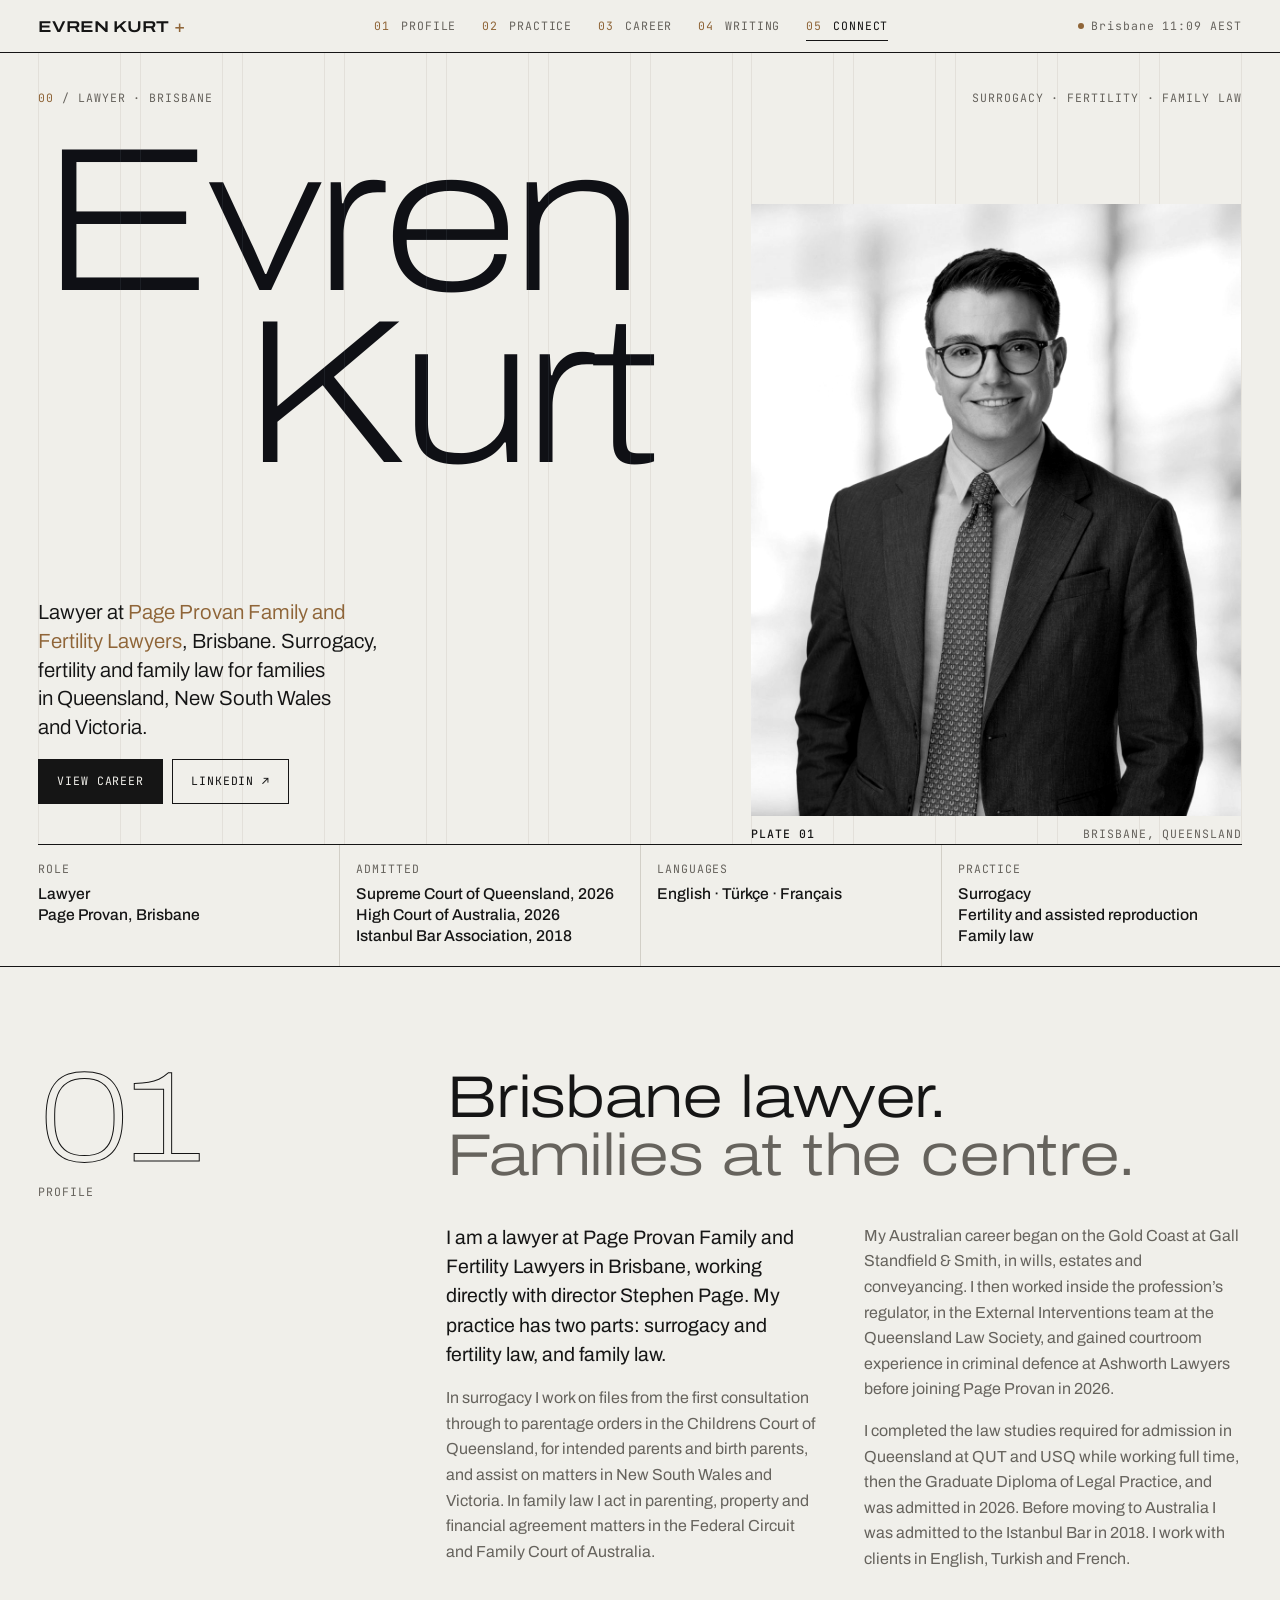
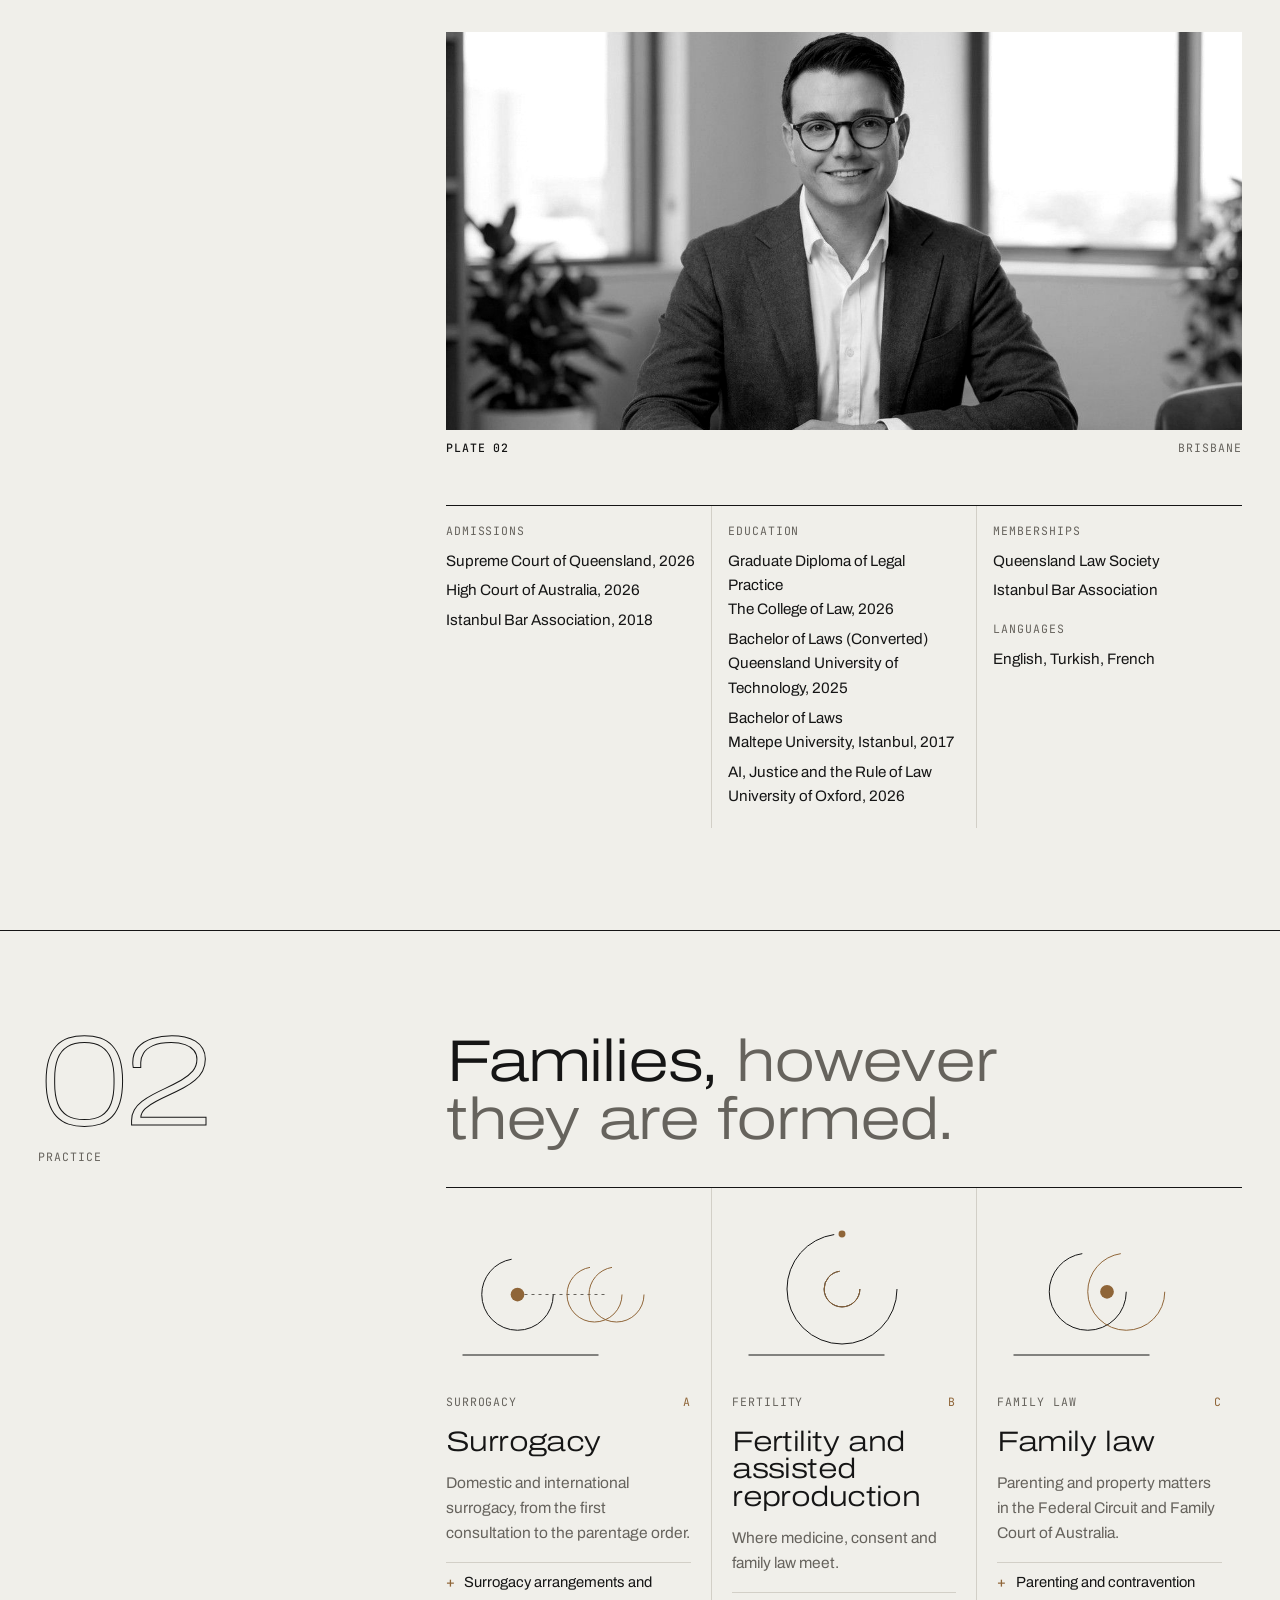
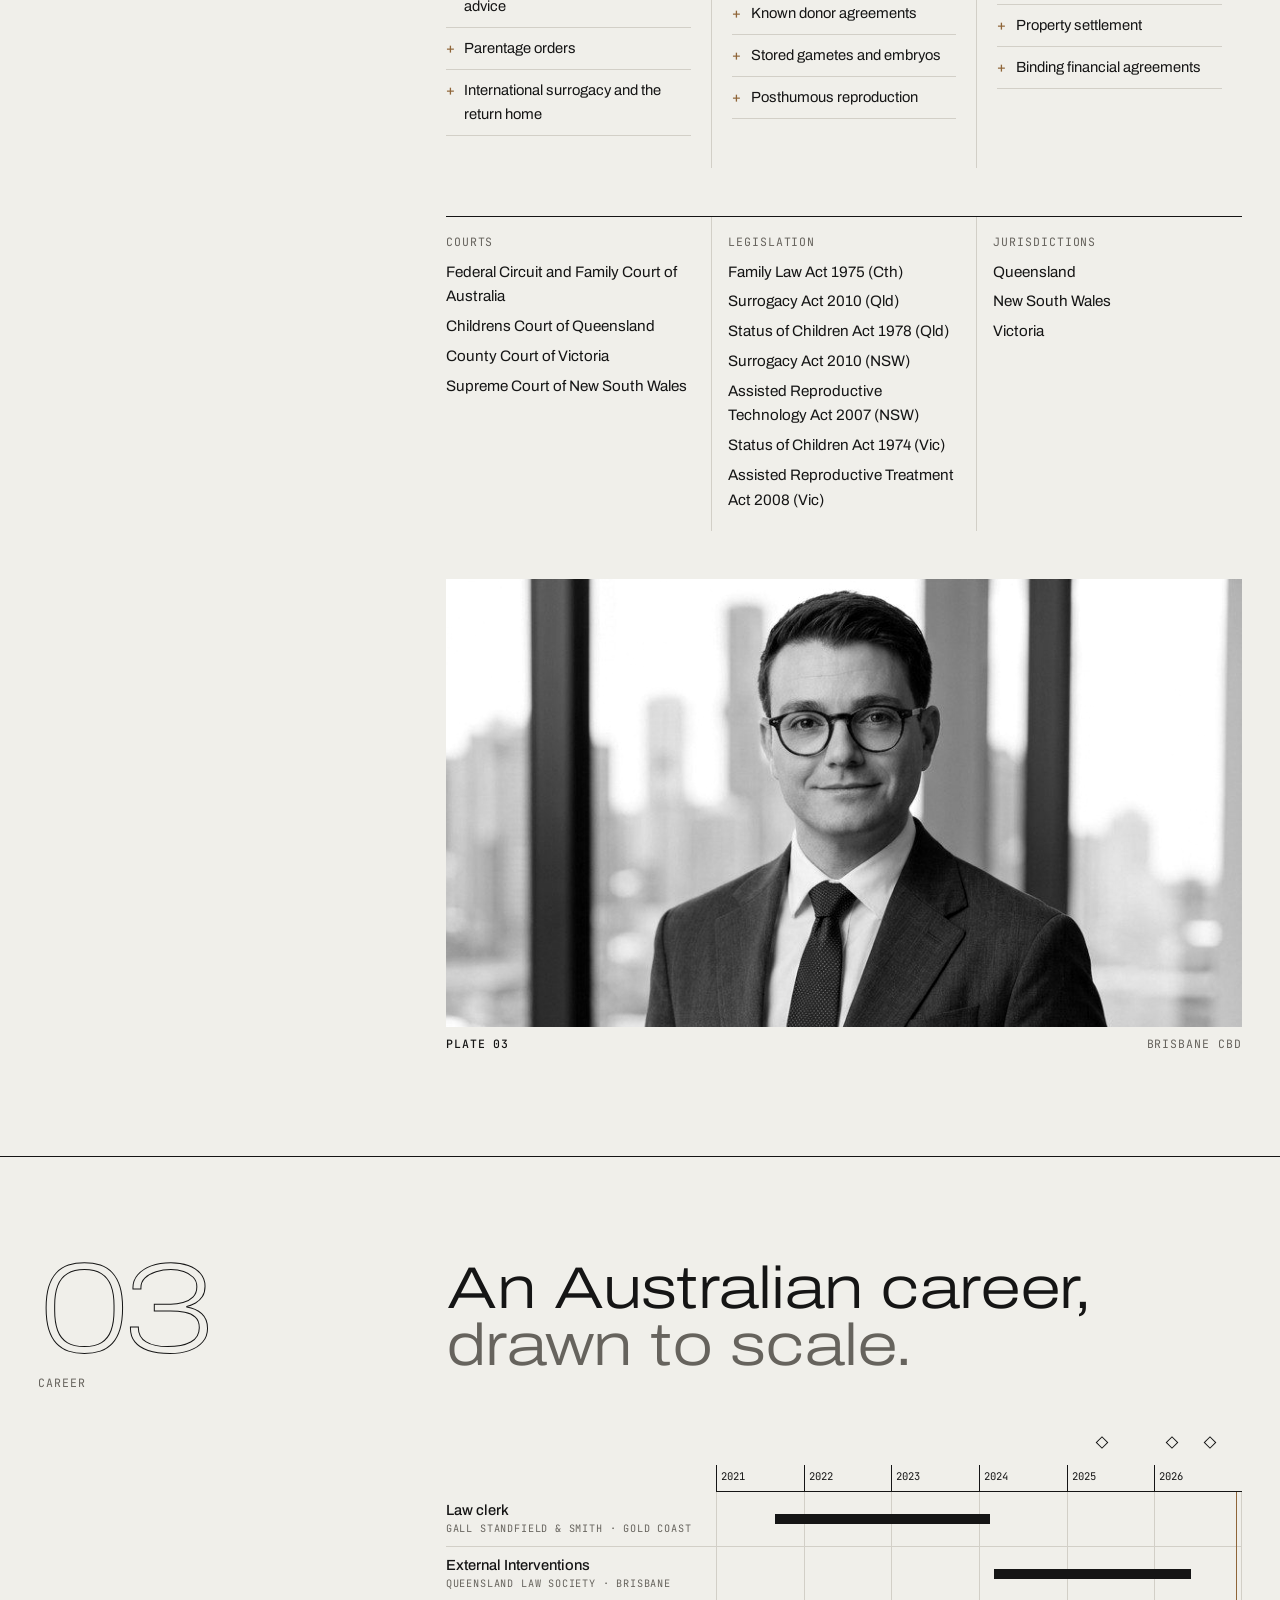
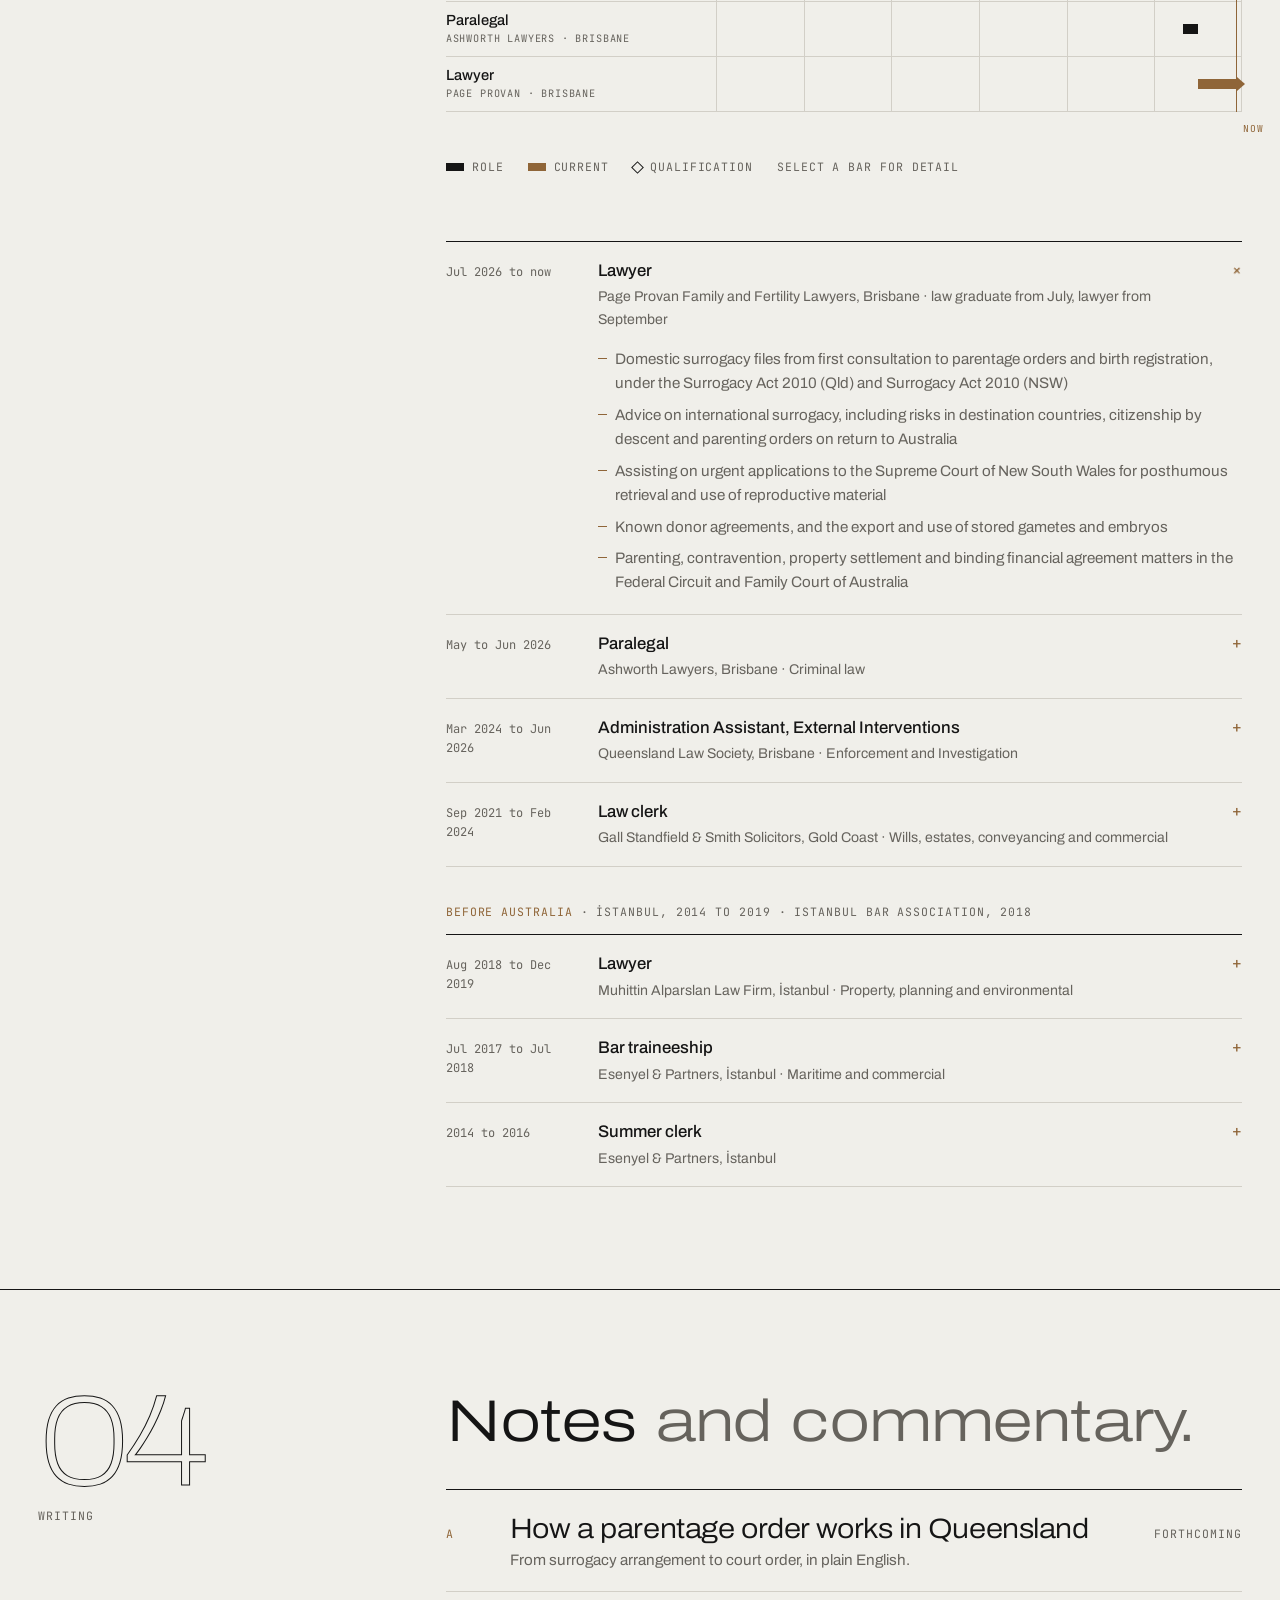
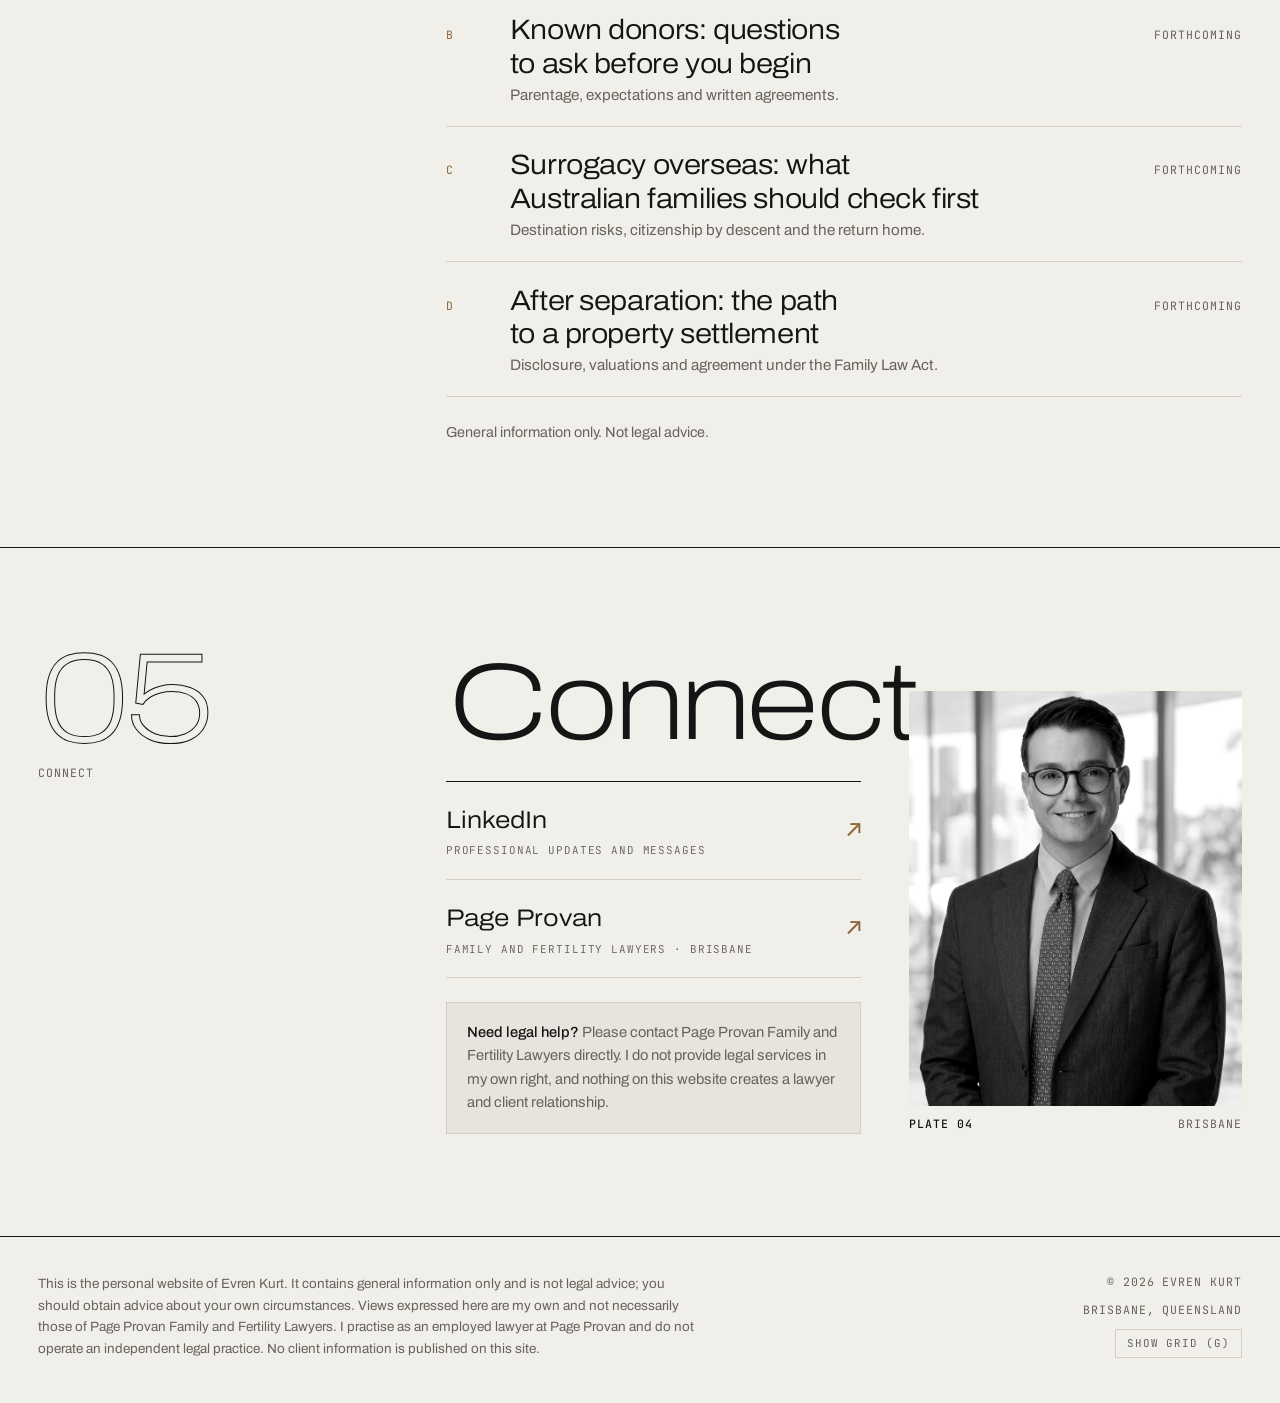
==== index.html @ efebc222 "Add files via upload" ====
<!doctype html>
<html lang="en-AU">
<head>
<meta charset="utf-8">
<meta name="viewport" content="width=device-width, initial-scale=1, viewport-fit=cover">
<title>Evren Kurt | Lawyer, Brisbane</title>
<meta name="description" content="Evren Kurt is a lawyer at Page Provan Family and Fertility Lawyers in Brisbane, working in surrogacy, fertility and family law. Admitted in Queensland in 2026.">
<meta name="author" content="Evren Kurt">
<meta name="theme-color" content="#f0efea">
<!-- If your domain is not evrenkurt.com, change it in the lines below, robots.txt and sitemap.xml -->
<link rel="canonical" href="https://evrenkurt.com/">
<meta property="og:type" content="profile">
<meta property="og:site_name" content="Evren Kurt">
<meta property="og:title" content="Evren Kurt | Lawyer, Brisbane">
<meta property="og:description" content="Surrogacy, fertility and family law at Page Provan Family and Fertility Lawyers, Brisbane.">
<meta property="og:url" content="https://evrenkurt.com/">
<meta property="og:image" content="https://evrenkurt.com/og-image.jpg">
<meta property="og:image:width" content="1200">
<meta property="og:image:height" content="630">
<meta property="og:locale" content="en_AU">
<meta name="twitter:card" content="summary_large_image">
<meta name="twitter:title" content="Evren Kurt | Lawyer, Brisbane">
<meta name="twitter:description" content="Surrogacy, fertility and family law at Page Provan, Brisbane.">
<meta name="twitter:image" content="https://evrenkurt.com/og-image.jpg">
<link rel="icon" href="favicon.svg" type="image/svg+xml">
<link rel="preconnect" href="https://fonts.googleapis.com">
<link rel="preconnect" href="https://fonts.gstatic.com" crossorigin>
<link rel="stylesheet" href="https://fonts.googleapis.com/css2?family=Archivo:wdth,wght@62..125,200..700&family=JetBrains+Mono:wght@400;500&display=swap">
<link rel="stylesheet" href="style.css">
<script type="application/ld+json">
{
  "@context": "https://schema.org",
  "@type": "Person",
  "name": "Evren Kurt",
  "alternateName": "Muhittin Evren Kurt",
  "jobTitle": "Lawyer",
  "worksFor": { "@type": "LegalService", "name": "Page Provan Family and Fertility Lawyers", "url": "https://www.pageprovan.com.au" },
  "address": { "@type": "PostalAddress", "addressLocality": "Brisbane", "addressRegion": "QLD", "addressCountry": "AU" },
  "alumniOf": [{ "@type": "CollegeOrUniversity", "name": "Maltepe University" }, { "@type": "CollegeOrUniversity", "name": "Queensland University of Technology" }, { "@type": "CollegeOrUniversity", "name": "College of Law" }],
  "knowsLanguage": ["English", "Turkish", "French"],
  "memberOf": [{ "@type": "Organization", "name": "Queensland Law Society" }, { "@type": "Organization", "name": "Istanbul Bar Association" }],
  "sameAs": ["https://www.linkedin.com/in/evrenkurt"],
  "url": "https://evrenkurt.com/"
}
</script>
</head>
<body>
<a class="skip" href="#main">Skip to content</a>

<header class="top">
  <div class="frame">
    <a class="mark" href="#top">EVREN KURT <i aria-hidden="true">+</i></a>
    <nav class="idx" aria-label="Index">
      <a href="#about"><span>01</span> Profile</a>
      <a href="#work"><span>02</span> Practice</a>
      <a href="#journey"><span>03</span> Career</a>
      <a href="#insights"><span>04</span> Writing</a>
      <a href="#connect"><span>05</span> Connect</a>
    </nav>
    <span class="clock"><span class="pulse" aria-hidden="true"></span><span id="clock">Brisbane AEST</span></span>
    <button class="menu-btn" type="button" aria-expanded="false" aria-controls="overlay">Index</button>
  </div>
</header>

<div class="overlay" id="overlay" hidden>
  <div class="row"><span class="mark">EVREN KURT <i aria-hidden="true">+</i></span><button class="menu-btn" id="overlay-close" type="button" style="display:inline-block">Close</button></div>
  <nav aria-label="Index">
    <a href="#about"><span>01</span>Profile</a>
    <a href="#work"><span>02</span>Practice</a>
    <a href="#journey"><span>03</span>Career</a>
    <a href="#insights"><span>04</span>Writing</a>
    <a href="#connect"><span>05</span>Connect</a>
  </nav>
  <span class="mono">Brisbane · 27.47° S 153.03° E</span>
</div>

<main id="main">

  <!-- 00 HERO -->
  <section class="hero" id="top" aria-labelledby="name">
    <div class="cross" aria-hidden="true"><div class="v"></div><div class="h"></div><div class="tag"></div></div>
    <div class="frame">
      <div class="gridlines" aria-hidden="true"><span></span><span></span><span></span><span></span><span></span><span></span><span></span><span></span><span></span><span></span><span></span><span></span></div>
      <div class="topline">
        <span class="mono"><span class="br">00</span> / Lawyer · Brisbane</span>
        <span class="mono">Surrogacy · Fertility · Family law</span>
      </div>
      <div class="grid stage">
        <h1 class="name" id="name" aria-label="Evren Kurt">
          <span class="ln" aria-hidden="true"><span class="ch">E</span><span class="ch">v</span><span class="ch">r</span><span class="ch">e</span><span class="ch">n</span></span>
          <span class="ln" aria-hidden="true"><span class="ch">K</span><span class="ch">u</span><span class="ch">r</span><span class="ch">t</span></span>
        </h1>
        <figure class="plate">
          <div class="img"><img src="portrait-hero.jpg" alt="Portrait of Evren Kurt, smiling, in a charcoal suit, blue shirt and patterned tie" width="1068" height="1600" fetchpriority="high"></div>
          <figcaption><span class="mono"><b>Plate 01</b></span><span class="mono">Brisbane, Queensland</span></figcaption>
        </figure>
        <div class="intro">
          <p>Lawyer at <em>Page Provan Family and Fertility Lawyers</em>, Brisbane. Surrogacy, fertility and family law for families in Queensland, New South Wales and Victoria.</p>
          <div class="cta">
            <a class="btn solid" href="#journey">View career</a>
            <a class="btn" href="https://www.linkedin.com/in/evrenkurt" target="_blank" rel="noopener">LinkedIn ↗</a>
          </div>
        </div>
        <div class="specs">
          <div><span class="mono">Role</span><b>Lawyer<br>Page Provan, Brisbane</b></div>
          <div><span class="mono">Admitted</span><b>Supreme Court of Queensland, 2026<br>High Court of Australia, 2026<br>Istanbul Bar Association, 2018</b></div>
          <div><span class="mono">Languages</span><b>English · Türkçe · Français</b></div>
          <div><span class="mono">Practice</span><b>Surrogacy<br>Fertility and assisted reproduction<br>Family law</b></div>
        </div>
      </div>
    </div>
  </section>

  <!-- 01 PROFILE -->
  <section class="blk" id="about" aria-labelledby="about-title">
    <div class="frame"><div class="grid">
      <div class="lab"><span class="num" aria-hidden="true">01</span><span class="mono">Profile</span></div>
      <div class="body">
        <h2 id="about-title" class="reveal">Brisbane lawyer. <span class="soft">Families at the centre.</span></h2>
        <div class="cols reveal">
          <p>I am a lawyer at Page Provan Family and Fertility Lawyers in Brisbane, working directly with director Stephen Page. My practice has two parts: surrogacy and fertility law, and family law.</p>
          <p>In surrogacy I work on files from the first consultation through to parentage orders in the Childrens Court of Queensland, for intended parents and birth parents, and assist on matters in New South Wales and Victoria. In family law I act in parenting, property and financial agreement matters in the Federal Circuit and Family Court of Australia.</p>
          <p>My Australian career began on the Gold Coast at Gall Standfield &amp; Smith, in wills, estates and conveyancing. I then worked inside the profession’s regulator, in the External Interventions team at the Queensland Law Society, and gained courtroom experience in criminal defence at Ashworth Lawyers before joining Page Provan in 2026.</p>
          <p>I completed the law studies required for admission in Queensland at QUT and USQ while working full time, then the Graduate Diploma of Legal Practice, and was admitted in 2026. Before moving to Australia I was admitted to the Istanbul Bar in 2018. I work with clients in English, Turkish and French.</p>
        </div>
        <figure class="plate wide parallax reveal">
          <div class="img"><img src="portrait-desk.jpg" alt="Evren Kurt seated at a desk in an office with bookshelves and plants" width="1376" height="672" loading="lazy"></div>
          <figcaption><span class="mono"><b>Plate 02</b></span><span class="mono">Brisbane</span></figcaption>
        </figure>
        <div class="facts reveal">
          <div><span class="mono">Admissions</span><ul><li>Supreme Court of Queensland, 2026</li><li>High Court of Australia, 2026</li><li>Istanbul Bar Association, 2018</li></ul></div>
          <div><span class="mono">Education</span><ul><li>Graduate Diploma of Legal Practice<br>The College of Law, 2026</li><li>Bachelor of Laws (Converted)<br>Queensland University of Technology, 2025</li><li>Bachelor of Laws<br>Maltepe University, Istanbul, 2017</li><li>AI, Justice and the Rule of Law<br>University of Oxford, 2026</li></ul></div>
          <div><span class="mono">Memberships</span><ul><li>Queensland Law Society</li><li>Istanbul Bar Association</li></ul><span class="mono" style="margin-top:.6rem">Languages</span><ul><li>English, Turkish, French</li></ul></div>
        </div>
      </div>
    </div></div>
  </section>

  <!-- 02 PRACTICE -->
  <section class="blk" id="work" aria-labelledby="work-title">
    <div class="frame"><div class="grid">
      <div class="lab"><span class="num" aria-hidden="true">02</span><span class="mono">Practice</span></div>
      <div class="body">
        <h2 id="work-title" class="reveal">Families, <span class="soft">however they are formed.</span></h2>
        <div class="areas" data-draw>
          <article class="area">
            <svg class="glyph g-sur" viewBox="0 0 160 120" aria-hidden="true" focusable="false">
              <line class="draw" x1="12" y1="104" x2="148" y2="104" pathLength="1"/>
              <line class="dash" x1="52" y1="60" x2="116" y2="60"/>
              <circle class="draw" cx="52" cy="60" r="26" pathLength="1"/>
              <circle class="draw acc" cx="108" cy="60" r="20" pathLength="1"/>
              <circle class="draw acc" cx="124" cy="60" r="20" pathLength="1"/>
              <circle class="dot kid" cx="52" cy="60" r="5"/>
            </svg>
            <div class="tag"><span class="mono">Surrogacy</span><span class="mono br">A</span></div>
            <h3>Surrogacy</h3>
            <p>Domestic and international surrogacy, from the first consultation to the parentage order.</p>
            <ul><li>Surrogacy arrangements and advice</li><li>Parentage orders</li><li>International surrogacy and the return home</li></ul>
          </article>
          <article class="area">
            <svg class="glyph g-fer" viewBox="0 0 160 120" aria-hidden="true" focusable="false">
              <line class="draw" x1="12" y1="104" x2="148" y2="104" pathLength="1"/>
              <circle class="draw" cx="80" cy="56" r="40" pathLength="1"/>
              <circle class="draw l" cx="80" cy="56" r="13" pathLength="1"/>
              <circle class="draw acc r" cx="80" cy="56" r="13" pathLength="1"/>
              <circle class="dot" cx="80" cy="16" r="2.5"/>
            </svg>
            <div class="tag"><span class="mono">Fertility</span><span class="mono br">B</span></div>
            <h3>Fertility and assisted reproduction</h3>
            <p>Where medicine, consent and family law meet.</p>
            <ul><li>Known donor agreements</li><li>Stored gametes and embryos</li><li>Posthumous reproduction</li></ul>
          </article>
          <article class="area">
            <svg class="glyph g-fam" viewBox="0 0 160 120" aria-hidden="true" focusable="false">
              <line class="draw" x1="12" y1="104" x2="148" y2="104" pathLength="1"/>
              <line class="dash tie" x1="52" y1="58" x2="108" y2="58"/>
              <circle class="draw a" cx="66" cy="58" r="28" pathLength="1"/>
              <circle class="draw acc b" cx="94" cy="58" r="28" pathLength="1"/>
              <circle class="dot" cx="80" cy="58" r="5"/>
            </svg>
            <div class="tag"><span class="mono">Family law</span><span class="mono br">C</span></div>
            <h3>Family law</h3>
            <p>Parenting and property matters in the Federal Circuit and Family Court of Australia.</p>
            <ul><li>Parenting and contravention</li><li>Property settlement</li><li>Binding financial agreements</li></ul>
          </article>
        </div>
        <div class="facts reveal">
          <div><span class="mono">Courts</span><ul><li>Federal Circuit and Family Court of Australia</li><li>Childrens Court of Queensland</li><li>County Court of Victoria</li><li>Supreme Court of New South Wales</li></ul></div>
          <div><span class="mono">Legislation</span><ul><li>Family Law Act 1975 (Cth)</li><li>Surrogacy Act 2010 (Qld)</li><li>Status of Children Act 1978 (Qld)</li><li>Surrogacy Act 2010 (NSW)</li><li>Assisted Reproductive Technology Act 2007 (NSW)</li><li>Status of Children Act 1974 (Vic)</li><li>Assisted Reproductive Treatment Act 2008 (Vic)</li></ul></div>
          <div><span class="mono">Jurisdictions</span><ul><li>Queensland</li><li>New South Wales</li><li>Victoria</li></ul></div>
        </div>
        <figure class="plate wide tall parallax reveal">
          <div class="img"><img src="portrait-boardroom.jpg" alt="Evren Kurt leaning on a boardroom table with the Brisbane skyline behind" width="928" height="1152" loading="lazy"></div>
          <figcaption><span class="mono"><b>Plate 03</b></span><span class="mono">Brisbane CBD</span></figcaption>
        </figure>
      </div>
    </div></div>
  </section>

  <!-- 03 CAREER -->
  <section class="blk" id="journey" aria-labelledby="journey-title">
    <div class="frame"><div class="grid">
      <div class="lab"><span class="num" aria-hidden="true">03</span><span class="mono">Career</span></div>
      <div class="body">
        <h2 id="journey-title" class="reveal">An Australian career, <span class="soft">drawn to scale.</span></h2>

        <div class="scale-wrap" role="region" aria-label="Australian career timeline, 2021 to 2026" tabindex="0">
          <div class="scale">
            <div class="marks">
              <span class="mk" style="--x:2025.4" tabindex="0"><i></i><span class="tip">2025 · Bachelor of Laws (Converted), QUT</span></span>
              <span class="mk right" style="--x:2026.2" tabindex="0"><i></i><span class="tip">2026 · GDLP, College of Law</span></span>
              <span class="mk right" style="--x:2026.64" tabindex="0"><i></i><span class="tip">2026 · Admitted, Supreme Court of Queensland</span></span>
            </div>
            <div class="axis" aria-hidden="true"><span>2021</span><span>2022</span><span>2023</span><span>2024</span><span>2025</span><span>2026</span></div>
            <div class="track-area" data-draw>
              <div class="lanes" aria-hidden="true"><span></span><span></span><span></span><span></span><span></span><span></span></div>
              <div class="bar-row" data-key="gss"><div class="who"><b>Law clerk</b><span class="mono">Gall Standfield &amp; Smith · Gold Coast</span></div><div class="tr"><span class="bar" style="--s:2021.67;--e:2024.12"></span></div></div>
              <div class="bar-row" data-key="qls"><div class="who"><b>External Interventions</b><span class="mono">Queensland Law Society · Brisbane</span></div><div class="tr"><span class="bar" style="--s:2024.17;--e:2026.42"></span></div></div>
              <div class="bar-row" data-key="ashworth"><div class="who"><b>Paralegal</b><span class="mono">Ashworth Lawyers · Brisbane</span></div><div class="tr"><span class="bar" style="--s:2026.33;--e:2026.5"></span></div></div>
              <div class="bar-row" data-key="pp"><div class="who"><b>Lawyer</b><span class="mono">Page Provan · Brisbane</span></div><div class="tr"><span class="bar now" style="--s:2026.5;--e:2026.8"></span></div></div>
              <div class="nowline" aria-hidden="true"><span>Now</span></div>
            </div>
          </div>
        </div>
        <div class="scale-key mono"><span><i></i>Role</span><span><i class="b"></i>Current</span><span><i class="d"></i>Qualification</span><span>Select a bar for detail</span></div>

        <div class="ledger">
          <details id="l-pp" open>
            <summary><span class="yr">Jul 2026 to now</span><b>Lawyer<small>Page Provan Family and Fertility Lawyers, Brisbane · law graduate from July, lawyer from September</small></b><span class="pm" aria-hidden="true">+</span></summary>
            <ul>
              <li>Domestic surrogacy files from first consultation to parentage orders and birth registration, under the Surrogacy Act 2010 (Qld) and Surrogacy Act 2010 (NSW)</li>
              <li>Advice on international surrogacy, including risks in destination countries, citizenship by descent and parenting orders on return to Australia</li>
              <li>Assisting on urgent applications to the Supreme Court of New South Wales for posthumous retrieval and use of reproductive material</li>
              <li>Known donor agreements, and the export and use of stored gametes and embryos</li>
              <li>Parenting, contravention, property settlement and binding financial agreement matters in the Federal Circuit and Family Court of Australia</li>
            </ul>
          </details>
          <details id="l-ashworth">
            <summary><span class="yr">May to Jun 2026</span><b>Paralegal<small>Ashworth Lawyers, Brisbane · Criminal law</small></b><span class="pm" aria-hidden="true">+</span></summary>
            <ul>
              <li>Attended court with the firm’s lawyers and counsel</li>
              <li>Written submissions on sentence, supported by tables of comparable sentencing authorities</li>
              <li>Research memoranda on state and Commonwealth offences, and practice guides on digital evidence and suppression orders</li>
            </ul>
          </details>
          <details id="l-qls">
            <summary><span class="yr">Mar 2024 to Jun 2026</span><b>Administration Assistant, External Interventions<small>Queensland Law Society, Brisbane · Enforcement and Investigation</small></b><span class="pm" aria-hidden="true">+</span></summary>
            <ul>
              <li>Supported the team exercising the Society’s regulatory powers under the Legal Profession Act 2007 (Qld)</li>
              <li>Worked on external interventions into law practices and on trust account investigations</li>
              <li>Managed the team’s central inbox, triaging enquiries from practitioners, former clients and the public</li>
              <li>Supervised the safe custody of wills, deeds and client documents</li>
            </ul>
          </details>
          <details id="l-gss">
            <summary><span class="yr">Sep 2021 to Feb 2024</span><b>Law clerk<small>Gall Standfield &amp; Smith Solicitors, Gold Coast · Wills, estates, conveyancing and commercial</small></b><span class="pm" aria-hidden="true">+</span></summary>
            <ul>
              <li>Wills, enduring powers of attorney and applications for grants of probate in the Supreme Court of Queensland</li>
              <li>Residential and commercial conveyancing from contract to electronic settlement through PEXA</li>
              <li>More than 200 files managed through their full lifecycle</li>
            </ul>
          </details>
          <p class="ledger-sub mono"><span class="br">Before Australia</span> · İstanbul, 2014 to 2019 · Istanbul Bar Association, 2018</p>
          <details id="l-alparslan">
            <summary><span class="yr">Aug 2018 to Dec 2019</span><b>Lawyer<small>Muhittin Alparslan Law Firm, İstanbul · Property, planning and environmental</small></b><span class="pm" aria-hidden="true">+</span></summary>
            <ul>
              <li>Court proceedings concerning property resumptions and valuation objections</li>
              <li>Titles, planning approvals and land access for development and mining projects, including municipal hearings</li>
              <li>Environmental enforcement matters, including the successful defence of two environmental prosecutions</li>
            </ul>
          </details>
          <details id="l-trainee">
            <summary><span class="yr">Jul 2017 to Jul 2018</span><b>Bar traineeship<small>Esenyel &amp; Partners, İstanbul · Maritime and commercial</small></b><span class="pm" aria-hidden="true">+</span></summary>
            <ul>
              <li>Statutory one year traineeship, with court attendance in İstanbul and supervised practice</li>
              <li>Supported charter party, cargo, marine insurance and vessel arrest litigation</li>
              <li>Vessel sale and purchase agreements for shipowners and insurers</li>
            </ul>
          </details>
          <details id="l-esenyel">
            <summary><span class="yr">2014 to 2016</span><b>Summer clerk<small>Esenyel &amp; Partners, İstanbul</small></b><span class="pm" aria-hidden="true">+</span></summary>
            <ul><li>First experience of legal practice, in maritime and commercial law</li></ul>
          </details>
        </div>
      </div>
    </div></div>
  </section>

  <!-- 04 WRITING -->
  <section class="blk" id="insights" aria-labelledby="insights-title">
    <div class="frame"><div class="grid">
      <div class="lab"><span class="num" aria-hidden="true">04</span><span class="mono">Writing</span></div>
      <div class="body">
        <h2 id="insights-title" class="reveal">Notes <span class="soft">and commentary.</span></h2>
        <!-- To publish an article, create a page such as insights/parentage-orders.html,
             point the row's href at it and replace "Forthcoming" with the date. -->
        <div class="posts">
          <a class="post" href="#insights"><span class="mono br">A</span><h3>How a parentage order works in Queensland<small>From surrogacy arrangement to court order, in plain English.</small></h3><span class="mono">Forthcoming</span></a>
          <a class="post" href="#insights"><span class="mono br">B</span><h3>Known donors: questions to ask before you begin<small>Parentage, expectations and written agreements.</small></h3><span class="mono">Forthcoming</span></a>
          <a class="post" href="#insights"><span class="mono br">C</span><h3>Surrogacy overseas: what Australian families should check first<small>Destination risks, citizenship by descent and the return home.</small></h3><span class="mono">Forthcoming</span></a>
          <a class="post" href="#insights"><span class="mono br">D</span><h3>After separation: the path to a property settlement<small>Disclosure, valuations and agreement under the Family Law Act.</small></h3><span class="mono">Forthcoming</span></a>
        </div>
        <p class="note">General information only. Not legal advice.</p>
      </div>
    </div></div>
  </section>

  <!-- 05 CONNECT -->
  <section class="blk connect" id="connect" aria-labelledby="connect-title">
    <div class="frame"><div class="grid">
      <div class="lab"><span class="num" aria-hidden="true">05</span><span class="mono">Connect</span></div>
      <div class="body">
        <div class="connect-grid">
          <div>
            <h2 id="connect-title" class="reveal">Connect.</h2>
            <div class="links">
              <a href="https://www.linkedin.com/in/evrenkurt" target="_blank" rel="noopener"><span>LinkedIn<small>Professional updates and messages</small></span><span class="arr" aria-hidden="true">↗</span></a>
              <a href="https://www.pageprovan.com.au" target="_blank" rel="noopener"><span>Page Provan<small>Family and Fertility Lawyers · Brisbane</small></span><span class="arr" aria-hidden="true">↗</span></a>
            </div>
            <p class="legal"><b>Need legal help?</b> Please contact Page Provan Family and Fertility Lawyers directly. I do not provide legal services in my own right, and nothing on this website creates a lawyer and client relationship.</p>
          </div>
          <figure class="plate parallax">
            <div class="img"><img src="portrait-skyline.jpg" alt="Evren Kurt standing in front of the Brisbane skyline" width="843" height="1264" loading="lazy"></div>
            <figcaption><span class="mono"><b>Plate 04</b></span><span class="mono">Brisbane</span></figcaption>
          </figure>
        </div>
      </div>
    </div></div>
  </section>
</main>

<footer>
  <div class="frame"><div class="grid">
    <p class="disc">This is the personal website of Evren Kurt. It contains general information only and is not legal advice; you should obtain advice about your own circumstances. Views expressed here are my own and not necessarily those of Page Provan Family and Fertility Lawyers. I practise as an employed lawyer at Page Provan and do not operate an independent legal practice. No client information is published on this site.</p>
    <div class="side">
      <span class="mono">© <span id="year">2026</span> Evren Kurt</span>
      <span class="mono">Brisbane, Queensland</span>
      <button class="gridbtn" type="button" aria-pressed="false">Show grid (G)</button>
    </div>
  </div></div>
</footer>

<div class="grid-overlay" aria-hidden="true"><div class="frame"><div class="grid"><span></span><span></span><span></span><span></span><span></span><span></span><span></span><span></span><span></span><span></span><span></span><span></span></div></div></div>

<script src="main.js" defer></script>
</body>
</html>
---- style.css ----
/* ATELIER
   Layout: a visible 12 column drafting grid. Every element snaps to it.
   Monochrome ink on drafting paper; one bronze accent used only for
   measurement (coordinates, dates, the career scale). Photographs are
   printed as monochrome plates and come into colour when engaged. */
:root {
  --paper: #f0efea;
  --ink: #151515;
  --mid: #66635d;
  --line: #d2cfc7;
  --soft: #e6e4dd;
  --bronze: #8f6538;
  --bronze-wash: rgba(143, 101, 56, 0.08);

  --display: "Archivo", "Helvetica Neue", Arial, sans-serif;
  --mono: "JetBrains Mono", ui-monospace, "SFMono-Regular", Menlo, monospace;

  --g: clamp(1rem, 3vw, 2.5rem);
  --gap: clamp(0.75rem, 1.5vw, 1.5rem);
  --ease: cubic-bezier(0.2, 0.8, 0.1, 1);
  color-scheme: light;
}
@media (prefers-color-scheme: dark) {
  :root:not([data-theme="light"]) {
    --paper: #121212; --ink: #ecebe6; --mid: #9b978f; --line: #2e2d2a; --soft: #1b1b1a;
    --bronze: #c99a65; --bronze-wash: rgba(201, 154, 101, 0.1);
    color-scheme: dark;
  }
}
:root[data-theme="dark"] {
  --paper: #121212; --ink: #ecebe6; --mid: #9b978f; --line: #2e2d2a; --soft: #1b1b1a;
  --bronze: #c99a65; --bronze-wash: rgba(201, 154, 101, 0.1);
  color-scheme: dark;
}

*, *::before, *::after { box-sizing: border-box; }
html { scroll-behavior: smooth; scroll-padding-top: 4.5rem; }
body {
  margin: 0;
  background: var(--paper);
  color: var(--ink);
  font-family: var(--display);
  font-variation-settings: "wdth" 100;
  font-size: 1rem;
  line-height: 1.6;
  -webkit-font-smoothing: antialiased;
  overflow-x: hidden;
}
img { max-width: 100%; display: block; }
a { color: inherit; }
::selection { background: var(--ink); color: var(--paper); }
:focus-visible { outline: 1px solid var(--bronze); outline-offset: 3px; }
h1, h2, h3 { margin: 0; font-weight: 300; font-stretch: 125%; font-variation-settings: "wdth" 125; letter-spacing: -0.02em; line-height: 0.98; text-wrap: balance; }
p { margin: 0; text-wrap: pretty; }

.frame { max-width: 1360px; margin-inline: auto; padding-inline: var(--g); position: relative; }
.grid { display: grid; grid-template-columns: repeat(12, minmax(0, 1fr)); column-gap: var(--gap); }
.mono { font-family: var(--mono); font-size: 0.72rem; letter-spacing: 0.08em; text-transform: uppercase; color: var(--mid); }
.mono b { color: var(--ink); font-weight: 500; }
.br { color: var(--bronze); }
.skip { position: absolute; left: -999px; top: 0; z-index: 60; background: var(--ink); color: var(--paper); padding: 0.6rem 1rem; }
.skip:focus { left: 1rem; top: 1rem; }

/* ---------- header ---------- */
.top {
  position: sticky; top: env(safe-area-inset-top, 0px); z-index: 30;
  background: var(--paper);
  border-bottom: 1px solid var(--ink);
}
.top .frame { display: flex; justify-content: space-between; align-items: center; gap: 1rem; padding-block: 0.85rem; }
.mark { font-weight: 600; font-variation-settings: "wdth" 125; letter-spacing: -0.01em; text-decoration: none; font-size: 0.98rem; white-space: nowrap; }
.mark i { font-style: normal; color: var(--bronze); display: inline-block; transition: transform 0.5s var(--ease); }
.mark:hover i { transform: rotate(90deg); }
.idx { display: flex; gap: clamp(0.9rem, 2vw, 2rem); }
.idx a { text-decoration: none; font-family: var(--mono); font-size: 0.72rem; letter-spacing: 0.08em; text-transform: uppercase; color: var(--mid); position: relative; padding-block: 0.2rem; }
.idx a span { color: var(--bronze); margin-right: 0.2rem; }
.idx a::after { content: ""; position: absolute; left: 0; right: 100%; bottom: -0.15rem; height: 1px; background: var(--ink); transition: right 0.4s var(--ease); }
.idx a:hover, .idx a[aria-current="true"] { color: var(--ink); }
.idx a:hover::after, .idx a[aria-current="true"]::after { right: 0; }
.clock { font-family: var(--mono); font-size: 0.72rem; letter-spacing: 0.08em; color: var(--mid); white-space: nowrap; font-variant-numeric: tabular-nums; }
.clock .pulse { display: inline-block; width: 6px; height: 6px; border-radius: 50%; background: var(--bronze); margin-right: 0.45rem; vertical-align: 1px; animation: pulse 2s ease-in-out infinite; }
@keyframes pulse { 50% { opacity: 0.25; } }
.menu-btn { display: none; background: none; border: 1px solid var(--ink); color: var(--ink); font-family: var(--mono); font-size: 0.7rem; letter-spacing: 0.1em; text-transform: uppercase; padding: 0.45rem 0.8rem; cursor: pointer; }
@media (max-width: 900px) { .clock { display: none; } }
@media (max-width: 760px) {
  .idx { display: none; }
  .menu-btn { display: inline-block; }
}

/* mobile index overlay */
.overlay {
  position: fixed; inset: 0; z-index: 40; background: var(--paper);
  padding: calc(env(safe-area-inset-top, 0px) + 1rem) var(--g) 2rem;
  display: grid; grid-template-rows: auto 1fr auto; gap: 2rem;
}
.overlay[hidden] { display: none !important; }
.overlay .row { display: flex; justify-content: space-between; align-items: center; border-bottom: 1px solid var(--ink); padding-bottom: 0.85rem; }
.overlay nav { display: grid; align-content: center; }
.overlay nav a { display: flex; align-items: baseline; gap: 1rem; text-decoration: none; padding-block: 0.6rem; border-bottom: 1px solid var(--line); font-size: clamp(2rem, 9vw, 3rem); font-weight: 200; font-variation-settings: "wdth" 125; letter-spacing: -0.03em; }
.overlay nav a span { font-family: var(--mono); font-size: 0.75rem; letter-spacing: 0.08em; color: var(--bronze); }
.overlay:not([hidden]) nav a { animation: slideIn 0.6s var(--ease) both; }
.overlay nav a:nth-child(2) { animation-delay: 0.04s; }
.overlay nav a:nth-child(3) { animation-delay: 0.08s; }
.overlay nav a:nth-child(4) { animation-delay: 0.12s; }
.overlay nav a:nth-child(5) { animation-delay: 0.16s; }
@keyframes slideIn { from { transform: translateX(-12%); opacity: 0.2; } }

/* ---------- drafting grid lines ---------- */
.gridlines { position: absolute; inset: 0 var(--g); display: grid; grid-template-columns: repeat(12, minmax(0, 1fr)); column-gap: var(--gap); pointer-events: none; z-index: 0; }
.gridlines span { border-left: 1px solid var(--line); border-right: 1px solid var(--line); opacity: 0.45; transform-origin: top; animation: drawY 1.1s var(--ease) both; }
.gridlines span:nth-child(2n) { animation-delay: 0.05s; }
.gridlines span:nth-child(3n) { animation-delay: 0.1s; }
.gridlines span:nth-child(4n) { animation-delay: 0.15s; }
@keyframes drawY { from { transform: scaleY(0); } }
body.show-grid .grid-overlay { opacity: 1; }
.grid-overlay { position: fixed; inset: 0; z-index: 50; pointer-events: none; opacity: 0; transition: opacity 0.3s; }
.grid-overlay .frame { height: 100%; }
.grid-overlay .grid { height: 100%; }
.grid-overlay .grid span { background: var(--bronze-wash); border-inline: 1px solid color-mix(in srgb, var(--bronze) 35%, transparent); }

/* ---------- hero ---------- */
.hero { position: relative; border-bottom: 1px solid var(--ink); overflow: hidden; }
.hero .frame { padding-block: clamp(1.25rem, 3vw, 2.25rem) 0; }
.hero .topline { position: relative; z-index: 2; display: flex; justify-content: space-between; gap: 1rem; flex-wrap: wrap; padding-bottom: clamp(1rem, 3vw, 2rem); }
.stage { position: relative; row-gap: 0; align-items: start; }
.name { grid-column: 1 / -1; grid-row: 1; position: relative; z-index: 3; margin: 0; font-size: clamp(3.6rem, 16vw, 15rem); font-weight: 200; line-height: 0.8; letter-spacing: -0.05em; font-variation-settings: "wdth" 125; color: #fff; mix-blend-mode: difference; pointer-events: none; }
.name .ln { display: block; overflow: hidden; padding-bottom: 0.04em; }
.name .ln + .ln { padding-left: 16.66%; }
.name .ch { display: inline-block; animation: rise 1.1s var(--ease) both; }
.name .ln:first-child .ch:nth-child(1) { animation-delay: 0.15s; }
.name .ln:first-child .ch:nth-child(2) { animation-delay: 0.2s; }
.name .ln:first-child .ch:nth-child(3) { animation-delay: 0.25s; }
.name .ln:first-child .ch:nth-child(4) { animation-delay: 0.3s; }
.name .ln:first-child .ch:nth-child(5) { animation-delay: 0.35s; }
.name .ln:last-child .ch:nth-child(1) { animation-delay: 0.42s; }
.name .ln:last-child .ch:nth-child(2) { animation-delay: 0.47s; }
.name .ln:last-child .ch:nth-child(3) { animation-delay: 0.52s; }
.name .ln:last-child .ch:nth-child(4) { animation-delay: 0.57s; }
@keyframes rise { from { transform: translateY(105%); } }

.plate { margin: 0; position: relative; }
.plate .img { position: relative; overflow: hidden; background: var(--soft); aspect-ratio: 4 / 5; max-width: 100%; }
.plate img { width: 100%; height: 100%; object-fit: cover; filter: grayscale(1) contrast(1.04); transition: filter 0.9s var(--ease), transform 1.4s var(--ease); }
.plate:hover img, .plate:focus-within img { filter: grayscale(0) contrast(1); }
.plate figcaption { display: flex; justify-content: space-between; gap: 1rem; padding-top: 0.55rem; }
@media (hover: none) { .plate img { filter: grayscale(0.15); } }
.hero .plate { grid-column: 8 / 13; grid-row: 1 / span 2; margin-top: clamp(2rem, 5vw, 4.5rem); }
.hero .plate .img { animation: shutter 1.4s 0.35s var(--ease) both; }
.hero .plate img { object-position: 50% 12%; animation: settle 2s 0.35s var(--ease) both; }
@keyframes shutter { from { clip-path: inset(100% 0 0 0); } to { clip-path: inset(0 0 0 0); } }
@keyframes settle { from { transform: scale(1.18); } }

.intro { grid-column: 1 / 7; grid-row: 2; align-self: end; display: grid; gap: 1.1rem; padding-block: 2rem 2.5rem; animation: fadeUp 0.9s 0.9s var(--ease) both; }
.intro p { font-size: clamp(1.15rem, 1.6vw, 1.45rem); line-height: 1.4; max-width: 30ch; font-weight: 350; }
.intro p em { font-style: normal; color: var(--bronze); }
.cta { display: flex; flex-wrap: wrap; gap: 0.6rem; }
.btn { display: inline-flex; align-items: center; gap: 0.6rem; padding: 0.75rem 1.1rem; border: 1px solid var(--ink); text-decoration: none; font-family: var(--mono); font-size: 0.72rem; letter-spacing: 0.08em; text-transform: uppercase; position: relative; overflow: hidden; isolation: isolate; transition: color 0.4s var(--ease); }
.btn::before { content: ""; position: absolute; inset: 0; background: var(--ink); transform: scaleY(0); transform-origin: bottom; transition: transform 0.45s var(--ease); z-index: -1; }
.btn:hover { color: var(--paper); }
.btn:hover::before { transform: scaleY(1); }
.btn.solid { background: var(--ink); color: var(--paper); }
.btn.solid::before { background: var(--bronze); }
@keyframes fadeUp { from { opacity: 0; transform: translateY(16px); } }

.specs { grid-column: 1 / -1; grid-row: 3; display: grid; grid-template-columns: repeat(4, minmax(0, 1fr)); border-top: 1px solid var(--ink); position: relative; z-index: 2; background: var(--paper); animation: fadeUp 0.9s 1.1s var(--ease) both; }
.specs > div { padding: 0.95rem 1rem 1.2rem 0; display: grid; gap: 0.3rem; align-content: start; min-width: 0; }
.specs > div + div { border-left: 1px solid var(--line); padding-left: 1rem; }
.specs b { font-weight: 500; font-size: 0.98rem; line-height: 1.35; }
.specs .coord { white-space: nowrap; font-family: var(--mono); font-weight: 500; font-size: clamp(0.74rem, 2.4vw, 0.92rem); font-variant-numeric: tabular-nums; letter-spacing: 0; }

/* CAD crosshair: maps the pointer onto the route from Istanbul to Brisbane */
.cross { position: absolute; inset: 0; z-index: 4; pointer-events: none; opacity: 0; transition: opacity 0.3s; }
.hero.cursor-on .cross { opacity: 1; }
.cross .v, .cross .h { position: absolute; background: var(--bronze); opacity: 0.55; }
.cross .v { top: 0; bottom: 0; width: 1px; left: 0; }
.cross .h { left: 0; right: 0; height: 1px; top: 0; }
.cross .tag { position: absolute; left: 0; top: 0; font-family: var(--mono); font-size: 0.68rem; letter-spacing: 0.04em; background: var(--ink); color: var(--paper); padding: 0.3rem 0.5rem; white-space: nowrap; font-variant-numeric: tabular-nums; }
@media (hover: none), (pointer: coarse) { .cross { display: none; } }

@media (max-width: 860px) {
  .name { font-size: clamp(3.6rem, 22vw, 9rem); color: var(--ink); mix-blend-mode: normal; }
  .hero .plate { grid-column: 1 / -1; grid-row: 2; margin-top: 1.25rem; }
  .intro { grid-column: 1 / -1; grid-row: 3; padding-block: 1.75rem; }
  .specs { grid-row: 4; grid-template-columns: 1fr 1fr; }
  .specs > div:nth-child(3) { border-left: 0; padding-left: 0; }
  .specs > div:nth-child(n + 3) { border-top: 1px solid var(--line); }
}

/* ---------- sections ---------- */
.blk { position: relative; border-bottom: 1px solid var(--ink); padding-block: clamp(3.5rem, 8vw, 7rem); }
.blk .lab { grid-column: 1 / 4; align-self: start; position: sticky; top: 5.5rem; display: grid; gap: 0.9rem; }
.num {
  font-stretch: 125%;
  font-size: clamp(4.5rem, 10vw, 9rem); font-weight: 200; line-height: 0.78; letter-spacing: -0.06em; font-variation-settings: "wdth" 125;
  color: transparent; -webkit-text-stroke: 1px var(--ink);
  background: linear-gradient(var(--ink), var(--ink)) no-repeat left bottom / 100% var(--fill, 0%);
  -webkit-background-clip: text; background-clip: text;
  width: fit-content;
}
.blk .body { grid-column: 5 / 13; min-width: 0; }
.blk h2 { font-size: clamp(2rem, 4.6vw, 4rem); margin-bottom: clamp(1.5rem, 3vw, 2.5rem); }
.blk h2 .soft { color: var(--mid); }
@media (max-width: 860px) {
  .blk .lab, .blk .body { grid-column: 1 / -1; }
  .blk .lab { position: static; margin-bottom: 1.75rem; grid-auto-flow: column; justify-content: start; align-items: end; gap: 1rem; }
}

/* scroll-linked reveals, from a visible resting state */
@supports (animation-timeline: view()) {
  @media (prefers-reduced-motion: no-preference) {
    .reveal { animation: lift linear both; animation-timeline: view(); animation-range: entry 0% entry 55%; }
    @keyframes lift { from { opacity: 0.3; transform: translateY(28px); } }
    .parallax img { animation: drift linear both; animation-timeline: view(); scale: 1.12; }
    @keyframes drift { from { translate: 0 -5%; } to { translate: 0 5%; } }
  }
}

/* ---------- 01 about ---------- */
.cols { columns: 2 20rem; column-gap: 2.5rem; color: var(--mid); }
.cols p { margin-bottom: 1rem; break-inside: avoid; }
.cols p:first-child { color: var(--ink); font-size: 1.22rem; line-height: 1.5; }
.wide { margin-top: clamp(2rem, 4vw, 3rem); }
.wide .img { aspect-ratio: 2 / 1; }
.wide img { object-position: 50% 30%; }
.wide.tall .img { aspect-ratio: 16 / 9; }
.wide.tall img { object-position: 50% 8%; }
.facts { margin-top: clamp(2rem, 4vw, 3rem); display: grid; grid-template-columns: repeat(3, minmax(0, 1fr)); border-top: 1px solid var(--ink); }
.facts > div { padding: 1rem 1rem 1.2rem 0; display: grid; gap: 0.5rem; align-content: start; }
.facts > div + div { border-left: 1px solid var(--line); padding-left: 1rem; }
.facts ul { list-style: none; margin: 0; padding: 0; display: grid; gap: 0.35rem; font-size: 0.95rem; }
@media (max-width: 680px) {
  .facts { grid-template-columns: 1fr; }
  .facts > div + div { border-left: 0; padding-left: 0; border-top: 1px solid var(--line); }
}

/* ---------- 02 areas, with line drawings ---------- */
.areas { display: grid; grid-template-columns: repeat(3, minmax(0, 1fr)); border-top: 1px solid var(--ink); }
.area { padding: 1.5rem 1.25rem 2rem 0; display: grid; gap: 1rem; align-content: start; min-width: 0; position: relative; }
.area + .area { border-left: 1px solid var(--line); padding-left: 1.25rem; }
.area::after { content: ""; position: absolute; left: 0; right: 0; top: -1px; height: 2px; background: var(--bronze); transform: scaleX(0); transform-origin: left; transition: transform 0.6s var(--ease); }
.area:hover::after { transform: scaleX(1); }
.glyph { width: 100%; max-width: 220px; height: auto; aspect-ratio: 4 / 3; overflow: visible; }
.glyph * { fill: none; stroke: var(--ink); stroke-width: 1; vector-effect: non-scaling-stroke; transition: transform 0.9s var(--ease), stroke 0.4s; transform-box: fill-box; transform-origin: center; }
.glyph .acc { stroke: var(--bronze); }
.glyph .dot { fill: var(--bronze); stroke: none; }
.glyph .dash { stroke-dasharray: 3 4; stroke: var(--mid); }
.glyph .draw { stroke-dasharray: 1; stroke-dashoffset: 0; }
[data-draw].armed .draw { stroke-dashoffset: 1; }
[data-draw].armed.drawn .draw { stroke-dashoffset: 0; transition: stroke-dashoffset 1.6s var(--ease), transform 0.9s var(--ease); }
/* family law: a household that separates, the child held between */
.area:hover .g-fam .a { transform: translateX(-14px); }
.area:hover .g-fam .b { transform: translateX(14px); }
.g-fam .tie { opacity: 0; transition: opacity 0.5s 0.2s; }
.area:hover .g-fam .tie { opacity: 1; }
/* surrogacy: parentage passes from birth parent to intended parents */
.g-sur .kid { transition: transform 1.2s var(--ease); }
.area:hover .g-sur .kid { transform: translateX(64px); }
/* fertility: one cell becomes two */
.area:hover .g-fer .l { transform: translateX(-11px); }
.area:hover .g-fer .r { transform: translateX(11px); }
.area .tag { display: flex; justify-content: space-between; gap: 1rem; }
.area h3 { font-size: clamp(1.45rem, 2.2vw, 1.85rem); }
.area p { color: var(--mid); font-size: 0.97rem; }
.area ul { margin: 0; padding: 0; list-style: none; border-top: 1px solid var(--line); }
.area li { padding: 0.55rem 0; border-bottom: 1px solid var(--line); font-size: 0.92rem; display: flex; gap: 0.6rem; }
.area li::before { content: "+"; font-family: var(--mono); color: var(--bronze); }
.note { margin-top: 1.5rem; color: var(--mid); font-size: 0.9rem; max-width: 70ch; }
@media (max-width: 900px) {
  .areas { grid-template-columns: 1fr; }
  .area + .area { border-left: 0; padding-left: 0; border-top: 1px solid var(--line); }
  .glyph { max-width: 180px; }
}

/* ---------- 03 career scale ---------- */
.scale-wrap { overflow-x: auto; margin-inline: calc(var(--g) * -1); padding-inline: var(--g); scrollbar-width: thin; }
.scale { --y0: 2021; --span: 6; min-width: 720px; position: relative; padding-top: 3.25rem; padding-bottom: 1.9rem; }
.axis { display: grid; grid-template-columns: repeat(6, minmax(0, 1fr)); border-bottom: 1px solid var(--ink); margin-left: 34%; }
.axis span { font-family: var(--mono); font-size: 0.66rem; color: var(--mid); padding: 0 0 0.4rem 0.25rem; border-left: 1px solid var(--ink); height: 1.6rem; display: flex; align-items: end; font-variant-numeric: tabular-nums; }
.axis span { color: var(--ink); }
.track-area { position: relative; }
.lanes { position: absolute; top: 0; bottom: 0; left: 34%; right: 0; pointer-events: none; display: grid; grid-template-columns: repeat(6, minmax(0, 1fr)); }
.lanes span { border-left: 1px solid var(--line); }
.lanes span:last-child { border-right: 1px solid var(--line); }
.bar-row { display: grid; grid-template-columns: 34% 1fr; align-items: center; border-bottom: 1px solid var(--line); min-height: 3.1rem; position: relative; cursor: default; transition: background 0.3s; }
.bar-row:hover, .bar-row.hl { background: var(--bronze-wash); }
.bar-row .who { padding: 0.55rem 1rem 0.55rem 0; display: grid; gap: 0.1rem; min-width: 0; }
.bar-row .who b { font-weight: 500; font-size: 0.92rem; line-height: 1.25; }
.bar-row .who .mono { font-size: 0.64rem; }
.bar-row .tr { position: relative; height: 100%; }
.bar { position: absolute; top: 50%; height: 10px; margin-top: -5px; left: calc((var(--s) - var(--y0)) / var(--span) * 100%); width: calc((var(--e) - var(--s)) / var(--span) * 100%); min-width: 6px; background: var(--ink); transform-origin: left; transition: transform 1.2s var(--ease); }
.bar.now { background: var(--bronze); }
.bar.now::after { content: ""; position: absolute; right: -9px; top: -2px; border: 7px solid transparent; border-left: 8px solid var(--bronze); border-right: 0; }
.bar .tick { position: absolute; top: -6px; bottom: -6px; width: 1px; background: var(--paper); left: var(--t); }
[data-draw].armed .bar { transform: scaleX(0); }
[data-draw].armed.drawn .bar { transform: scaleX(1); }
[data-draw].armed.drawn .bar-row:nth-child(2) .bar { transition-delay: 0.08s; }
[data-draw].armed.drawn .bar-row:nth-child(3) .bar { transition-delay: 0.16s; }
[data-draw].armed.drawn .bar-row:nth-child(4) .bar { transition-delay: 0.24s; }
[data-draw].armed.drawn .bar-row:nth-child(5) .bar { transition-delay: 0.32s; }
[data-draw].armed.drawn .bar-row:nth-child(6) .bar { transition-delay: 0.4s; }
[data-draw].armed.drawn .bar-row:nth-child(7) .bar { transition-delay: 0.48s; }
.marks { position: absolute; top: 1.55rem; left: 34%; right: 0; height: 1.5rem; }
.mk { position: absolute; left: calc((var(--x) - 2021) / 6 * 100%); top: 0; transform: translateX(-50%); display: grid; justify-items: center; gap: 0.15rem; }
.mk i { width: 9px; height: 9px; background: var(--paper); border: 1px solid var(--ink); transform: rotate(45deg); transition: background 0.3s; }
.mk:hover i, .mk:focus-visible i { background: var(--bronze); border-color: var(--bronze); }
.mk .tip { position: absolute; bottom: calc(100% + 0.35rem); white-space: nowrap; font-family: var(--mono); font-size: 0.64rem; letter-spacing: 0.04em; background: var(--ink); color: var(--paper); padding: 0.3rem 0.5rem; opacity: 0; transform: translateY(4px); transition: opacity 0.25s, transform 0.25s; pointer-events: none; }
.mk:hover .tip, .mk:focus-visible .tip { opacity: 1; transform: none; }
.mk.right .tip { right: -0.5rem; }
.divide { position: absolute; top: 0; bottom: 0; left: calc(34% + (2019.96 - 2014) / 13 * 66%); width: 0; border-left: 1px dashed var(--bronze); pointer-events: none; }
.divide span { position: absolute; bottom: -1.5rem; font-family: var(--mono); font-size: 0.62rem; letter-spacing: 0.08em; text-transform: uppercase; color: var(--bronze); white-space: nowrap; }
.divide .w { right: 0.5rem; }
.divide .e { left: 0.5rem; }
.nowline { position: absolute; top: 0; bottom: 0; width: 0; border-left: 1px solid var(--bronze); pointer-events: none; }
.nowline span { position: absolute; bottom: -1.5rem; left: 0.4rem; font-family: var(--mono); font-size: 0.6rem; letter-spacing: 0.08em; color: var(--bronze); text-transform: uppercase; }
.scale-key { display: flex; gap: 1.5rem; flex-wrap: wrap; margin-top: 1rem; }
.scale-key span { display: inline-flex; align-items: center; gap: 0.5rem; }
.scale-key i { display: inline-block; width: 18px; height: 8px; background: var(--ink); }
.scale-key i.b { background: var(--bronze); }
.scale-key i.d { width: 9px; height: 9px; background: none; border: 1px solid var(--ink); transform: rotate(45deg); }

.ledger { margin-top: clamp(2.5rem, 5vw, 4rem); border-top: 1px solid var(--ink); }
.ledger-sub { margin: 0; padding: 2.25rem 0 0.8rem; border-bottom: 1px solid var(--ink); }
.ledger details { border-bottom: 1px solid var(--line); transition: background 0.3s; }
.ledger details.hl { background: var(--bronze-wash); }
.ledger summary { list-style: none; cursor: pointer; display: grid; grid-template-columns: 8.5rem minmax(0, 1fr) auto; gap: 1rem; padding: 1rem 0; align-items: baseline; }
.ledger summary::-webkit-details-marker { display: none; }
.ledger summary .yr { font-family: var(--mono); font-size: 0.75rem; color: var(--mid); font-variant-numeric: tabular-nums; }
.ledger summary b { font-weight: 500; font-size: 1.05rem; }
.ledger summary b small { display: block; font-weight: 400; color: var(--mid); font-size: 0.88rem; margin-top: 0.1rem; }
.ledger summary .pm { font-family: var(--mono); color: var(--bronze); transition: transform 0.35s var(--ease); }
.ledger details[open] .pm { transform: rotate(45deg); }
.ledger ul { margin: 0 0 1.2rem; padding: 0 0 0 9.5rem; list-style: none; display: grid; gap: 0.45rem; color: var(--mid); font-size: 0.95rem; max-width: 62rem; }
.ledger li { padding-left: 1.1rem; position: relative; }
.ledger li::before { content: ""; position: absolute; left: 0; top: 0.72em; width: 0.55rem; height: 1px; background: var(--bronze); }
@media (max-width: 620px) {
  .ledger summary { grid-template-columns: minmax(0, 1fr) auto; }
  .ledger summary .yr { grid-column: 1 / -1; }
  .ledger ul { padding-left: 0; }
}

/* ---------- 04 insights ---------- */
.posts { border-top: 1px solid var(--ink); }
.post { display: grid; grid-template-columns: 3rem minmax(0, 1fr) auto; gap: 1rem; padding: 1.35rem 0; border-bottom: 1px solid var(--line); text-decoration: none; align-items: baseline; position: relative; overflow: hidden; }
.post::before { content: ""; position: absolute; inset: 0; background: var(--ink); transform: translateY(101%); transition: transform 0.55s var(--ease); z-index: 0; }
.post > * { position: relative; z-index: 1; transition: color 0.4s var(--ease), transform 0.55s var(--ease); }
.post h3 { font-size: clamp(1.25rem, 2.3vw, 1.75rem); font-variation-settings: "wdth" 110; font-weight: 350; letter-spacing: -0.015em; line-height: 1.2; }
.post h3 small { display: block; font-family: var(--display); font-variation-settings: "wdth" 100; font-size: 0.95rem; font-weight: 400; color: var(--mid); letter-spacing: 0; margin-top: 0.35rem; transition: color 0.4s; }
.post:hover::before, .post:focus-visible::before { transform: translateY(0); }
.post:hover > *, .post:focus-visible > * { color: var(--paper); }
.post:hover h3 small { color: color-mix(in srgb, var(--paper) 70%, transparent); }
.post:hover h3 { transform: translateX(0.75rem); }
@media (max-width: 620px) { .post { grid-template-columns: 2rem minmax(0, 1fr); } .post > .mono:last-child { grid-column: 2; } }

/* ---------- 05 connect ---------- */
.connect-grid { display: grid; grid-template-columns: minmax(0, 1.25fr) minmax(0, 1fr); gap: clamp(1.5rem, 4vw, 3rem); align-items: end; }
.connect h2 { font-size: clamp(3rem, 8.5vw, 7.5rem); font-weight: 200; letter-spacing: -0.05em; margin-bottom: 1.5rem; }
.connect .plate .img { aspect-ratio: 4 / 5; }
.connect .plate img { object-position: 50% 15%; }
.links { display: grid; border-top: 1px solid var(--ink); }
.links a { display: flex; justify-content: space-between; align-items: center; gap: 1rem; padding: 1.2rem 0; text-decoration: none; border-bottom: 1px solid var(--line); font-size: clamp(1.2rem, 2vw, 1.5rem); font-variation-settings: "wdth" 115; font-weight: 350; }
.links a small { display: block; font-family: var(--mono); font-size: 0.68rem; letter-spacing: 0.08em; text-transform: uppercase; color: var(--mid); margin-top: 0.2rem; font-variation-settings: normal; }
.links a .arr { font-family: var(--mono); color: var(--bronze); transition: transform 0.4s var(--ease); }
.links a:hover .arr { transform: translate(4px, -4px); }
.legal { margin-top: 1.5rem; padding: 1.1rem 1.25rem; border: 1px solid var(--line); color: var(--mid); font-size: 0.92rem; background: var(--soft); }
.legal b { color: var(--ink); font-weight: 500; }
@media (max-width: 860px) { .connect-grid { grid-template-columns: 1fr; } .connect .plate { max-width: 420px; } }

/* ---------- footer ---------- */
footer { padding-block: 2.25rem 2.75rem; color: var(--mid); font-size: 0.84rem; line-height: 1.6; }
footer .disc { grid-column: 1 / 9; max-width: 82ch; }
footer .side { grid-column: 9 / 13; display: grid; gap: 0.6rem; justify-items: end; align-content: start; text-align: right; }
.gridbtn { background: none; border: 1px solid var(--line); color: var(--mid); font-family: var(--mono); font-size: 0.68rem; letter-spacing: 0.08em; text-transform: uppercase; padding: 0.4rem 0.7rem; cursor: pointer; }
.gridbtn:hover, .gridbtn[aria-pressed="true"] { border-color: var(--bronze); color: var(--bronze); }
@media (max-width: 860px) { footer .disc, footer .side { grid-column: 1 / -1; } footer .side { justify-items: start; text-align: left; margin-top: 1.25rem; } }

@media (prefers-reduced-motion: reduce) {
  html { scroll-behavior: auto; }
  *, *::before, *::after { animation: none !important; transition-duration: 0.01ms !important; }
  [data-draw].armed .draw { stroke-dashoffset: 0; }
  [data-draw].armed .bar { transform: none; }
}
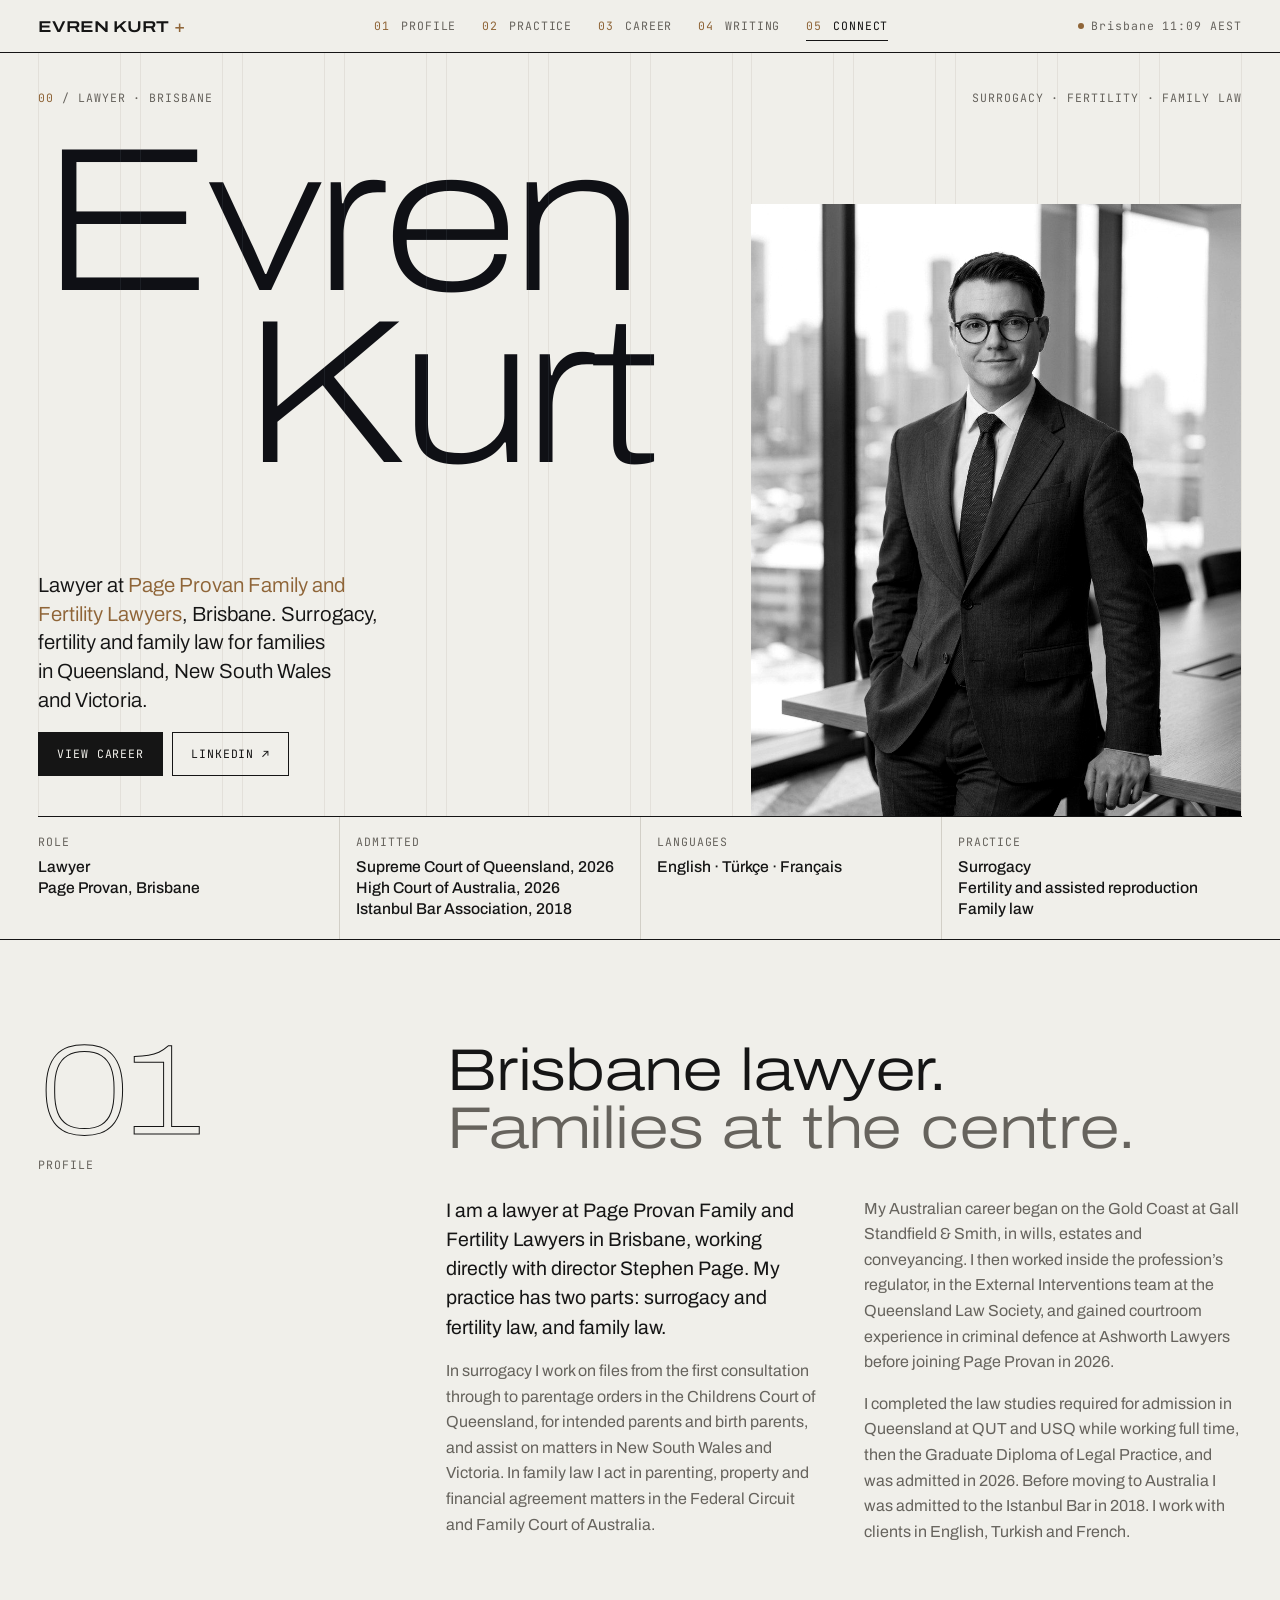
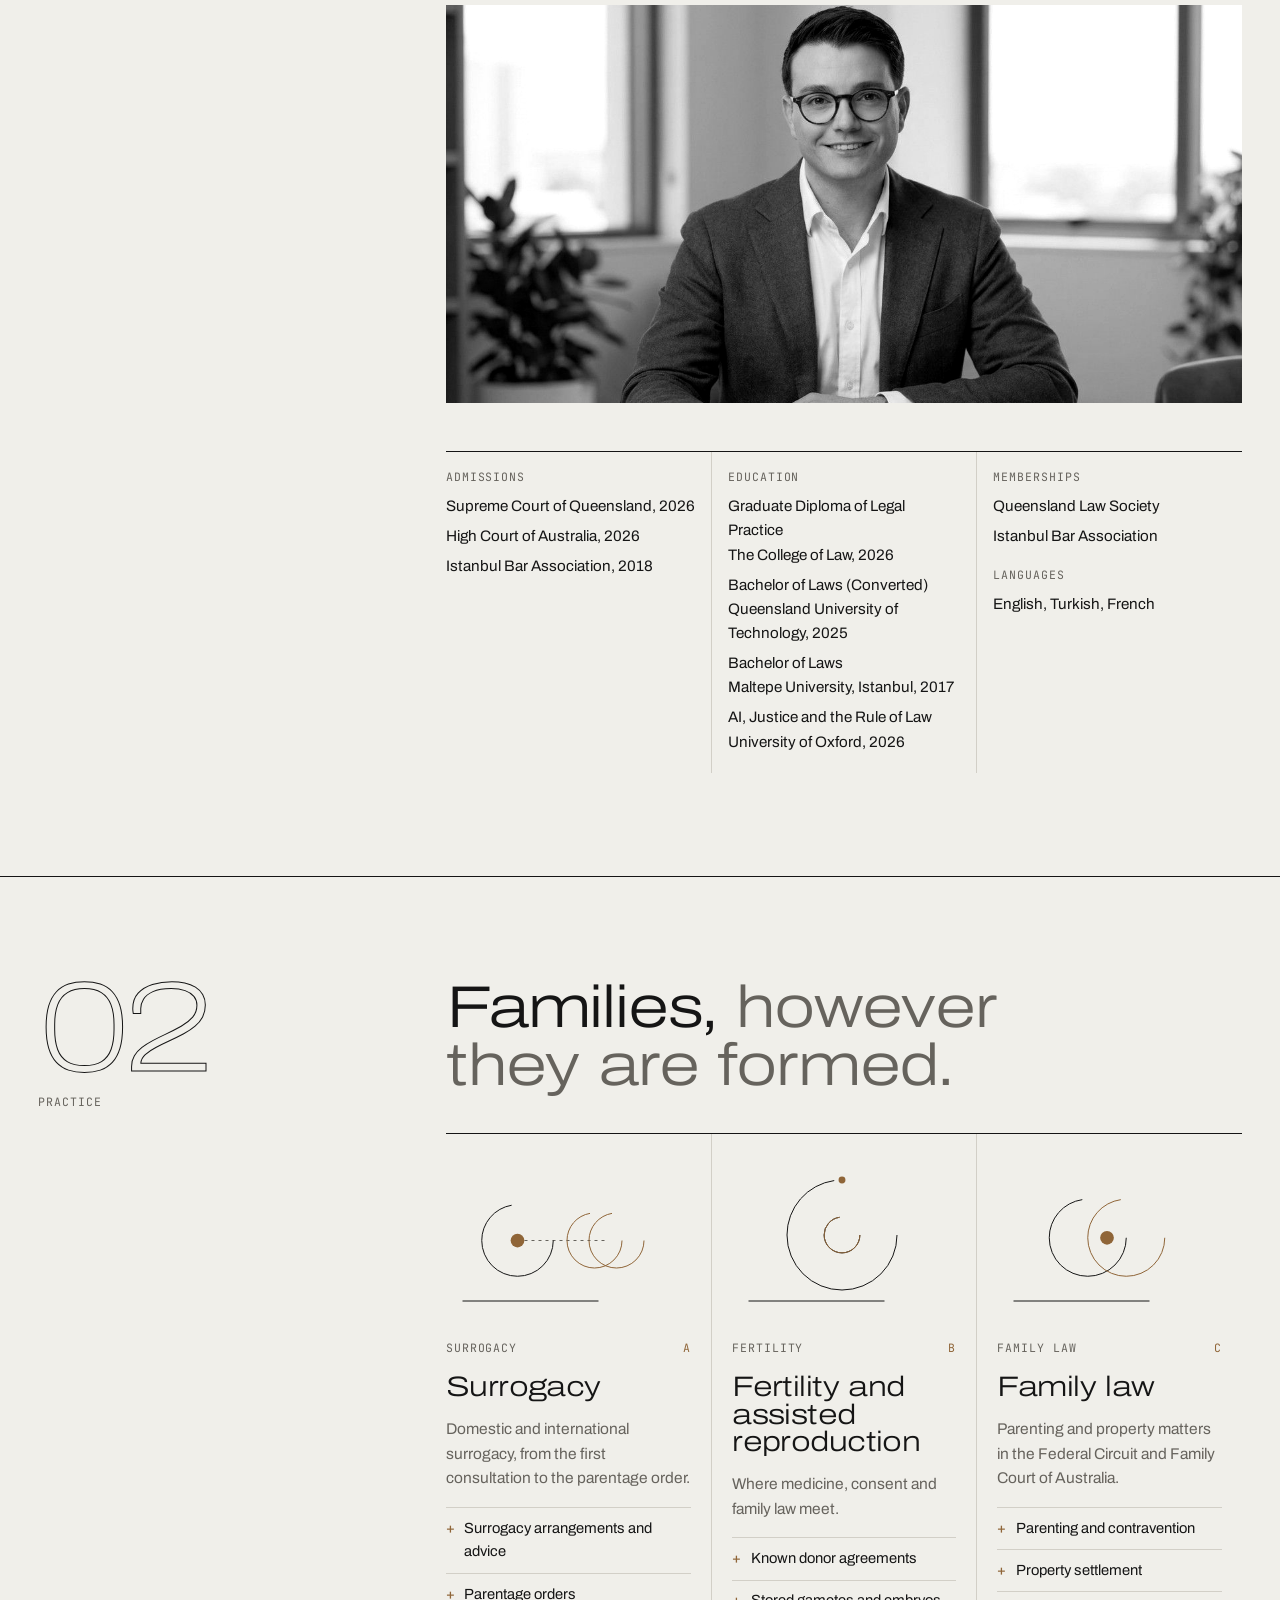
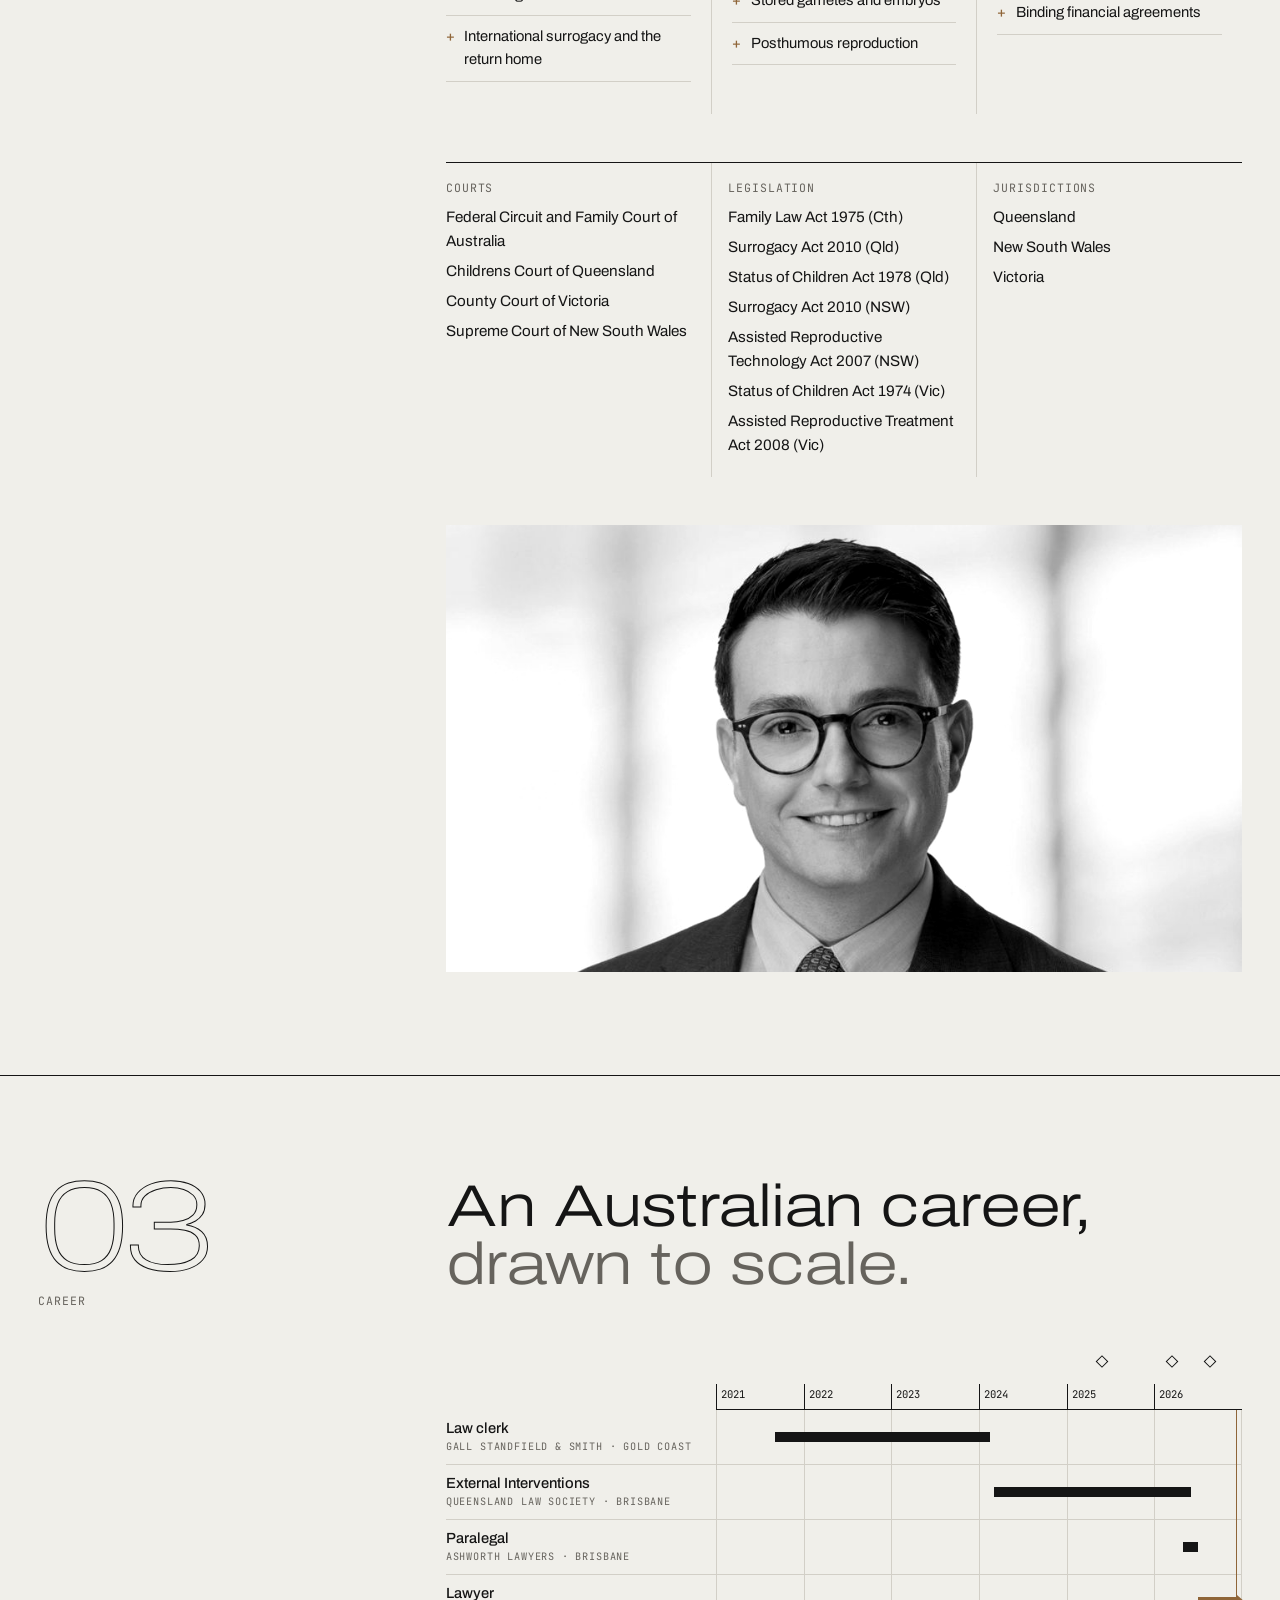
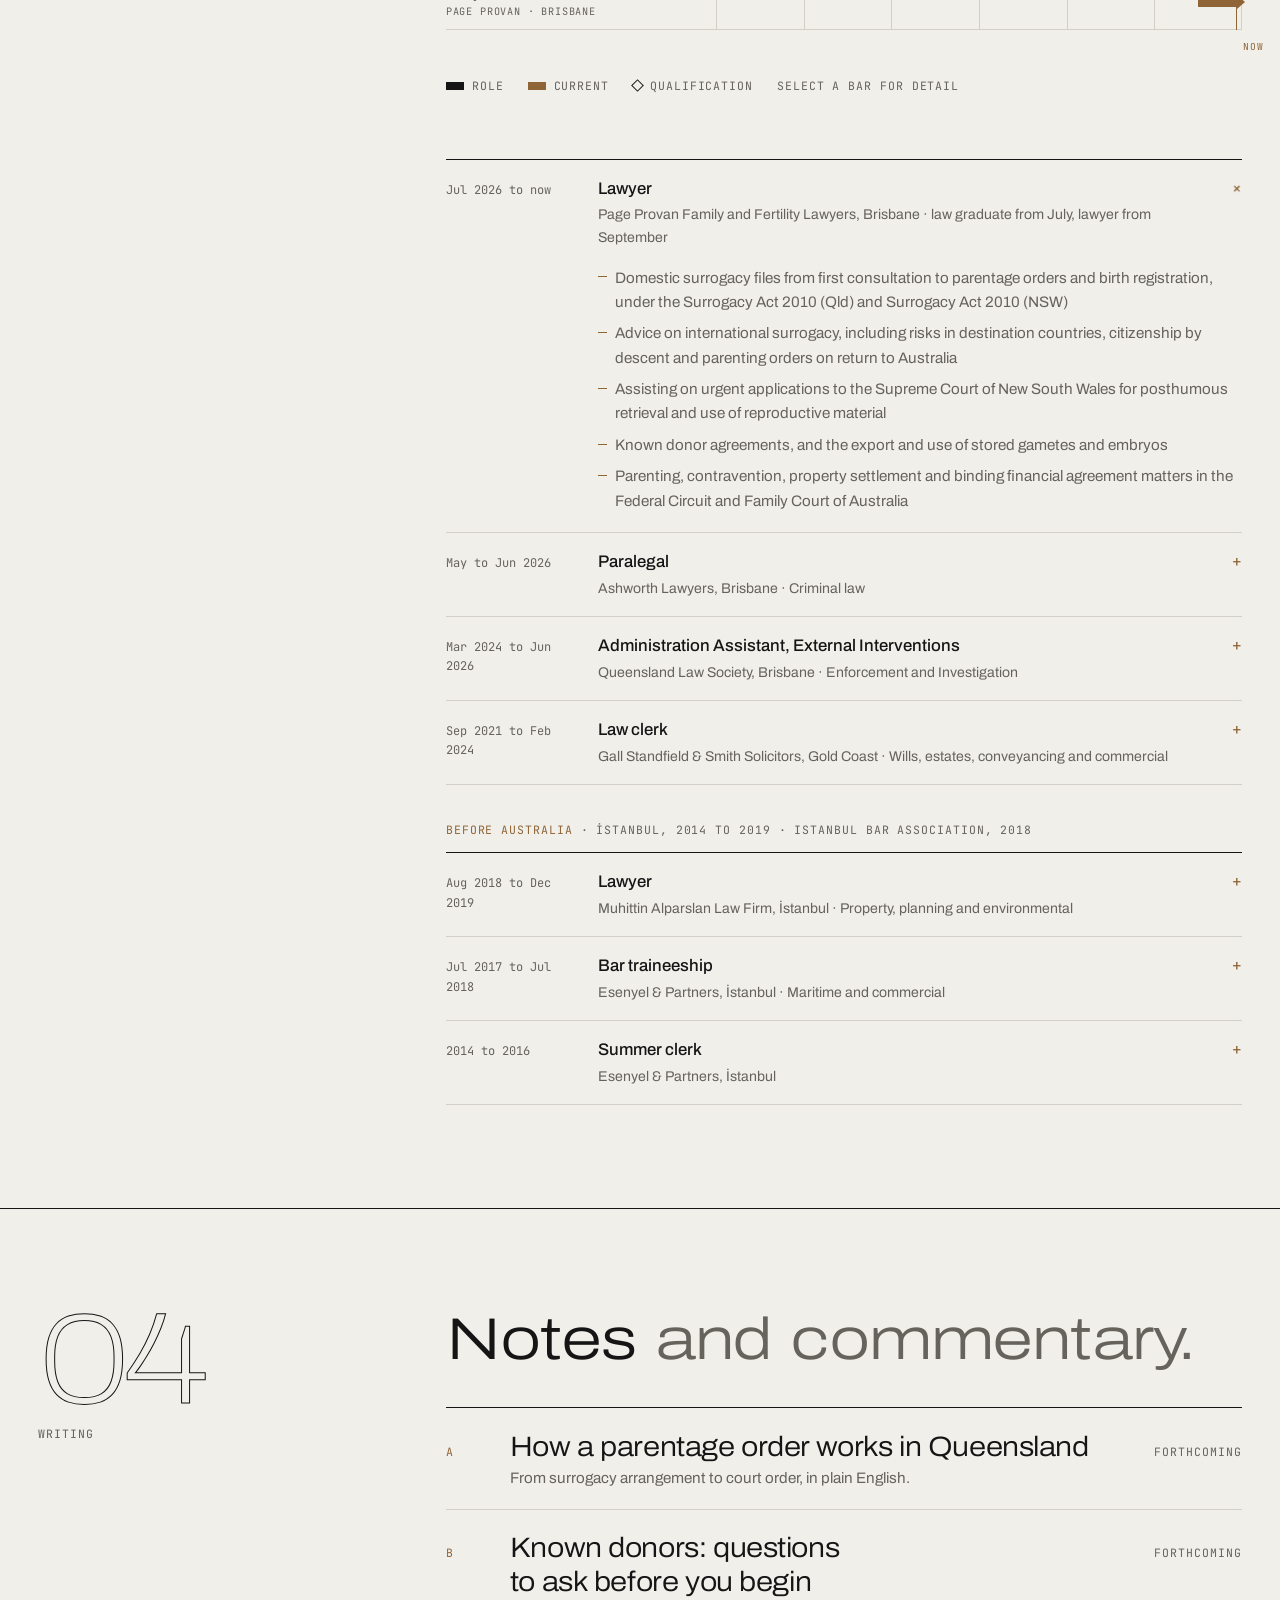
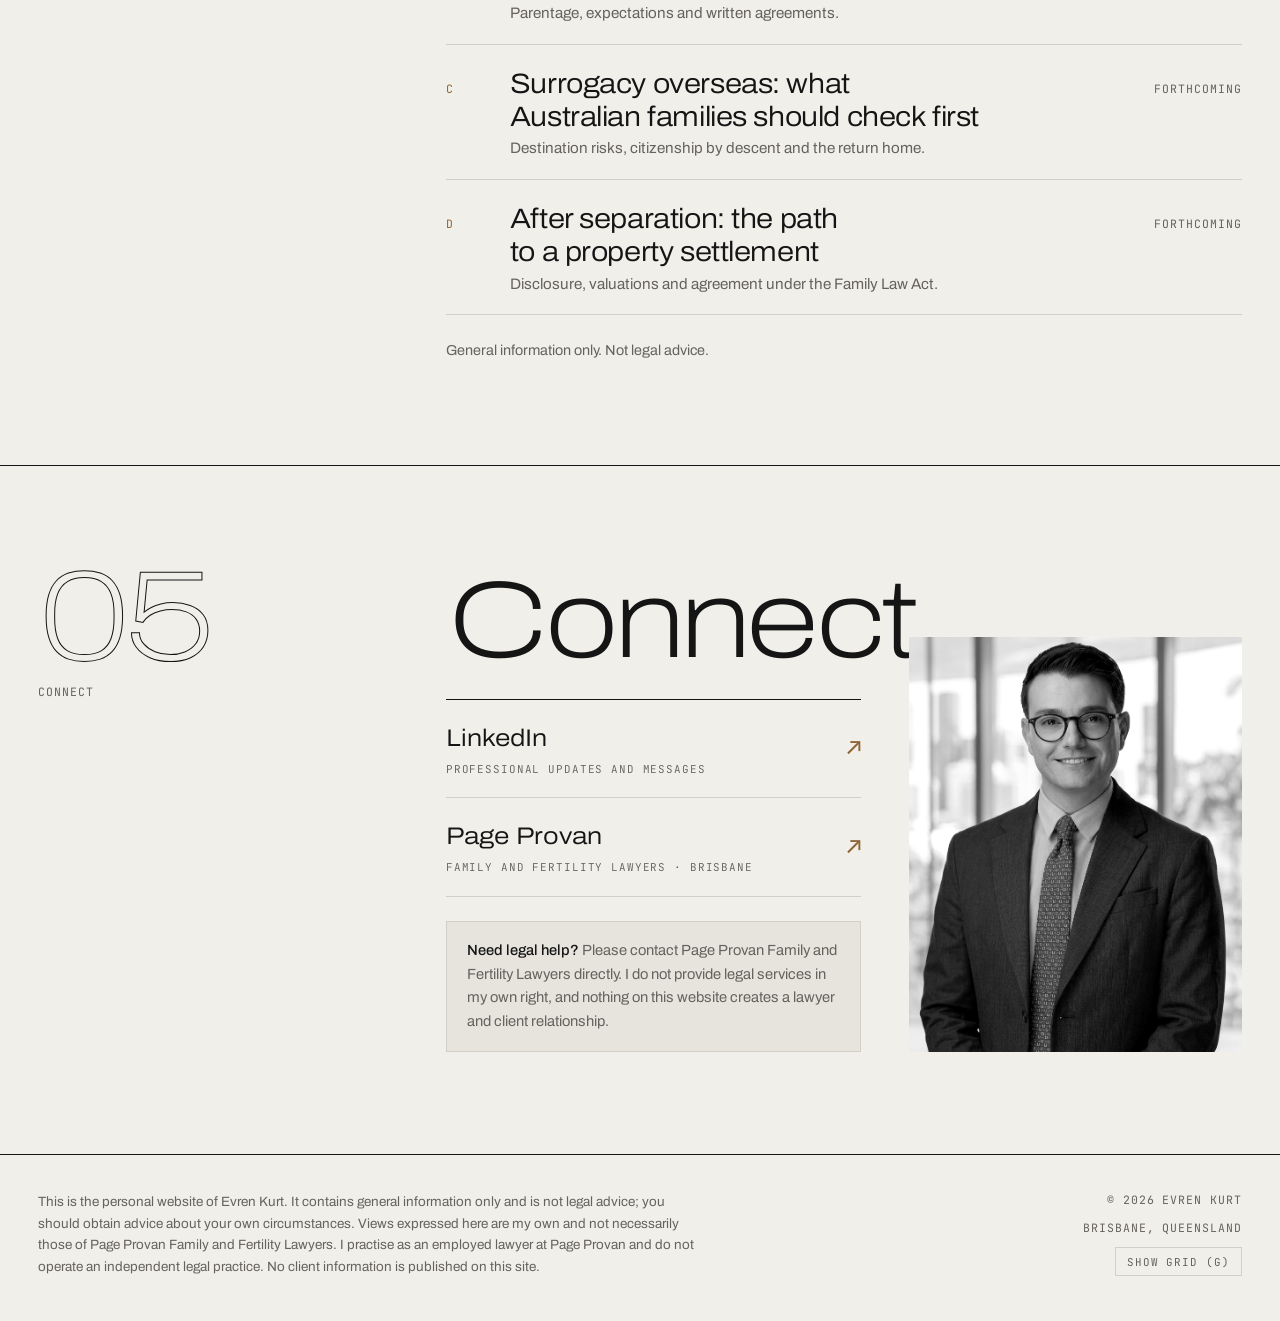
==== commit bcdbb794: "Add files via upload" ====
--- a/index.html
+++ b/index.html
@@ -91,8 +91,7 @@
           <span class="ln" aria-hidden="true"><span class="ch">K</span><span class="ch">u</span><span class="ch">r</span><span class="ch">t</span></span>
         </h1>
         <figure class="plate">
-          <div class="img"><img src="portrait-hero.jpg" alt="Portrait of Evren Kurt, smiling, in a charcoal suit, blue shirt and patterned tie" width="1068" height="1600" fetchpriority="high"></div>
-          <figcaption><span class="mono"><b>Plate 01</b></span><span class="mono">Brisbane, Queensland</span></figcaption>
+          <div class="img"><img src="portrait-boardroom.jpg" alt="Evren Kurt resting his hand on a boardroom table, with the Brisbane skyline behind" width="928" height="1152" fetchpriority="high"></div>
         </figure>
         <div class="intro">
           <p>Lawyer at <em>Page Provan Family and Fertility Lawyers</em>, Brisbane. Surrogacy, fertility and family law for families in Queensland, New South Wales and Victoria.</p>
@@ -125,7 +124,6 @@
         </div>
         <figure class="plate wide parallax reveal">
           <div class="img"><img src="portrait-desk.jpg" alt="Evren Kurt seated at a desk in an office with bookshelves and plants" width="1376" height="672" loading="lazy"></div>
-          <figcaption><span class="mono"><b>Plate 02</b></span><span class="mono">Brisbane</span></figcaption>
         </figure>
         <div class="facts reveal">
           <div><span class="mono">Admissions</span><ul><li>Supreme Court of Queensland, 2026</li><li>High Court of Australia, 2026</li><li>Istanbul Bar Association, 2018</li></ul></div>
@@ -190,8 +188,7 @@
           <div><span class="mono">Jurisdictions</span><ul><li>Queensland</li><li>New South Wales</li><li>Victoria</li></ul></div>
         </div>
         <figure class="plate wide tall parallax reveal">
-          <div class="img"><img src="portrait-boardroom.jpg" alt="Evren Kurt leaning on a boardroom table with the Brisbane skyline behind" width="928" height="1152" loading="lazy"></div>
-          <figcaption><span class="mono"><b>Plate 03</b></span><span class="mono">Brisbane CBD</span></figcaption>
+          <div class="img"><img src="portrait-hero.jpg" alt="Portrait of Evren Kurt, smiling, in a charcoal suit, blue shirt and patterned tie" width="1068" height="1600" loading="lazy"></div>
         </figure>
       </div>
     </div></div>
@@ -321,7 +318,6 @@
           </div>
           <figure class="plate parallax">
             <div class="img"><img src="portrait-skyline.jpg" alt="Evren Kurt standing in front of the Brisbane skyline" width="843" height="1264" loading="lazy"></div>
-            <figcaption><span class="mono"><b>Plate 04</b></span><span class="mono">Brisbane</span></figcaption>
           </figure>
         </div>
       </div>
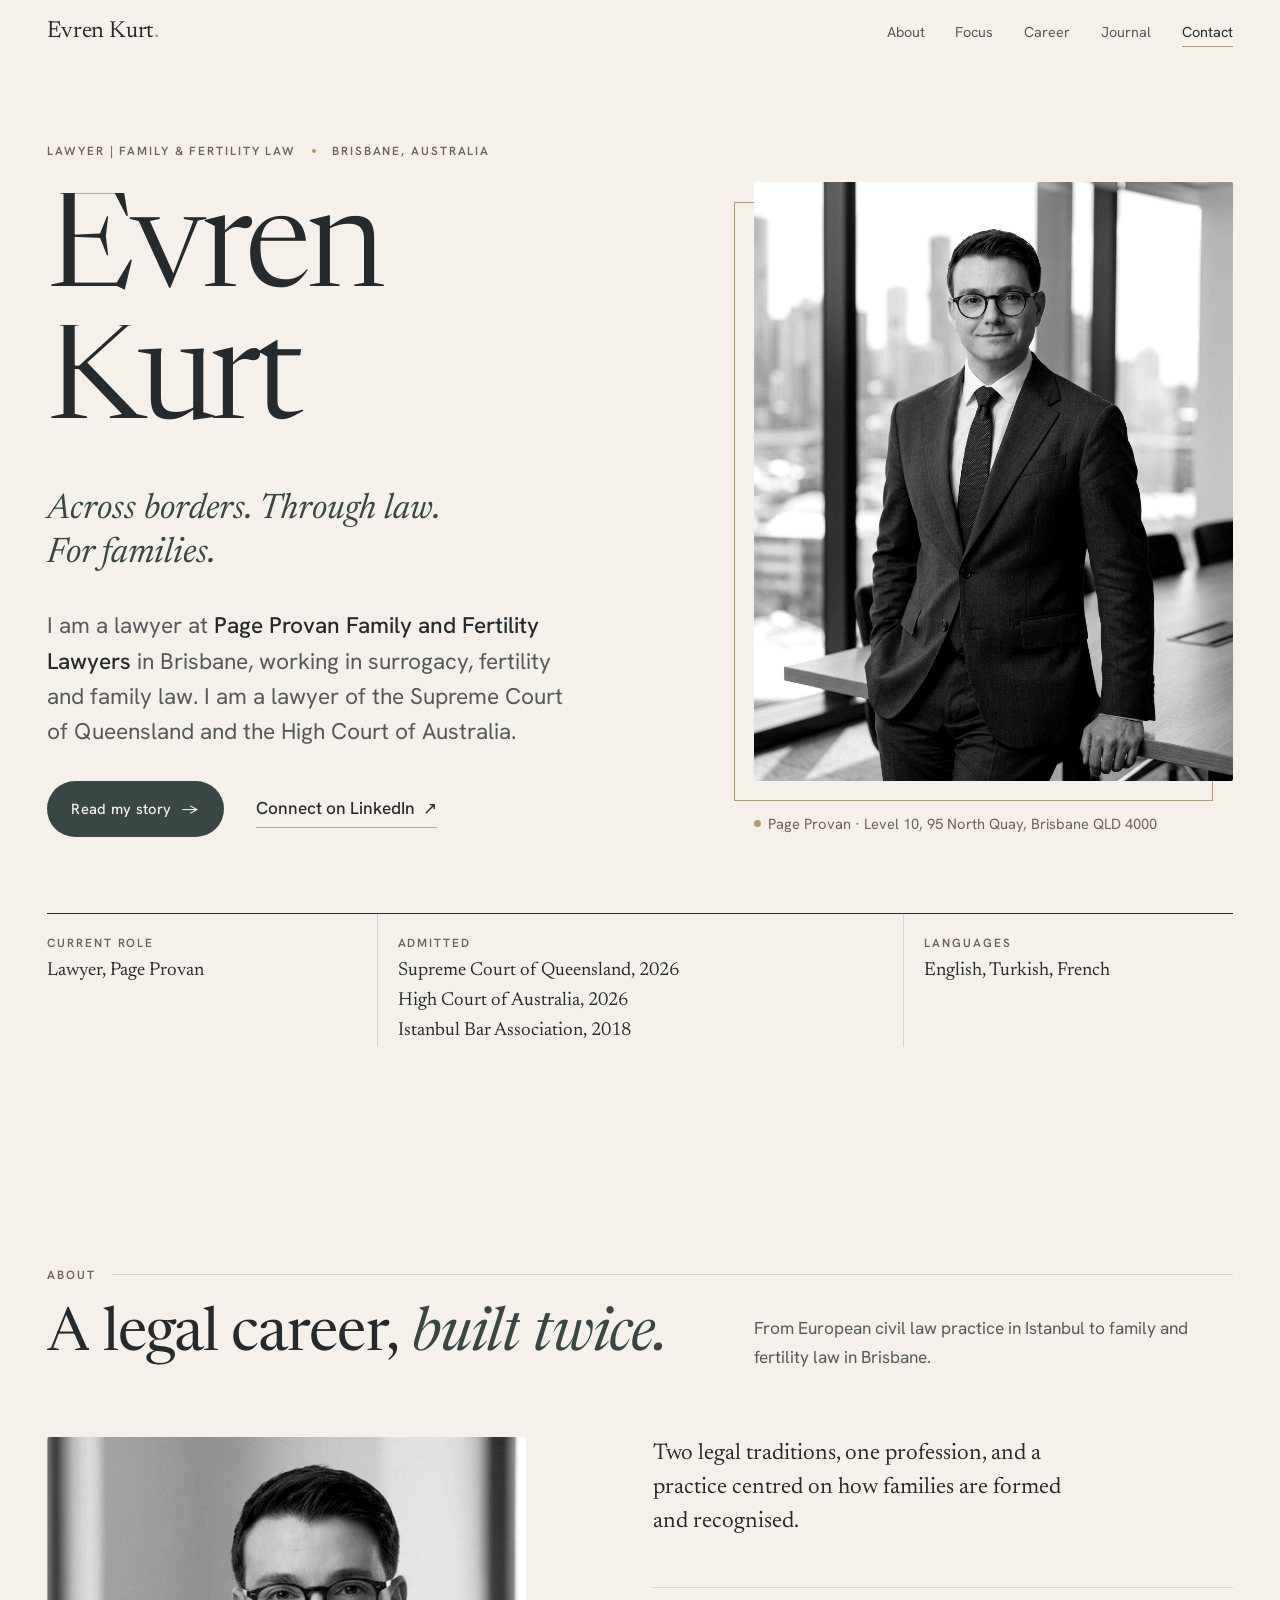
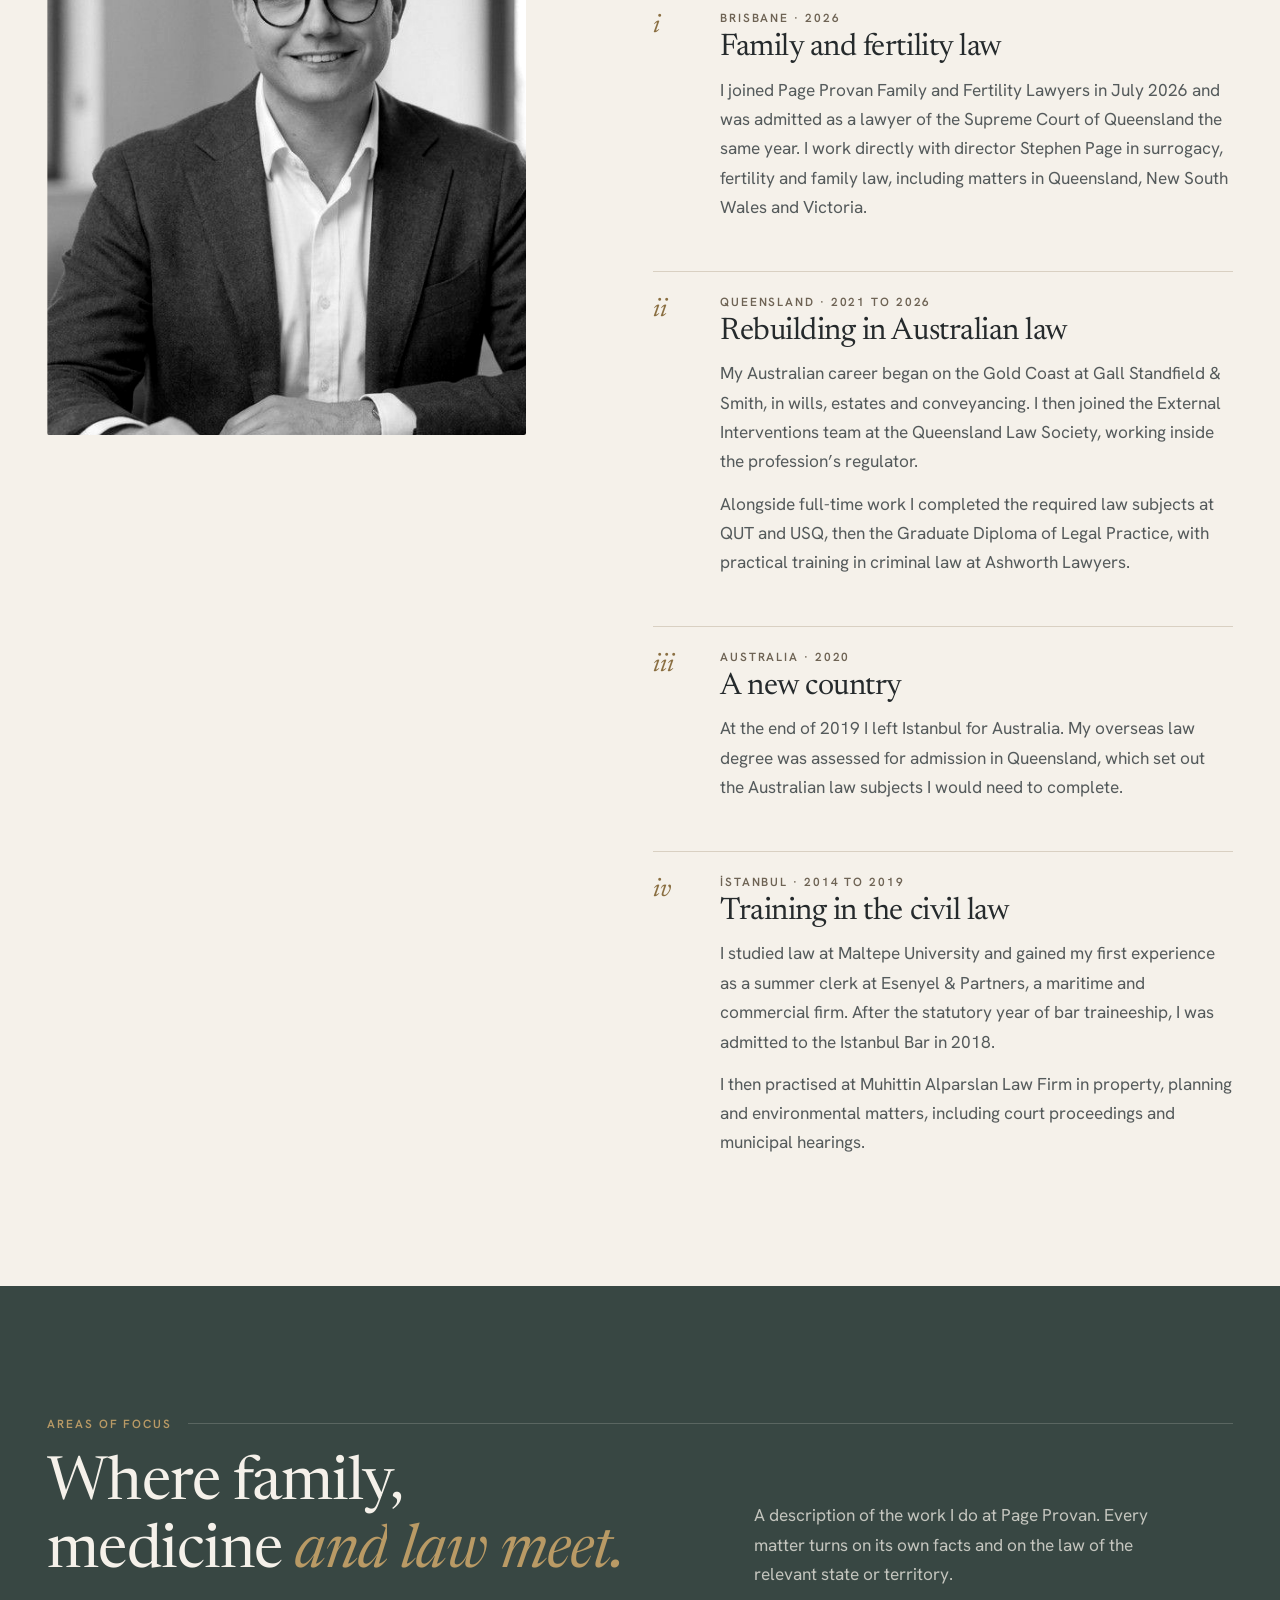
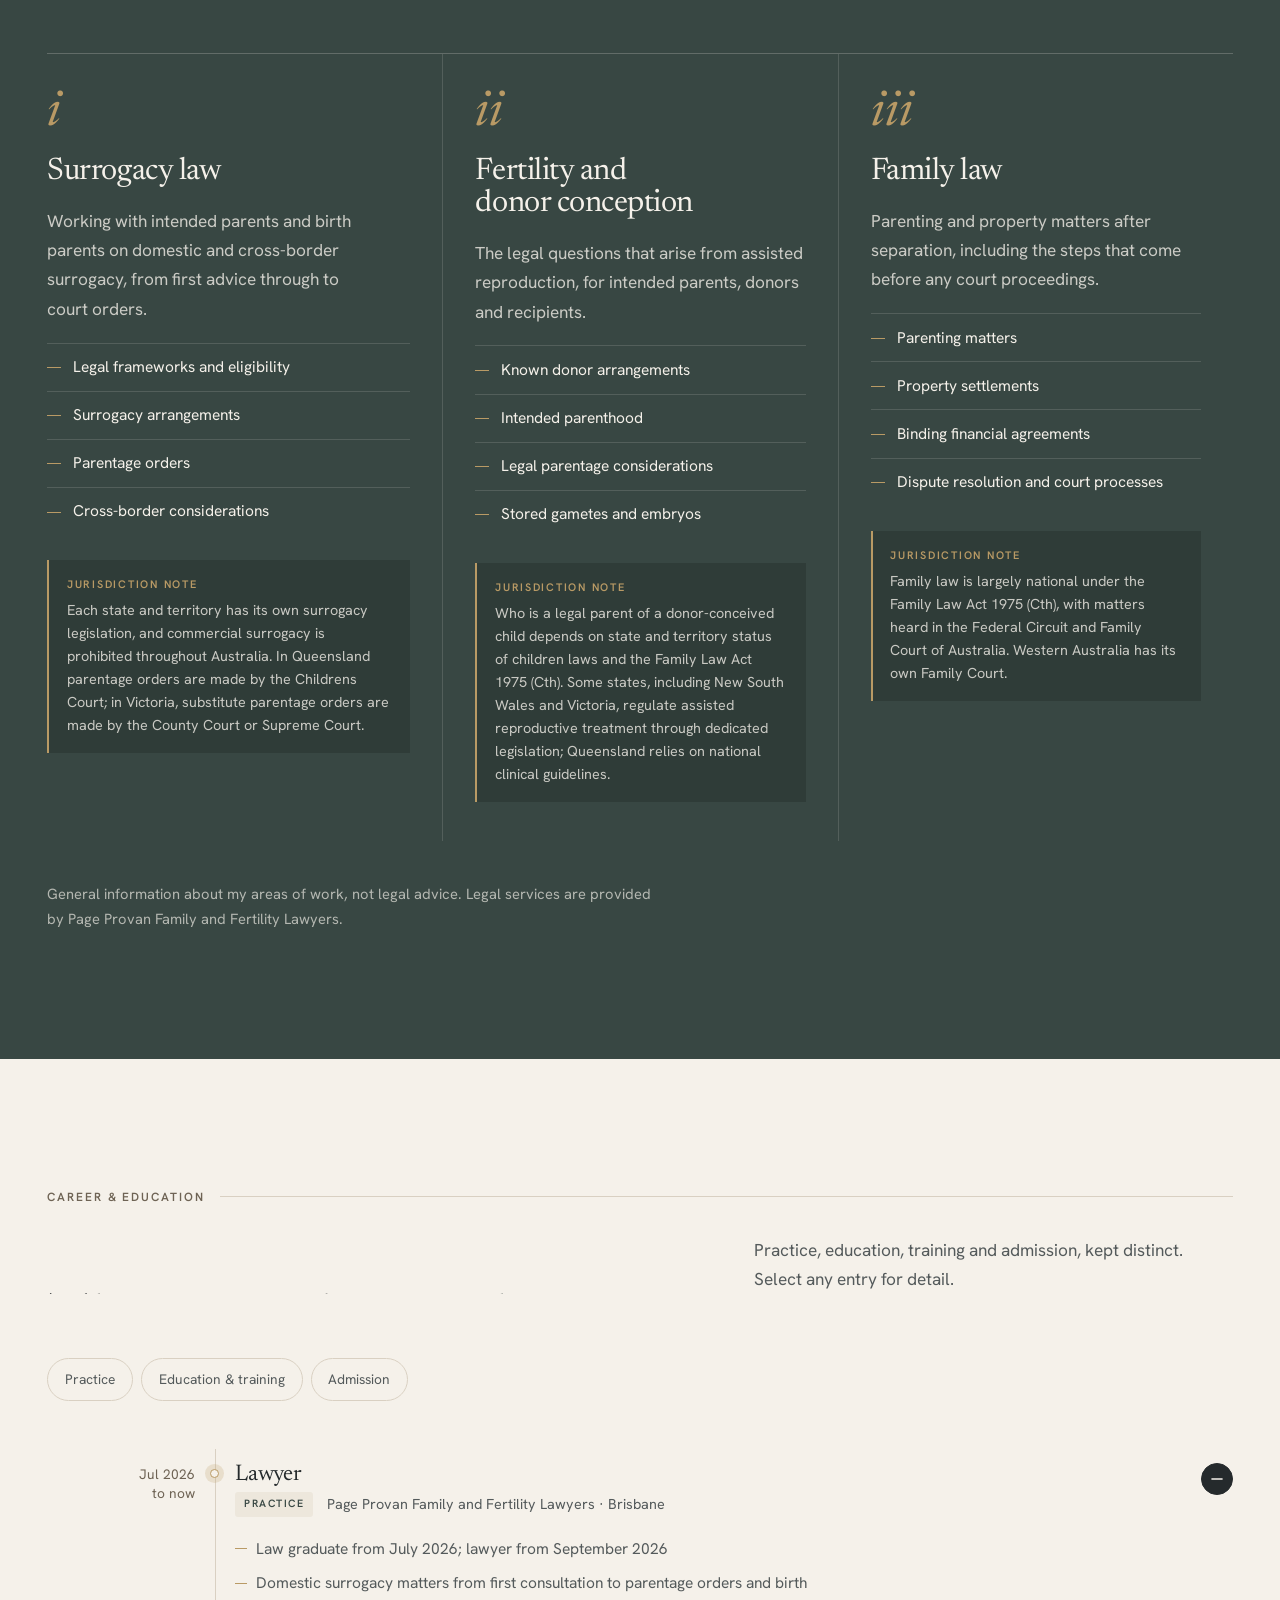
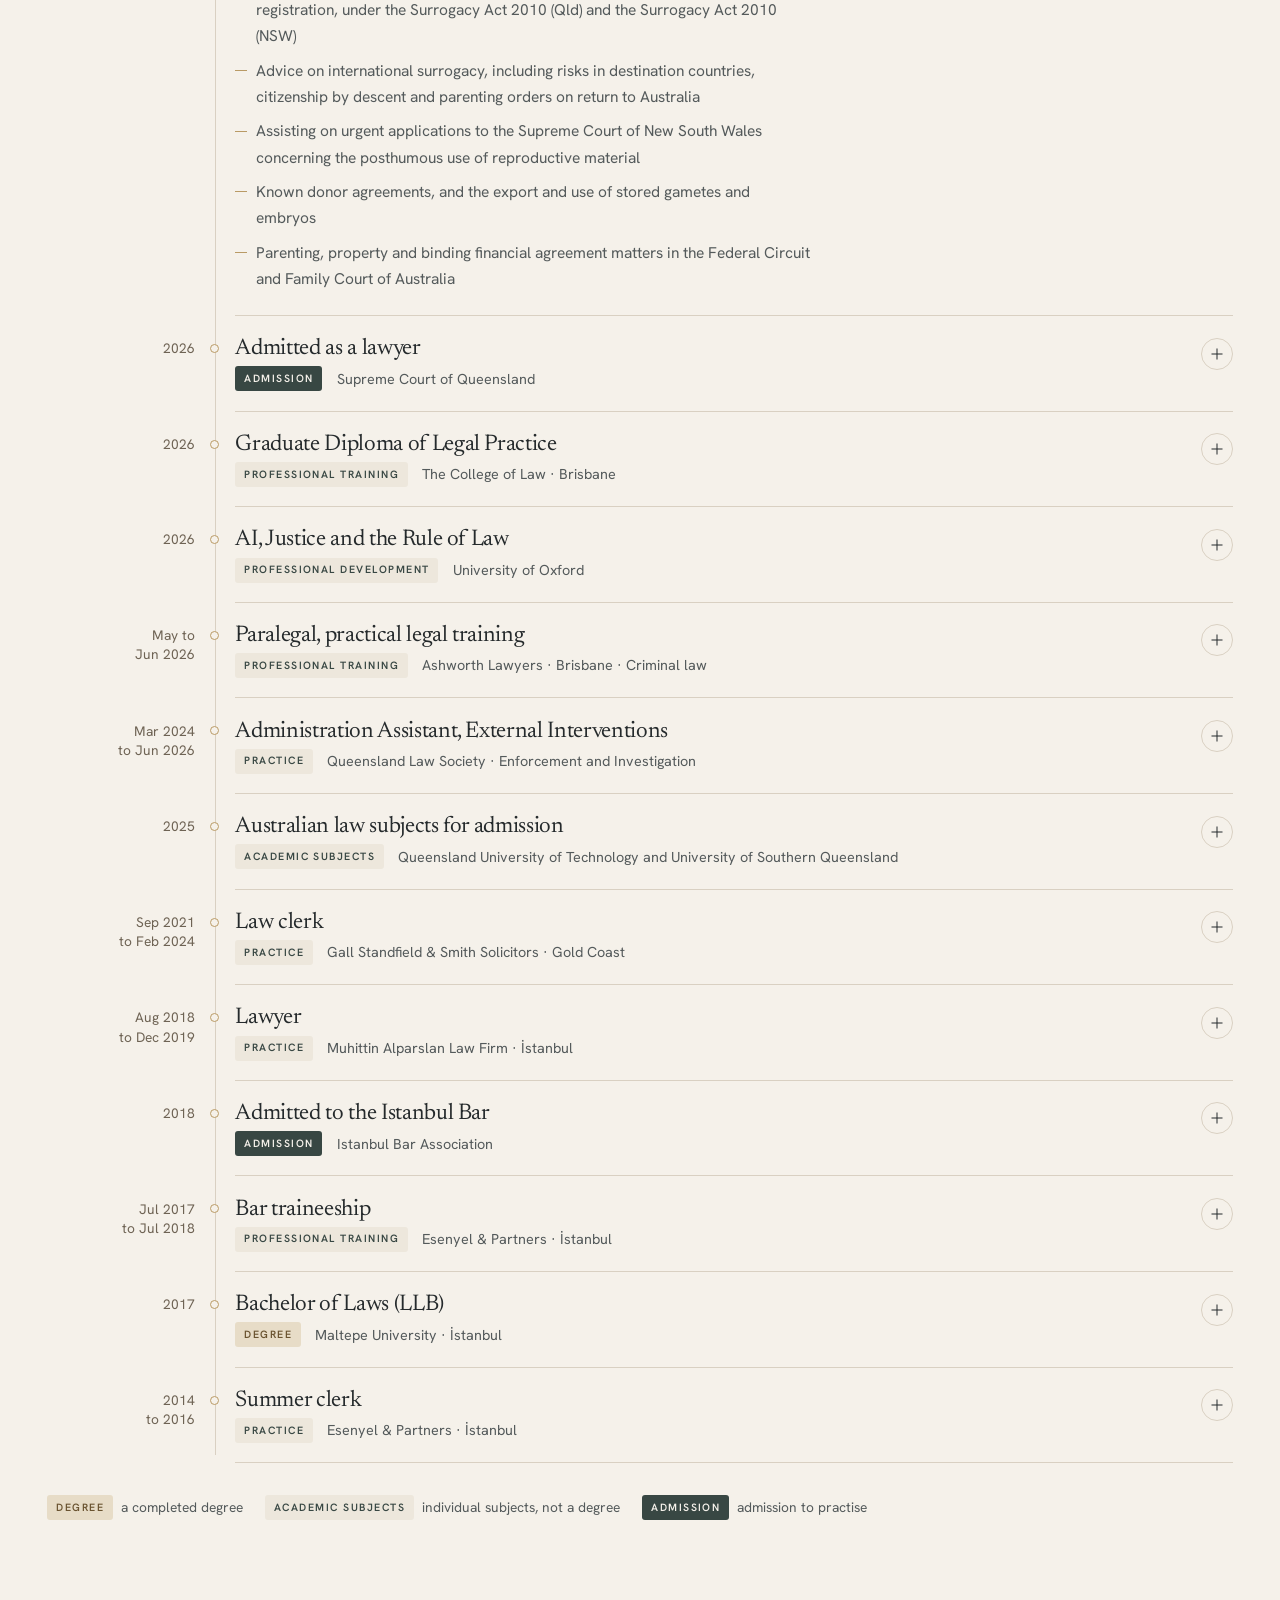
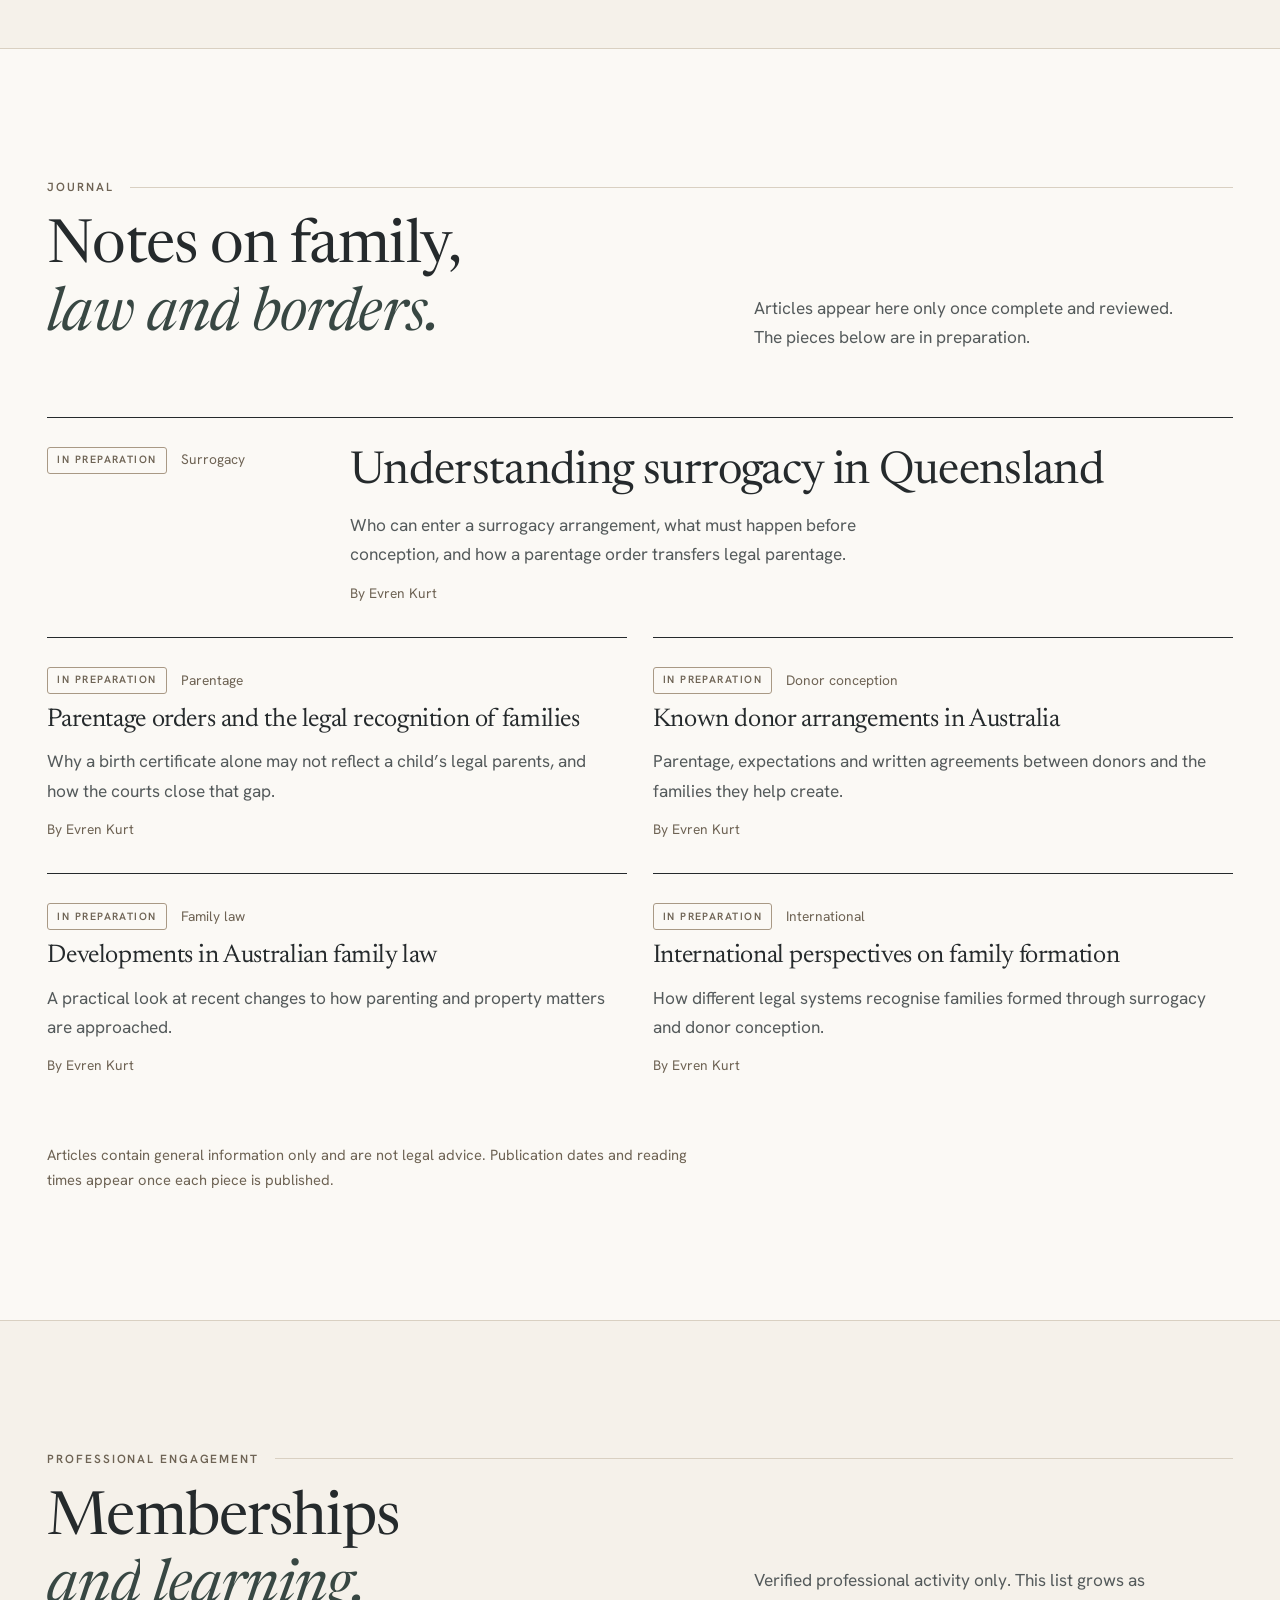
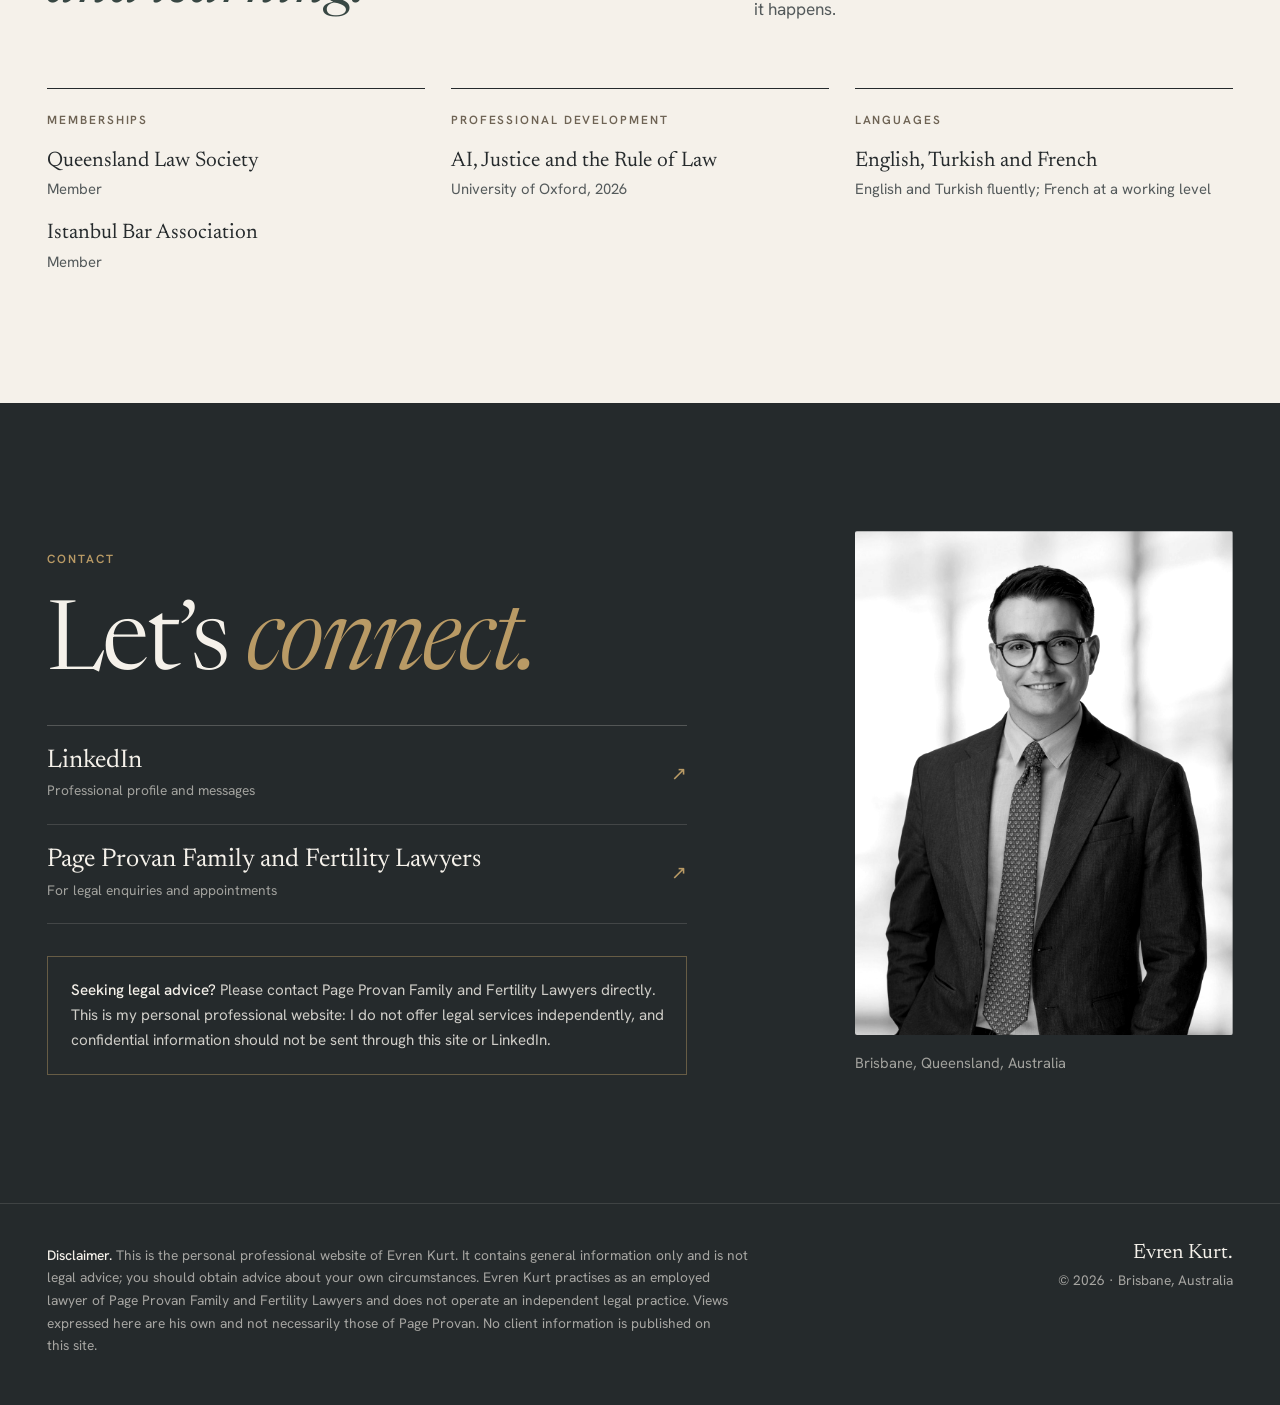
==== commit b0ddc5aa: "Add files via upload" ====
--- a/index.html
+++ b/index.html
@@ -3,29 +3,28 @@
 <head>
 <meta charset="utf-8">
 <meta name="viewport" content="width=device-width, initial-scale=1, viewport-fit=cover">
-<title>Evren Kurt | Lawyer, Brisbane</title>
-<meta name="description" content="Evren Kurt is a lawyer at Page Provan Family and Fertility Lawyers in Brisbane, working in surrogacy, fertility and family law. Admitted in Queensland in 2026.">
+<title>Evren Kurt | Lawyer, Family &amp; Fertility Law, Brisbane</title>
+<meta name="description" content="Evren Kurt is a Brisbane lawyer at Page Provan Family and Fertility Lawyers, working in surrogacy, fertility and family law. Previously admitted to the Istanbul Bar.">
 <meta name="author" content="Evren Kurt">
-<meta name="theme-color" content="#f0efea">
-<!-- If your domain is not evrenkurt.com, change it in the lines below, robots.txt and sitemap.xml -->
+<meta name="theme-color" content="#F5F1EA">
 <link rel="canonical" href="https://evrenkurt.com/">
 <meta property="og:type" content="profile">
 <meta property="og:site_name" content="Evren Kurt">
-<meta property="og:title" content="Evren Kurt | Lawyer, Brisbane">
-<meta property="og:description" content="Surrogacy, fertility and family law at Page Provan Family and Fertility Lawyers, Brisbane.">
+<meta property="og:title" content="Evren Kurt | Lawyer, Family &amp; Fertility Law">
+<meta property="og:description" content="Across borders. Through law. For families. Lawyer at Page Provan Family and Fertility Lawyers, Brisbane.">
 <meta property="og:url" content="https://evrenkurt.com/">
 <meta property="og:image" content="https://evrenkurt.com/og-image.jpg">
 <meta property="og:image:width" content="1200">
 <meta property="og:image:height" content="630">
 <meta property="og:locale" content="en_AU">
 <meta name="twitter:card" content="summary_large_image">
-<meta name="twitter:title" content="Evren Kurt | Lawyer, Brisbane">
-<meta name="twitter:description" content="Surrogacy, fertility and family law at Page Provan, Brisbane.">
+<meta name="twitter:title" content="Evren Kurt | Lawyer, Family &amp; Fertility Law">
+<meta name="twitter:description" content="Lawyer at Page Provan Family and Fertility Lawyers, Brisbane.">
 <meta name="twitter:image" content="https://evrenkurt.com/og-image.jpg">
 <link rel="icon" href="favicon.svg" type="image/svg+xml">
 <link rel="preconnect" href="https://fonts.googleapis.com">
 <link rel="preconnect" href="https://fonts.gstatic.com" crossorigin>
-<link rel="stylesheet" href="https://fonts.googleapis.com/css2?family=Archivo:wdth,wght@62..125,200..700&family=JetBrains+Mono:wght@400;500&display=swap">
+<link rel="stylesheet" href="https://fonts.googleapis.com/css2?family=Hanken+Grotesk:wght@400;500;600&family=Newsreader:ital,opsz,wght@0,6..72,300..500;1,6..72,300..500&display=swap">
 <link rel="stylesheet" href="style.css">
 <script type="application/ld+json">
 {
@@ -36,9 +35,18 @@
   "jobTitle": "Lawyer",
   "worksFor": { "@type": "LegalService", "name": "Page Provan Family and Fertility Lawyers", "url": "https://www.pageprovan.com.au" },
   "address": { "@type": "PostalAddress", "addressLocality": "Brisbane", "addressRegion": "QLD", "addressCountry": "AU" },
-  "alumniOf": [{ "@type": "CollegeOrUniversity", "name": "Maltepe University" }, { "@type": "CollegeOrUniversity", "name": "Queensland University of Technology" }, { "@type": "CollegeOrUniversity", "name": "College of Law" }],
+  "alumniOf": [
+    { "@type": "CollegeOrUniversity", "name": "Maltepe University" },
+    { "@type": "CollegeOrUniversity", "name": "Queensland University of Technology" },
+    { "@type": "CollegeOrUniversity", "name": "University of Southern Queensland" },
+    { "@type": "EducationalOrganization", "name": "The College of Law" }
+  ],
+  "memberOf": [
+    { "@type": "Organization", "name": "Queensland Law Society" },
+    { "@type": "Organization", "name": "Istanbul Bar Association" }
+  ],
   "knowsLanguage": ["English", "Turkish", "French"],
-  "memberOf": [{ "@type": "Organization", "name": "Queensland Law Society" }, { "@type": "Organization", "name": "Istanbul Bar Association" }],
+  "knowsAbout": ["Surrogacy law", "Fertility law", "Donor conception", "Family law"],
   "sameAs": ["https://www.linkedin.com/in/evrenkurt"],
   "url": "https://evrenkurt.com/"
 }
@@ -47,296 +55,486 @@
 <body>
 <a class="skip" href="#main">Skip to content</a>
 
-<header class="top">
-  <div class="frame">
-    <a class="mark" href="#top">EVREN KURT <i aria-hidden="true">+</i></a>
-    <nav class="idx" aria-label="Index">
-      <a href="#about"><span>01</span> Profile</a>
-      <a href="#work"><span>02</span> Practice</a>
-      <a href="#journey"><span>03</span> Career</a>
-      <a href="#insights"><span>04</span> Writing</a>
-      <a href="#connect"><span>05</span> Connect</a>
+<header class="site-header">
+  <div class="wrap">
+    <a class="wordmark" href="#top" aria-label="Evren Kurt, home">Evren Kurt<i>.</i></a>
+    <button class="menu-btn" type="button" aria-expanded="false" aria-controls="site-nav"><span class="lbl">Menu</span><span class="bars" aria-hidden="true"></span></button>
+    <nav class="nav" id="site-nav" aria-label="Main">
+      <ul>
+        <li><a href="#about">About</a></li>
+        <li><a href="#focus">Focus</a></li>
+        <li><a href="#career">Career</a></li>
+        <li><a href="#journal">Journal</a></li>
+        <li><a href="#contact">Contact</a></li>
+      </ul>
     </nav>
-    <span class="clock"><span class="pulse" aria-hidden="true"></span><span id="clock">Brisbane AEST</span></span>
-    <button class="menu-btn" type="button" aria-expanded="false" aria-controls="overlay">Index</button>
   </div>
 </header>
 
-<div class="overlay" id="overlay" hidden>
-  <div class="row"><span class="mark">EVREN KURT <i aria-hidden="true">+</i></span><button class="menu-btn" id="overlay-close" type="button" style="display:inline-block">Close</button></div>
-  <nav aria-label="Index">
-    <a href="#about"><span>01</span>Profile</a>
-    <a href="#work"><span>02</span>Practice</a>
-    <a href="#journey"><span>03</span>Career</a>
-    <a href="#insights"><span>04</span>Writing</a>
-    <a href="#connect"><span>05</span>Connect</a>
-  </nav>
-  <span class="mono">Brisbane · 27.47° S 153.03° E</span>
-</div>
-
 <main id="main">
 
-  <!-- 00 HERO -->
-  <section class="hero" id="top" aria-labelledby="name">
-    <div class="cross" aria-hidden="true"><div class="v"></div><div class="h"></div><div class="tag"></div></div>
-    <div class="frame">
-      <div class="gridlines" aria-hidden="true"><span></span><span></span><span></span><span></span><span></span><span></span><span></span><span></span><span></span><span></span><span></span><span></span></div>
-      <div class="topline">
-        <span class="mono"><span class="br">00</span> / Lawyer · Brisbane</span>
-        <span class="mono">Surrogacy · Fertility · Family law</span>
-      </div>
-      <div class="grid stage">
-        <h1 class="name" id="name" aria-label="Evren Kurt">
-          <span class="ln" aria-hidden="true"><span class="ch">E</span><span class="ch">v</span><span class="ch">r</span><span class="ch">e</span><span class="ch">n</span></span>
-          <span class="ln" aria-hidden="true"><span class="ch">K</span><span class="ch">u</span><span class="ch">r</span><span class="ch">t</span></span>
-        </h1>
-        <figure class="plate">
-          <div class="img"><img src="portrait-boardroom.jpg" alt="Evren Kurt resting his hand on a boardroom table, with the Brisbane skyline behind" width="928" height="1152" fetchpriority="high"></div>
+  <!-- HOME -->
+  <section class="hero" id="top" aria-labelledby="hero-title">
+    <div class="wrap">
+      <div class="grid">
+        <div class="hero-text">
+          <p class="kicker cap"><span>Lawyer | Family &amp; Fertility Law</span><span class="dot" aria-hidden="true"></span><span>Brisbane, Australia</span></p>
+          <h1 id="hero-title"><span class="ln"><span>Evren</span></span><span class="ln"><span>Kurt</span></span></h1>
+          <p class="statement">Across borders. Through law. For families.</p>
+          <p class="hero-intro">I am a lawyer at <strong>Page Provan Family and Fertility Lawyers</strong> in Brisbane, working in surrogacy, fertility and family law. I am a lawyer of the Supreme Court of Queensland and the High Court of Australia.</p>
+          <div class="hero-cta">
+            <a class="btn" href="#about">Read my story <span class="ar" aria-hidden="true">→</span></a>
+            <a class="ulink" href="https://www.linkedin.com/in/evrenkurt" target="_blank" rel="noopener">Connect on LinkedIn <span class="ar" aria-hidden="true">↗</span></a>
+          </div>
+        </div>
+        <figure class="portrait">
+          <div class="stack"><div class="frame"><img src="portrait-boardroom.jpg" alt="Evren Kurt in a charcoal suit, resting his hand on a boardroom table with the Brisbane skyline behind" width="928" height="1152" fetchpriority="high"></div></div>
+          <figcaption><span class="photo-hint">Page Provan · Level 10, 95 North Quay, Brisbane QLD 4000</span></figcaption>
         </figure>
-        <div class="intro">
-          <p>Lawyer at <em>Page Provan Family and Fertility Lawyers</em>, Brisbane. Surrogacy, fertility and family law for families in Queensland, New South Wales and Victoria.</p>
-          <div class="cta">
-            <a class="btn solid" href="#journey">View career</a>
-            <a class="btn" href="https://www.linkedin.com/in/evrenkurt" target="_blank" rel="noopener">LinkedIn ↗</a>
-          </div>
-        </div>
-        <div class="specs">
-          <div><span class="mono">Role</span><b>Lawyer<br>Page Provan, Brisbane</b></div>
-          <div><span class="mono">Admitted</span><b>Supreme Court of Queensland, 2026<br>High Court of Australia, 2026<br>Istanbul Bar Association, 2018</b></div>
-          <div><span class="mono">Languages</span><b>English · Türkçe · Français</b></div>
-          <div><span class="mono">Practice</span><b>Surrogacy<br>Fertility and assisted reproduction<br>Family law</b></div>
-        </div>
-      </div>
-    </div>
-  </section>
-
-  <!-- 01 PROFILE -->
-  <section class="blk" id="about" aria-labelledby="about-title">
-    <div class="frame"><div class="grid">
-      <div class="lab"><span class="num" aria-hidden="true">01</span><span class="mono">Profile</span></div>
-      <div class="body">
-        <h2 id="about-title" class="reveal">Brisbane lawyer. <span class="soft">Families at the centre.</span></h2>
-        <div class="cols reveal">
-          <p>I am a lawyer at Page Provan Family and Fertility Lawyers in Brisbane, working directly with director Stephen Page. My practice has two parts: surrogacy and fertility law, and family law.</p>
-          <p>In surrogacy I work on files from the first consultation through to parentage orders in the Childrens Court of Queensland, for intended parents and birth parents, and assist on matters in New South Wales and Victoria. In family law I act in parenting, property and financial agreement matters in the Federal Circuit and Family Court of Australia.</p>
-          <p>My Australian career began on the Gold Coast at Gall Standfield &amp; Smith, in wills, estates and conveyancing. I then worked inside the profession’s regulator, in the External Interventions team at the Queensland Law Society, and gained courtroom experience in criminal defence at Ashworth Lawyers before joining Page Provan in 2026.</p>
-          <p>I completed the law studies required for admission in Queensland at QUT and USQ while working full time, then the Graduate Diploma of Legal Practice, and was admitted in 2026. Before moving to Australia I was admitted to the Istanbul Bar in 2018. I work with clients in English, Turkish and French.</p>
-        </div>
-        <figure class="plate wide parallax reveal">
-          <div class="img"><img src="portrait-desk.jpg" alt="Evren Kurt seated at a desk in an office with bookshelves and plants" width="1376" height="672" loading="lazy"></div>
+      </div>
+      <div class="facts">
+        <div><span class="cap">Current role</span><p>Lawyer, Page Provan</p></div>
+        <div class="wide"><span class="cap">Admitted</span><p>Supreme Court of Queensland, 2026</p><p>High Court of Australia, 2026</p><p>Istanbul Bar Association, 2018</p></div>
+        <div><span class="cap">Languages</span><p>English, Turkish, French</p></div>
+      </div>
+    </div>
+  </section>
+
+  <!-- ABOUT -->
+  <section class="sec" id="about" aria-labelledby="about-title">
+    <div class="wrap">
+      <div class="sec-head reveal">
+        <span class="label cap">About</span>
+        <h2 id="about-title">A legal career, <em>built twice.</em></h2>
+        <p>From European civil law practice in Istanbul to family and fertility law in Brisbane.</p>
+      </div>
+      <div class="grid about-grid">
+        <figure class="about-photo">
+          <div class="frame"><img src="portrait-desk.jpg" alt="Evren Kurt smiling, seated at a desk in an office with bookshelves and plants" width="1376" height="672" loading="lazy"></div>
         </figure>
-        <div class="facts reveal">
-          <div><span class="mono">Admissions</span><ul><li>Supreme Court of Queensland, 2026</li><li>High Court of Australia, 2026</li><li>Istanbul Bar Association, 2018</li></ul></div>
-          <div><span class="mono">Education</span><ul><li>Graduate Diploma of Legal Practice<br>The College of Law, 2026</li><li>Bachelor of Laws (Converted)<br>Queensland University of Technology, 2025</li><li>Bachelor of Laws<br>Maltepe University, Istanbul, 2017</li><li>AI, Justice and the Rule of Law<br>University of Oxford, 2026</li></ul></div>
-          <div><span class="mono">Memberships</span><ul><li>Queensland Law Society</li><li>Istanbul Bar Association</li></ul><span class="mono" style="margin-top:.6rem">Languages</span><ul><li>English, Turkish, French</li></ul></div>
-        </div>
-      </div>
-    </div></div>
-  </section>
-
-  <!-- 02 PRACTICE -->
-  <section class="blk" id="work" aria-labelledby="work-title">
-    <div class="frame"><div class="grid">
-      <div class="lab"><span class="num" aria-hidden="true">02</span><span class="mono">Practice</span></div>
-      <div class="body">
-        <h2 id="work-title" class="reveal">Families, <span class="soft">however they are formed.</span></h2>
-        <div class="areas" data-draw>
-          <article class="area">
-            <svg class="glyph g-sur" viewBox="0 0 160 120" aria-hidden="true" focusable="false">
-              <line class="draw" x1="12" y1="104" x2="148" y2="104" pathLength="1"/>
-              <line class="dash" x1="52" y1="60" x2="116" y2="60"/>
-              <circle class="draw" cx="52" cy="60" r="26" pathLength="1"/>
-              <circle class="draw acc" cx="108" cy="60" r="20" pathLength="1"/>
-              <circle class="draw acc" cx="124" cy="60" r="20" pathLength="1"/>
-              <circle class="dot kid" cx="52" cy="60" r="5"/>
-            </svg>
-            <div class="tag"><span class="mono">Surrogacy</span><span class="mono br">A</span></div>
-            <h3>Surrogacy</h3>
-            <p>Domestic and international surrogacy, from the first consultation to the parentage order.</p>
-            <ul><li>Surrogacy arrangements and advice</li><li>Parentage orders</li><li>International surrogacy and the return home</li></ul>
+        <div class="chapters">
+          <p class="lead-in reveal">Two legal traditions, one profession, and a practice centred on how families are formed and recognised.</p>
+          <article class="chapter reveal">
+            <span class="num" aria-hidden="true">i</span>
+            <div>
+              <h3><small>Brisbane · 2026</small>Family and fertility law</h3>
+              <p>I joined Page Provan Family and Fertility Lawyers in July 2026 and was admitted as a lawyer of the Supreme Court of Queensland the same year. I work directly with director Stephen Page in surrogacy, fertility and family law, including matters in Queensland, New South Wales and Victoria.</p>
+            </div>
           </article>
-          <article class="area">
-            <svg class="glyph g-fer" viewBox="0 0 160 120" aria-hidden="true" focusable="false">
-              <line class="draw" x1="12" y1="104" x2="148" y2="104" pathLength="1"/>
-              <circle class="draw" cx="80" cy="56" r="40" pathLength="1"/>
-              <circle class="draw l" cx="80" cy="56" r="13" pathLength="1"/>
-              <circle class="draw acc r" cx="80" cy="56" r="13" pathLength="1"/>
-              <circle class="dot" cx="80" cy="16" r="2.5"/>
-            </svg>
-            <div class="tag"><span class="mono">Fertility</span><span class="mono br">B</span></div>
-            <h3>Fertility and assisted reproduction</h3>
-            <p>Where medicine, consent and family law meet.</p>
-            <ul><li>Known donor agreements</li><li>Stored gametes and embryos</li><li>Posthumous reproduction</li></ul>
+          <article class="chapter reveal">
+            <span class="num" aria-hidden="true">ii</span>
+            <div>
+              <h3><small>Queensland · 2021 to 2026</small>Rebuilding in Australian law</h3>
+              <p>My Australian career began on the Gold Coast at Gall Standfield &amp; Smith, in wills, estates and conveyancing. I then joined the External Interventions team at the Queensland Law Society, working inside the profession’s regulator.</p>
+              <p>Alongside full-time work I completed the required law subjects at QUT and USQ, then the Graduate Diploma of Legal Practice, with practical training in criminal law at Ashworth Lawyers.</p>
+            </div>
           </article>
-          <article class="area">
-            <svg class="glyph g-fam" viewBox="0 0 160 120" aria-hidden="true" focusable="false">
-              <line class="draw" x1="12" y1="104" x2="148" y2="104" pathLength="1"/>
-              <line class="dash tie" x1="52" y1="58" x2="108" y2="58"/>
-              <circle class="draw a" cx="66" cy="58" r="28" pathLength="1"/>
-              <circle class="draw acc b" cx="94" cy="58" r="28" pathLength="1"/>
-              <circle class="dot" cx="80" cy="58" r="5"/>
-            </svg>
-            <div class="tag"><span class="mono">Family law</span><span class="mono br">C</span></div>
-            <h3>Family law</h3>
-            <p>Parenting and property matters in the Federal Circuit and Family Court of Australia.</p>
-            <ul><li>Parenting and contravention</li><li>Property settlement</li><li>Binding financial agreements</li></ul>
+          <article class="chapter reveal">
+            <span class="num" aria-hidden="true">iii</span>
+            <div>
+              <h3><small>Australia · 2020</small>A new country</h3>
+              <p>At the end of 2019 I left Istanbul for Australia. My overseas law degree was assessed for admission in Queensland, which set out the Australian law subjects I would need to complete.</p>
+            </div>
+          </article>
+          <article class="chapter reveal">
+            <span class="num" aria-hidden="true">iv</span>
+            <div>
+              <h3><small>İstanbul · 2014 to 2019</small>Training in the civil law</h3>
+              <p>I studied law at Maltepe University and gained my first experience as a summer clerk at Esenyel &amp; Partners, a maritime and commercial firm. After the statutory year of bar traineeship, I was admitted to the Istanbul Bar in 2018.</p>
+              <p>I then practised at Muhittin Alparslan Law Firm in property, planning and environmental matters, including court proceedings and municipal hearings.</p>
+            </div>
           </article>
         </div>
-        <div class="facts reveal">
-          <div><span class="mono">Courts</span><ul><li>Federal Circuit and Family Court of Australia</li><li>Childrens Court of Queensland</li><li>County Court of Victoria</li><li>Supreme Court of New South Wales</li></ul></div>
-          <div><span class="mono">Legislation</span><ul><li>Family Law Act 1975 (Cth)</li><li>Surrogacy Act 2010 (Qld)</li><li>Status of Children Act 1978 (Qld)</li><li>Surrogacy Act 2010 (NSW)</li><li>Assisted Reproductive Technology Act 2007 (NSW)</li><li>Status of Children Act 1974 (Vic)</li><li>Assisted Reproductive Treatment Act 2008 (Vic)</li></ul></div>
-          <div><span class="mono">Jurisdictions</span><ul><li>Queensland</li><li>New South Wales</li><li>Victoria</li></ul></div>
-        </div>
-        <figure class="plate wide tall parallax reveal">
-          <div class="img"><img src="portrait-hero.jpg" alt="Portrait of Evren Kurt, smiling, in a charcoal suit, blue shirt and patterned tie" width="1068" height="1600" loading="lazy"></div>
-        </figure>
-      </div>
-    </div></div>
-  </section>
-
-  <!-- 03 CAREER -->
-  <section class="blk" id="journey" aria-labelledby="journey-title">
-    <div class="frame"><div class="grid">
-      <div class="lab"><span class="num" aria-hidden="true">03</span><span class="mono">Career</span></div>
-      <div class="body">
-        <h2 id="journey-title" class="reveal">An Australian career, <span class="soft">drawn to scale.</span></h2>
-
-        <div class="scale-wrap" role="region" aria-label="Australian career timeline, 2021 to 2026" tabindex="0">
-          <div class="scale">
-            <div class="marks">
-              <span class="mk" style="--x:2025.4" tabindex="0"><i></i><span class="tip">2025 · Bachelor of Laws (Converted), QUT</span></span>
-              <span class="mk right" style="--x:2026.2" tabindex="0"><i></i><span class="tip">2026 · GDLP, College of Law</span></span>
-              <span class="mk right" style="--x:2026.64" tabindex="0"><i></i><span class="tip">2026 · Admitted, Supreme Court of Queensland</span></span>
-            </div>
-            <div class="axis" aria-hidden="true"><span>2021</span><span>2022</span><span>2023</span><span>2024</span><span>2025</span><span>2026</span></div>
-            <div class="track-area" data-draw>
-              <div class="lanes" aria-hidden="true"><span></span><span></span><span></span><span></span><span></span><span></span></div>
-              <div class="bar-row" data-key="gss"><div class="who"><b>Law clerk</b><span class="mono">Gall Standfield &amp; Smith · Gold Coast</span></div><div class="tr"><span class="bar" style="--s:2021.67;--e:2024.12"></span></div></div>
-              <div class="bar-row" data-key="qls"><div class="who"><b>External Interventions</b><span class="mono">Queensland Law Society · Brisbane</span></div><div class="tr"><span class="bar" style="--s:2024.17;--e:2026.42"></span></div></div>
-              <div class="bar-row" data-key="ashworth"><div class="who"><b>Paralegal</b><span class="mono">Ashworth Lawyers · Brisbane</span></div><div class="tr"><span class="bar" style="--s:2026.33;--e:2026.5"></span></div></div>
-              <div class="bar-row" data-key="pp"><div class="who"><b>Lawyer</b><span class="mono">Page Provan · Brisbane</span></div><div class="tr"><span class="bar now" style="--s:2026.5;--e:2026.8"></span></div></div>
-              <div class="nowline" aria-hidden="true"><span>Now</span></div>
-            </div>
-          </div>
-        </div>
-        <div class="scale-key mono"><span><i></i>Role</span><span><i class="b"></i>Current</span><span><i class="d"></i>Qualification</span><span>Select a bar for detail</span></div>
-
-        <div class="ledger">
-          <details id="l-pp" open>
-            <summary><span class="yr">Jul 2026 to now</span><b>Lawyer<small>Page Provan Family and Fertility Lawyers, Brisbane · law graduate from July, lawyer from September</small></b><span class="pm" aria-hidden="true">+</span></summary>
-            <ul>
-              <li>Domestic surrogacy files from first consultation to parentage orders and birth registration, under the Surrogacy Act 2010 (Qld) and Surrogacy Act 2010 (NSW)</li>
+      </div>
+    </div>
+  </section>
+
+  <!-- FOCUS -->
+  <section class="sec spread-olive" id="focus" aria-labelledby="focus-title">
+    <div class="wrap">
+      <div class="sec-head reveal">
+        <span class="label cap">Areas of focus</span>
+        <h2 id="focus-title">Where family, medicine <em>and law meet.</em></h2>
+        <p>A description of the work I do at Page Provan. Every matter turns on its own facts and on the law of the relevant state or territory.</p>
+      </div>
+      <div class="focus-list stagger">
+        <article class="focus">
+          <span class="idx" aria-hidden="true">i</span>
+          <h3>Surrogacy law</h3>
+          <p>Working with intended parents and birth parents on domestic and cross-border surrogacy, from first advice through to court orders.</p>
+          <ul>
+            <li>Legal frameworks and eligibility</li>
+            <li>Surrogacy arrangements</li>
+            <li>Parentage orders</li>
+            <li>Cross-border considerations</li>
+          </ul>
+          <p class="juris"><span class="cap">Jurisdiction note</span>Each state and territory has its own surrogacy legislation, and commercial surrogacy is prohibited throughout Australia. In Queensland parentage orders are made by the Childrens Court; in Victoria, substitute parentage orders are made by the County Court or Supreme Court.</p>
+        </article>
+        <article class="focus">
+          <span class="idx" aria-hidden="true">ii</span>
+          <h3>Fertility and donor conception</h3>
+          <p>The legal questions that arise from assisted reproduction, for intended parents, donors and recipients.</p>
+          <ul>
+            <li>Known donor arrangements</li>
+            <li>Intended parenthood</li>
+            <li>Legal parentage considerations</li>
+            <li>Stored gametes and embryos</li>
+          </ul>
+          <p class="juris"><span class="cap">Jurisdiction note</span>Who is a legal parent of a donor-conceived child depends on state and territory status of children laws and the Family Law Act 1975 (Cth). Some states, including New South Wales and Victoria, regulate assisted reproductive treatment through dedicated legislation; Queensland relies on national clinical guidelines.</p>
+        </article>
+        <article class="focus">
+          <span class="idx" aria-hidden="true">iii</span>
+          <h3>Family law</h3>
+          <p>Parenting and property matters after separation, including the steps that come before any court proceedings.</p>
+          <ul>
+            <li>Parenting matters</li>
+            <li>Property settlements</li>
+            <li>Binding financial agreements</li>
+            <li>Dispute resolution and court processes</li>
+          </ul>
+          <p class="juris"><span class="cap">Jurisdiction note</span>Family law is largely national under the Family Law Act 1975 (Cth), with matters heard in the Federal Circuit and Family Court of Australia. Western Australia has its own Family Court.</p>
+        </article>
+      </div>
+      <p class="focus-note">General information about my areas of work, not legal advice. Legal services are provided by Page Provan Family and Fertility Lawyers.</p>
+    </div>
+  </section>
+
+  <!-- CAREER -->
+  <section class="sec" id="career" aria-labelledby="career-title">
+    <div class="wrap">
+      <div class="sec-head reveal">
+        <span class="label cap">Career &amp; education</span>
+        <h2 id="career-title">The record, <em>in order.</em></h2>
+        <p>Practice, education, training and admission, kept distinct. Select any entry for detail.</p>
+      </div>
+
+      <div class="filters" role="group" aria-label="Filter the timeline">
+        <button class="chip" type="button" data-filter="practice" aria-pressed="false">Practice</button>
+        <button class="chip" type="button" data-filter="education" aria-pressed="false">Education &amp; training</button>
+        <button class="chip" type="button" data-filter="admission" aria-pressed="false">Admission</button>
+      </div>
+
+      <ol class="timeline">
+        <li class="progress" aria-hidden="true"></li>
+
+        <li class="tl-item is-now" data-type="practice">
+          <div class="tl-when">Jul 2026<br>to now</div><div class="tl-dot" aria-hidden="true"></div>
+          <div class="tl-body">
+            <button class="tl-toggle" type="button" aria-expanded="true">
+              <h3>Lawyer</h3>
+              <span class="tl-meta"><span class="tag">Practice</span>Page Provan Family and Fertility Lawyers · Brisbane</span>
+              <span class="plus" aria-hidden="true"></span>
+            </button>
+            <div class="tl-detail"><div><ul>
+              <li>Law graduate from July 2026; lawyer from September 2026</li>
+              <li>Domestic surrogacy matters from first consultation to parentage orders and birth registration, under the Surrogacy Act 2010 (Qld) and the Surrogacy Act 2010 (NSW)</li>
               <li>Advice on international surrogacy, including risks in destination countries, citizenship by descent and parenting orders on return to Australia</li>
-              <li>Assisting on urgent applications to the Supreme Court of New South Wales for posthumous retrieval and use of reproductive material</li>
+              <li>Assisting on urgent applications to the Supreme Court of New South Wales concerning the posthumous use of reproductive material</li>
               <li>Known donor agreements, and the export and use of stored gametes and embryos</li>
-              <li>Parenting, contravention, property settlement and binding financial agreement matters in the Federal Circuit and Family Court of Australia</li>
-            </ul>
-          </details>
-          <details id="l-ashworth">
-            <summary><span class="yr">May to Jun 2026</span><b>Paralegal<small>Ashworth Lawyers, Brisbane · Criminal law</small></b><span class="pm" aria-hidden="true">+</span></summary>
-            <ul>
+              <li>Parenting, property and binding financial agreement matters in the Federal Circuit and Family Court of Australia</li>
+            </ul></div></div>
+          </div>
+        </li>
+
+        <li class="tl-item" data-type="admission">
+          <div class="tl-when">2026</div><div class="tl-dot" aria-hidden="true"></div>
+          <div class="tl-body">
+            <button class="tl-toggle" type="button" aria-expanded="false">
+              <h3>Admitted as a lawyer</h3>
+              <span class="tl-meta"><span class="tag t-adm">Admission</span>Supreme Court of Queensland</span>
+              <span class="plus" aria-hidden="true"></span>
+            </button>
+            <div class="tl-detail"><div><ul>
+              <li>Legal practitioner of the High Court of Australia, with the right to practise in the federal courts</li>
+              <li>Member of the Queensland Law Society</li>
+            </ul></div></div>
+          </div>
+        </li>
+
+        <li class="tl-item" data-type="education">
+          <div class="tl-when">2026</div><div class="tl-dot" aria-hidden="true"></div>
+          <div class="tl-body">
+            <button class="tl-toggle" type="button" aria-expanded="false">
+              <h3>Graduate Diploma of Legal Practice</h3>
+              <span class="tl-meta"><span class="tag">Professional training</span>The College of Law · Brisbane</span>
+              <span class="plus" aria-hidden="true"></span>
+            </button>
+            <div class="tl-detail"><div><ul>
+              <li>The practical legal training qualification required for admission in Queensland</li>
+            </ul></div></div>
+          </div>
+        </li>
+
+        <li class="tl-item" data-type="education">
+          <div class="tl-when">2026</div><div class="tl-dot" aria-hidden="true"></div>
+          <div class="tl-body">
+            <button class="tl-toggle" type="button" aria-expanded="false">
+              <h3>AI, Justice and the Rule of Law</h3>
+              <span class="tl-meta"><span class="tag">Professional development</span>University of Oxford</span>
+              <span class="plus" aria-hidden="true"></span>
+            </button>
+            <div class="tl-detail"><div><ul>
+              <li>Course developed with the University of Oxford’s Faculty of Law, Saïd Business School and Blavatnik School of Government; certificate issued by the Saïd Business School</li>
+            </ul></div></div>
+          </div>
+        </li>
+
+        <li class="tl-item" data-type="education">
+          <div class="tl-when">May to<br>Jun 2026</div><div class="tl-dot" aria-hidden="true"></div>
+          <div class="tl-body">
+            <button class="tl-toggle" type="button" aria-expanded="false">
+              <h3>Paralegal, practical legal training</h3>
+              <span class="tl-meta"><span class="tag">Professional training</span>Ashworth Lawyers · Brisbane · Criminal law</span>
+              <span class="plus" aria-hidden="true"></span>
+            </button>
+            <div class="tl-detail"><div><ul>
               <li>Attended court with the firm’s lawyers and counsel</li>
               <li>Written submissions on sentence, supported by tables of comparable sentencing authorities</li>
               <li>Research memoranda on state and Commonwealth offences, and practice guides on digital evidence and suppression orders</li>
-            </ul>
-          </details>
-          <details id="l-qls">
-            <summary><span class="yr">Mar 2024 to Jun 2026</span><b>Administration Assistant, External Interventions<small>Queensland Law Society, Brisbane · Enforcement and Investigation</small></b><span class="pm" aria-hidden="true">+</span></summary>
-            <ul>
+            </ul></div></div>
+          </div>
+        </li>
+
+        <li class="tl-item" data-type="practice">
+          <div class="tl-when">Mar 2024<br>to Jun 2026</div><div class="tl-dot" aria-hidden="true"></div>
+          <div class="tl-body">
+            <button class="tl-toggle" type="button" aria-expanded="false">
+              <h3>Administration Assistant, External Interventions</h3>
+              <span class="tl-meta"><span class="tag">Practice</span>Queensland Law Society · Enforcement and Investigation</span>
+              <span class="plus" aria-hidden="true"></span>
+            </button>
+            <div class="tl-detail"><div><ul>
               <li>Supported the team exercising the Society’s regulatory powers under the Legal Profession Act 2007 (Qld)</li>
-              <li>Worked on external interventions into law practices and on trust account investigations</li>
+              <li>Worked on external interventions into law practices and trust account investigations</li>
               <li>Managed the team’s central inbox, triaging enquiries from practitioners, former clients and the public</li>
               <li>Supervised the safe custody of wills, deeds and client documents</li>
-            </ul>
-          </details>
-          <details id="l-gss">
-            <summary><span class="yr">Sep 2021 to Feb 2024</span><b>Law clerk<small>Gall Standfield &amp; Smith Solicitors, Gold Coast · Wills, estates, conveyancing and commercial</small></b><span class="pm" aria-hidden="true">+</span></summary>
-            <ul>
+            </ul></div></div>
+          </div>
+        </li>
+
+        <li class="tl-item" data-type="education">
+          <div class="tl-when">2025</div><div class="tl-dot" aria-hidden="true"></div>
+          <div class="tl-body">
+            <button class="tl-toggle" type="button" aria-expanded="false">
+              <h3>Australian law subjects for admission</h3>
+              <span class="tl-meta"><span class="tag">Academic subjects</span>Queensland University of Technology and University of Southern Queensland</span>
+              <span class="plus" aria-hidden="true"></span>
+            </button>
+            <div class="tl-detail"><div><ul>
+              <li>Individual subjects set by the Legal Practitioners Admissions Board to complete an overseas law degree for admission in Queensland</li>
+              <li>GPA 4.85 of 7, completed while working full time</li>
+            </ul></div></div>
+          </div>
+        </li>
+
+        <li class="tl-item" data-type="practice">
+          <div class="tl-when">Sep 2021<br>to Feb 2024</div><div class="tl-dot" aria-hidden="true"></div>
+          <div class="tl-body">
+            <button class="tl-toggle" type="button" aria-expanded="false">
+              <h3>Law clerk</h3>
+              <span class="tl-meta"><span class="tag">Practice</span>Gall Standfield &amp; Smith Solicitors · Gold Coast</span>
+              <span class="plus" aria-hidden="true"></span>
+            </button>
+            <div class="tl-detail"><div><ul>
               <li>Wills, enduring powers of attorney and applications for grants of probate in the Supreme Court of Queensland</li>
-              <li>Residential and commercial conveyancing from contract to electronic settlement through PEXA</li>
+              <li>Residential and commercial conveyancing from contract to electronic settlement</li>
               <li>More than 200 files managed through their full lifecycle</li>
-            </ul>
-          </details>
-          <p class="ledger-sub mono"><span class="br">Before Australia</span> · İstanbul, 2014 to 2019 · Istanbul Bar Association, 2018</p>
-          <details id="l-alparslan">
-            <summary><span class="yr">Aug 2018 to Dec 2019</span><b>Lawyer<small>Muhittin Alparslan Law Firm, İstanbul · Property, planning and environmental</small></b><span class="pm" aria-hidden="true">+</span></summary>
-            <ul>
+            </ul></div></div>
+          </div>
+        </li>
+
+        <li class="tl-item" data-type="practice">
+          <div class="tl-when">Aug 2018<br>to Dec 2019</div><div class="tl-dot" aria-hidden="true"></div>
+          <div class="tl-body">
+            <button class="tl-toggle" type="button" aria-expanded="false">
+              <h3>Lawyer</h3>
+              <span class="tl-meta"><span class="tag">Practice</span>Muhittin Alparslan Law Firm · İstanbul</span>
+              <span class="plus" aria-hidden="true"></span>
+            </button>
+            <div class="tl-detail"><div><ul>
               <li>Court proceedings concerning property resumptions and valuation objections</li>
               <li>Titles, planning approvals and land access for development and mining projects, including municipal hearings</li>
               <li>Environmental enforcement matters, including the successful defence of two environmental prosecutions</li>
-            </ul>
-          </details>
-          <details id="l-trainee">
-            <summary><span class="yr">Jul 2017 to Jul 2018</span><b>Bar traineeship<small>Esenyel &amp; Partners, İstanbul · Maritime and commercial</small></b><span class="pm" aria-hidden="true">+</span></summary>
-            <ul>
-              <li>Statutory one year traineeship, with court attendance in İstanbul and supervised practice</li>
+            </ul></div></div>
+          </div>
+        </li>
+
+        <li class="tl-item" data-type="admission">
+          <div class="tl-when">2018</div><div class="tl-dot" aria-hidden="true"></div>
+          <div class="tl-body">
+            <button class="tl-toggle" type="button" aria-expanded="false">
+              <h3>Admitted to the Istanbul Bar</h3>
+              <span class="tl-meta"><span class="tag t-adm">Admission</span>Istanbul Bar Association</span>
+              <span class="plus" aria-hidden="true"></span>
+            </button>
+            <div class="tl-detail"><div><ul>
+              <li>Admitted after the statutory one-year bar traineeship</li>
+            </ul></div></div>
+          </div>
+        </li>
+
+        <li class="tl-item" data-type="education">
+          <div class="tl-when">Jul 2017<br>to Jul 2018</div><div class="tl-dot" aria-hidden="true"></div>
+          <div class="tl-body">
+            <button class="tl-toggle" type="button" aria-expanded="false">
+              <h3>Bar traineeship</h3>
+              <span class="tl-meta"><span class="tag">Professional training</span>Esenyel &amp; Partners · İstanbul</span>
+              <span class="plus" aria-hidden="true"></span>
+            </button>
+            <div class="tl-detail"><div><ul>
+              <li>Statutory traineeship with court attendance in İstanbul and supervised practice</li>
               <li>Supported charter party, cargo, marine insurance and vessel arrest litigation</li>
               <li>Vessel sale and purchase agreements for shipowners and insurers</li>
-            </ul>
-          </details>
-          <details id="l-esenyel">
-            <summary><span class="yr">2014 to 2016</span><b>Summer clerk<small>Esenyel &amp; Partners, İstanbul</small></b><span class="pm" aria-hidden="true">+</span></summary>
-            <ul><li>First experience of legal practice, in maritime and commercial law</li></ul>
-          </details>
+            </ul></div></div>
+          </div>
+        </li>
+
+        <li class="tl-item" data-type="education">
+          <div class="tl-when">2017</div><div class="tl-dot" aria-hidden="true"></div>
+          <div class="tl-body">
+            <button class="tl-toggle" type="button" aria-expanded="false">
+              <h3>Bachelor of Laws (LLB)</h3>
+              <span class="tl-meta"><span class="tag t-deg">Degree</span>Maltepe University · İstanbul</span>
+              <span class="plus" aria-hidden="true"></span>
+            </button>
+            <div class="tl-detail"><div><ul>
+              <li>Bologna-accredited law degree, later assessed for admission in Queensland</li>
+            </ul></div></div>
+          </div>
+        </li>
+
+        <li class="tl-item" data-type="practice">
+          <div class="tl-when">2014<br>to 2016</div><div class="tl-dot" aria-hidden="true"></div>
+          <div class="tl-body">
+            <button class="tl-toggle" type="button" aria-expanded="false">
+              <h3>Summer clerk</h3>
+              <span class="tl-meta"><span class="tag">Practice</span>Esenyel &amp; Partners · İstanbul</span>
+              <span class="plus" aria-hidden="true"></span>
+            </button>
+            <div class="tl-detail"><div><ul>
+              <li>First experience of legal practice, in maritime and commercial law</li>
+            </ul></div></div>
+          </div>
+        </li>
+      </ol>
+      <div class="legend"><span><span class="tag t-deg">Degree</span> a completed degree</span><span><span class="tag">Academic subjects</span> individual subjects, not a degree</span><span><span class="tag t-adm">Admission</span> admission to practise</span></div>
+    </div>
+  </section>
+
+  <!-- JOURNAL -->
+  <section class="sec journal" id="journal" aria-labelledby="journal-title">
+    <div class="wrap">
+      <div class="sec-head reveal">
+        <span class="label cap">Journal</span>
+        <h2 id="journal-title">Notes on family, <em>law and borders.</em></h2>
+        <p>Articles appear here only once complete and reviewed. The pieces below are in preparation.</p>
+      </div>
+      <!-- To publish an article: create a page (for example surrogacy-in-queensland.html), wrap the title in a link,
+           replace "In preparation" with the publication date and add a reading time. -->
+      <div class="articles stagger">
+        <article class="article">
+          <div class="a-meta"><span class="status">In preparation</span><span>Surrogacy</span></div>
+          <div class="a-main">
+            <h3>Understanding surrogacy in Queensland</h3>
+            <p>Who can enter a surrogacy arrangement, what must happen before conception, and how a parentage order transfers legal parentage.</p>
+            <span class="byline">By Evren Kurt</span>
+          </div>
+        </article>
+        <article class="article">
+          <div class="a-meta"><span class="status">In preparation</span><span>Parentage</span></div>
+          <h3>Parentage orders and the legal recognition of families</h3>
+          <p>Why a birth certificate alone may not reflect a child’s legal parents, and how the courts close that gap.</p>
+          <span class="byline">By Evren Kurt</span>
+        </article>
+        <article class="article">
+          <div class="a-meta"><span class="status">In preparation</span><span>Donor conception</span></div>
+          <h3>Known donor arrangements in Australia</h3>
+          <p>Parentage, expectations and written agreements between donors and the families they help create.</p>
+          <span class="byline">By Evren Kurt</span>
+        </article>
+        <article class="article">
+          <div class="a-meta"><span class="status">In preparation</span><span>Family law</span></div>
+          <h3>Developments in Australian family law</h3>
+          <p>A practical look at recent changes to how parenting and property matters are approached.</p>
+          <span class="byline">By Evren Kurt</span>
+        </article>
+        <article class="article">
+          <div class="a-meta"><span class="status">In preparation</span><span>International</span></div>
+          <h3>International perspectives on family formation</h3>
+          <p>How different legal systems recognise families formed through surrogacy and donor conception.</p>
+          <span class="byline">By Evren Kurt</span>
+        </article>
+      </div>
+      <p class="journal-note">Articles contain general information only and are not legal advice. Publication dates and reading times appear once each piece is published.</p>
+    </div>
+  </section>
+
+  <!-- ENGAGEMENT -->
+  <section class="sec" id="engagement" aria-labelledby="engage-title">
+    <div class="wrap">
+      <div class="sec-head reveal">
+        <span class="label cap">Professional engagement</span>
+        <h2 id="engage-title">Memberships <em>and learning.</em></h2>
+        <p>Verified professional activity only. This list grows as it happens.</p>
+      </div>
+      <!-- Add committees, conferences, presentations or community work here once confirmed. -->
+      <div class="engage">
+        <div class="engage-col reveal">
+          <span class="cap">Memberships</span>
+          <dl>
+            <div><dt>Queensland Law Society</dt><dd>Member</dd></div>
+            <div><dt>Istanbul Bar Association</dt><dd>Member</dd></div>
+          </dl>
         </div>
-      </div>
-    </div></div>
-  </section>
-
-  <!-- 04 WRITING -->
-  <section class="blk" id="insights" aria-labelledby="insights-title">
-    <div class="frame"><div class="grid">
-      <div class="lab"><span class="num" aria-hidden="true">04</span><span class="mono">Writing</span></div>
-      <div class="body">
-        <h2 id="insights-title" class="reveal">Notes <span class="soft">and commentary.</span></h2>
-        <!-- To publish an article, create a page such as insights/parentage-orders.html,
-             point the row's href at it and replace "Forthcoming" with the date. -->
-        <div class="posts">
-          <a class="post" href="#insights"><span class="mono br">A</span><h3>How a parentage order works in Queensland<small>From surrogacy arrangement to court order, in plain English.</small></h3><span class="mono">Forthcoming</span></a>
-          <a class="post" href="#insights"><span class="mono br">B</span><h3>Known donors: questions to ask before you begin<small>Parentage, expectations and written agreements.</small></h3><span class="mono">Forthcoming</span></a>
-          <a class="post" href="#insights"><span class="mono br">C</span><h3>Surrogacy overseas: what Australian families should check first<small>Destination risks, citizenship by descent and the return home.</small></h3><span class="mono">Forthcoming</span></a>
-          <a class="post" href="#insights"><span class="mono br">D</span><h3>After separation: the path to a property settlement<small>Disclosure, valuations and agreement under the Family Law Act.</small></h3><span class="mono">Forthcoming</span></a>
+        <div class="engage-col reveal">
+          <span class="cap">Professional development</span>
+          <dl>
+            <div><dt>AI, Justice and the Rule of Law</dt><dd>University of Oxford, 2026</dd></div>
+          </dl>
         </div>
-        <p class="note">General information only. Not legal advice.</p>
-      </div>
-    </div></div>
-  </section>
-
-  <!-- 05 CONNECT -->
-  <section class="blk connect" id="connect" aria-labelledby="connect-title">
-    <div class="frame"><div class="grid">
-      <div class="lab"><span class="num" aria-hidden="true">05</span><span class="mono">Connect</span></div>
-      <div class="body">
-        <div class="connect-grid">
-          <div>
-            <h2 id="connect-title" class="reveal">Connect.</h2>
-            <div class="links">
-              <a href="https://www.linkedin.com/in/evrenkurt" target="_blank" rel="noopener"><span>LinkedIn<small>Professional updates and messages</small></span><span class="arr" aria-hidden="true">↗</span></a>
-              <a href="https://www.pageprovan.com.au" target="_blank" rel="noopener"><span>Page Provan<small>Family and Fertility Lawyers · Brisbane</small></span><span class="arr" aria-hidden="true">↗</span></a>
-            </div>
-            <p class="legal"><b>Need legal help?</b> Please contact Page Provan Family and Fertility Lawyers directly. I do not provide legal services in my own right, and nothing on this website creates a lawyer and client relationship.</p>
-          </div>
-          <figure class="plate parallax">
-            <div class="img"><img src="portrait-skyline.jpg" alt="Evren Kurt standing in front of the Brisbane skyline" width="843" height="1264" loading="lazy"></div>
-          </figure>
+        <div class="engage-col reveal">
+          <span class="cap">Languages</span>
+          <dl>
+            <div><dt>English, Turkish and French</dt><dd>English and Turkish fluently; French at a working level</dd></div>
+          </dl>
         </div>
       </div>
-    </div></div>
+    </div>
+  </section>
+
+  <!-- CONTACT -->
+  <section class="sec spread-dark contact" id="contact" aria-labelledby="contact-title">
+    <div class="wrap">
+      <div class="grid">
+        <div class="contact-text">
+          <span class="cap">Contact</span>
+          <h2 id="contact-title" class="reveal">Let’s <em>connect.</em></h2>
+          <div class="contact-links">
+            <a href="https://www.linkedin.com/in/evrenkurt" target="_blank" rel="noopener"><span><b>LinkedIn</b><small>Professional profile and messages</small></span><span class="ar" aria-hidden="true">↗</span></a>
+            <a href="https://www.pageprovan.com.au" target="_blank" rel="noopener"><span><b>Page Provan Family and Fertility Lawyers</b><small>For legal enquiries and appointments</small></span><span class="ar" aria-hidden="true">↗</span></a>
+          </div>
+          <p class="enquiry"><b>Seeking legal advice?</b> Please contact Page Provan Family and Fertility Lawyers directly. This is my personal professional website: I do not offer legal services independently, and confidential information should not be sent through this site or LinkedIn.</p>
+        </div>
+        <figure class="contact-photo">
+          <div class="frame"><img src="portrait-hero.jpg" alt="Portrait of Evren Kurt, smiling, in a charcoal suit, blue shirt and patterned tie" width="1068" height="1600" loading="lazy"></div>
+          <figcaption>Brisbane, Queensland, Australia</figcaption>
+        </figure>
+      </div>
+    </div>
   </section>
 </main>
 
-<footer>
-  <div class="frame"><div class="grid">
-    <p class="disc">This is the personal website of Evren Kurt. It contains general information only and is not legal advice; you should obtain advice about your own circumstances. Views expressed here are my own and not necessarily those of Page Provan Family and Fertility Lawyers. I practise as an employed lawyer at Page Provan and do not operate an independent legal practice. No client information is published on this site.</p>
-    <div class="side">
-      <span class="mono">© <span id="year">2026</span> Evren Kurt</span>
-      <span class="mono">Brisbane, Queensland</span>
-      <button class="gridbtn" type="button" aria-pressed="false">Show grid (G)</button>
-    </div>
-  </div></div>
+<footer class="site-footer">
+  <div class="wrap">
+    <div class="grid">
+      <p class="disc"><b>Disclaimer.</b> This is the personal professional website of Evren Kurt. It contains general information only and is not legal advice; you should obtain advice about your own circumstances. Evren Kurt practises as an employed lawyer of Page Provan Family and Fertility Lawyers and does not operate an independent legal practice. Views expressed here are his own and not necessarily those of Page Provan. No client information is published on this site.</p>
+      <div class="side">
+        <span class="wordmark">Evren Kurt.</span>
+        <span>© <span id="year">2026</span> · Brisbane, Australia</span>
+      </div>
+    </div>
+  </div>
 </footer>
-
-<div class="grid-overlay" aria-hidden="true"><div class="frame"><div class="grid"><span></span><span></span><span></span><span></span><span></span><span></span><span></span><span></span><span></span><span></span><span></span><span></span></div></div></div>
 
 <script src="main.js" defer></script>
 </body>
--- a/style.css
+++ b/style.css
@@ -1,381 +1,380 @@
-/* ATELIER
-   Layout: a visible 12 column drafting grid. Every element snaps to it.
-   Monochrome ink on drafting paper; one bronze accent used only for
-   measurement (coordinates, dates, the career scale). Photographs are
-   printed as monochrome plates and come into colour when engaged. */
+/* EVREN KURT: luxury editorial
+   Layout: a printed-journal page. Wide margins, a 12 column grid, serif
+   headlines set large, small-caps sans for wayfinding. Ivory paper with
+   olive and charcoal "spreads" for rhythm; brass used only for rules,
+   numerals and the active state. Deliberately a single light identity. */
 :root {
-  --paper: #f0efea;
-  --ink: #151515;
-  --mid: #66635d;
-  --line: #d2cfc7;
-  --soft: #e6e4dd;
-  --bronze: #8f6538;
-  --bronze-wash: rgba(143, 101, 56, 0.08);
-
-  --display: "Archivo", "Helvetica Neue", Arial, sans-serif;
-  --mono: "JetBrains Mono", ui-monospace, "SFMono-Regular", Menlo, monospace;
-
-  --g: clamp(1rem, 3vw, 2.5rem);
-  --gap: clamp(0.75rem, 1.5vw, 1.5rem);
-  --ease: cubic-bezier(0.2, 0.8, 0.1, 1);
+  --ivory: #F5F1EA;
+  --ivory-2: #EDE7DC;
+  --paper: #FBF9F5;
+  --charcoal: #252A2C;
+  --olive: #384743;
+  --olive-2: #2F3C38;
+  --taupe: #A99985;
+  --taupe-ink: #6E6354;        /* taupe darkened for legible small text on ivory */
+  --brass: #B99A65;
+  --brass-ink: #8A6F42;        /* brass darkened for text on ivory */
+  --rule: #D9D0C2;
+  --ink: #252A2C;
+  --ink-soft: #545A5B;
+
+  --serif: "Newsreader", "Iowan Old Style", "Palatino Linotype", Palatino, Georgia, serif;
+  --sans: "Hanken Grotesk", "Helvetica Neue", Arial, sans-serif;
+
+  --fs-cap: 0.74rem;
+  --fs-sm: 0.92rem;
+  --fs-body: clamp(1rem, 0.97rem + 0.15vw, 1.08rem);
+  --fs-lead: clamp(1.18rem, 1.05rem + 0.5vw, 1.42rem);
+  --fs-h3: clamp(1.5rem, 1.3rem + 0.8vw, 1.95rem);
+  --fs-h2: clamp(2.3rem, 1.7rem + 2.6vw, 4rem);
+  --fs-hero: clamp(3.6rem, 2rem + 8vw, 9.6rem);
+
+  --gutter: clamp(1rem, 0.4rem + 3.2vw, 3.5rem);
+  --max: 1320px;
+  --ease: cubic-bezier(0.22, 0.7, 0.12, 1);
   color-scheme: light;
 }
-@media (prefers-color-scheme: dark) {
-  :root:not([data-theme="light"]) {
-    --paper: #121212; --ink: #ecebe6; --mid: #9b978f; --line: #2e2d2a; --soft: #1b1b1a;
-    --bronze: #c99a65; --bronze-wash: rgba(201, 154, 101, 0.1);
-    color-scheme: dark;
-  }
-}
-:root[data-theme="dark"] {
-  --paper: #121212; --ink: #ecebe6; --mid: #9b978f; --line: #2e2d2a; --soft: #1b1b1a;
-  --bronze: #c99a65; --bronze-wash: rgba(201, 154, 101, 0.1);
-  color-scheme: dark;
-}
 
 *, *::before, *::after { box-sizing: border-box; }
-html { scroll-behavior: smooth; scroll-padding-top: 4.5rem; }
+html { scroll-behavior: smooth; scroll-padding-top: 5.5rem; }
 body {
   margin: 0;
-  background: var(--paper);
+  background: var(--ivory);
   color: var(--ink);
-  font-family: var(--display);
-  font-variation-settings: "wdth" 100;
-  font-size: 1rem;
-  line-height: 1.6;
+  font-family: var(--sans);
+  font-size: var(--fs-body);
+  line-height: 1.7;
   -webkit-font-smoothing: antialiased;
+  text-rendering: optimizeLegibility;
   overflow-x: hidden;
 }
 img { max-width: 100%; display: block; }
-a { color: inherit; }
-::selection { background: var(--ink); color: var(--paper); }
-:focus-visible { outline: 1px solid var(--bronze); outline-offset: 3px; }
-h1, h2, h3 { margin: 0; font-weight: 300; font-stretch: 125%; font-variation-settings: "wdth" 125; letter-spacing: -0.02em; line-height: 0.98; text-wrap: balance; }
+a { color: inherit; text-decoration: none; }
 p { margin: 0; text-wrap: pretty; }
-
-.frame { max-width: 1360px; margin-inline: auto; padding-inline: var(--g); position: relative; }
-.grid { display: grid; grid-template-columns: repeat(12, minmax(0, 1fr)); column-gap: var(--gap); }
-.mono { font-family: var(--mono); font-size: 0.72rem; letter-spacing: 0.08em; text-transform: uppercase; color: var(--mid); }
-.mono b { color: var(--ink); font-weight: 500; }
-.br { color: var(--bronze); }
-.skip { position: absolute; left: -999px; top: 0; z-index: 60; background: var(--ink); color: var(--paper); padding: 0.6rem 1rem; }
+h1, h2, h3 { margin: 0; font-family: var(--serif); font-weight: 400; line-height: 1.04; letter-spacing: -0.015em; text-wrap: balance; }
+::selection { background: var(--olive); color: var(--ivory); }
+:focus-visible { outline: 2px solid var(--brass); outline-offset: 4px; border-radius: 2px; }
+
+.wrap { max-width: var(--max); margin-inline: auto; padding-inline: var(--gutter); }
+.grid { display: grid; grid-template-columns: repeat(12, minmax(0, 1fr)); column-gap: clamp(1rem, 2vw, 2rem); }
+.cap { font-family: var(--sans); font-size: var(--fs-cap); font-weight: 600; letter-spacing: 0.16em; text-transform: uppercase; }
+.skip { position: absolute; left: -999px; top: 0; z-index: 100; background: var(--charcoal); color: var(--ivory); padding: 0.7rem 1rem; }
 .skip:focus { left: 1rem; top: 1rem; }
 
+/* links with a brass rule that draws in */
+.ulink { position: relative; display: inline-flex; align-items: center; gap: 0.55rem; font-weight: 500; padding-block: 0.3rem; }
+.ulink::after { content: ""; position: absolute; left: 0; right: 0; bottom: 0; height: 1px; background: currentColor; opacity: 0.35; }
+.ulink::before { content: ""; position: absolute; left: 0; bottom: 0; height: 1px; width: 0; background: var(--brass); transition: width 0.55s var(--ease); z-index: 1; }
+.ulink:hover::before, .ulink:focus-visible::before { width: 100%; }
+.ulink .ar { transition: transform 0.45s var(--ease); }
+.ulink:hover .ar { transform: translateX(4px); }
+
+.btn { display: inline-flex; align-items: center; gap: 0.7rem; padding: 0.95rem 1.5rem; border-radius: 999px; font-weight: 500; font-size: var(--fs-sm); letter-spacing: 0.02em; background: var(--olive); color: var(--ivory); transition: background 0.35s var(--ease), transform 0.35s var(--ease); }
+.btn:hover { background: var(--charcoal); }
+.btn .ar { transition: transform 0.45s var(--ease); }
+.btn:hover .ar { transform: translateX(4px); }
+
 /* ---------- header ---------- */
-.top {
-  position: sticky; top: env(safe-area-inset-top, 0px); z-index: 30;
-  background: var(--paper);
-  border-bottom: 1px solid var(--ink);
-}
-.top .frame { display: flex; justify-content: space-between; align-items: center; gap: 1rem; padding-block: 0.85rem; }
-.mark { font-weight: 600; font-variation-settings: "wdth" 125; letter-spacing: -0.01em; text-decoration: none; font-size: 0.98rem; white-space: nowrap; }
-.mark i { font-style: normal; color: var(--bronze); display: inline-block; transition: transform 0.5s var(--ease); }
-.mark:hover i { transform: rotate(90deg); }
-.idx { display: flex; gap: clamp(0.9rem, 2vw, 2rem); }
-.idx a { text-decoration: none; font-family: var(--mono); font-size: 0.72rem; letter-spacing: 0.08em; text-transform: uppercase; color: var(--mid); position: relative; padding-block: 0.2rem; }
-.idx a span { color: var(--bronze); margin-right: 0.2rem; }
-.idx a::after { content: ""; position: absolute; left: 0; right: 100%; bottom: -0.15rem; height: 1px; background: var(--ink); transition: right 0.4s var(--ease); }
-.idx a:hover, .idx a[aria-current="true"] { color: var(--ink); }
-.idx a:hover::after, .idx a[aria-current="true"]::after { right: 0; }
-.clock { font-family: var(--mono); font-size: 0.72rem; letter-spacing: 0.08em; color: var(--mid); white-space: nowrap; font-variant-numeric: tabular-nums; }
-.clock .pulse { display: inline-block; width: 6px; height: 6px; border-radius: 50%; background: var(--bronze); margin-right: 0.45rem; vertical-align: 1px; animation: pulse 2s ease-in-out infinite; }
-@keyframes pulse { 50% { opacity: 0.25; } }
-.menu-btn { display: none; background: none; border: 1px solid var(--ink); color: var(--ink); font-family: var(--mono); font-size: 0.7rem; letter-spacing: 0.1em; text-transform: uppercase; padding: 0.45rem 0.8rem; cursor: pointer; }
-@media (max-width: 900px) { .clock { display: none; } }
-@media (max-width: 760px) {
-  .idx { display: none; }
-  .menu-btn { display: inline-block; }
-}
-
-/* mobile index overlay */
-.overlay {
-  position: fixed; inset: 0; z-index: 40; background: var(--paper);
-  padding: calc(env(safe-area-inset-top, 0px) + 1rem) var(--g) 2rem;
-  display: grid; grid-template-rows: auto 1fr auto; gap: 2rem;
-}
-.overlay[hidden] { display: none !important; }
-.overlay .row { display: flex; justify-content: space-between; align-items: center; border-bottom: 1px solid var(--ink); padding-bottom: 0.85rem; }
-.overlay nav { display: grid; align-content: center; }
-.overlay nav a { display: flex; align-items: baseline; gap: 1rem; text-decoration: none; padding-block: 0.6rem; border-bottom: 1px solid var(--line); font-size: clamp(2rem, 9vw, 3rem); font-weight: 200; font-variation-settings: "wdth" 125; letter-spacing: -0.03em; }
-.overlay nav a span { font-family: var(--mono); font-size: 0.75rem; letter-spacing: 0.08em; color: var(--bronze); }
-.overlay:not([hidden]) nav a { animation: slideIn 0.6s var(--ease) both; }
-.overlay nav a:nth-child(2) { animation-delay: 0.04s; }
-.overlay nav a:nth-child(3) { animation-delay: 0.08s; }
-.overlay nav a:nth-child(4) { animation-delay: 0.12s; }
-.overlay nav a:nth-child(5) { animation-delay: 0.16s; }
-@keyframes slideIn { from { transform: translateX(-12%); opacity: 0.2; } }
-
-/* ---------- drafting grid lines ---------- */
-.gridlines { position: absolute; inset: 0 var(--g); display: grid; grid-template-columns: repeat(12, minmax(0, 1fr)); column-gap: var(--gap); pointer-events: none; z-index: 0; }
-.gridlines span { border-left: 1px solid var(--line); border-right: 1px solid var(--line); opacity: 0.45; transform-origin: top; animation: drawY 1.1s var(--ease) both; }
-.gridlines span:nth-child(2n) { animation-delay: 0.05s; }
-.gridlines span:nth-child(3n) { animation-delay: 0.1s; }
-.gridlines span:nth-child(4n) { animation-delay: 0.15s; }
-@keyframes drawY { from { transform: scaleY(0); } }
-body.show-grid .grid-overlay { opacity: 1; }
-.grid-overlay { position: fixed; inset: 0; z-index: 50; pointer-events: none; opacity: 0; transition: opacity 0.3s; }
-.grid-overlay .frame { height: 100%; }
-.grid-overlay .grid { height: 100%; }
-.grid-overlay .grid span { background: var(--bronze-wash); border-inline: 1px solid color-mix(in srgb, var(--bronze) 35%, transparent); }
+.site-header {
+  position: sticky; top: env(safe-area-inset-top, 0px); z-index: 50;
+  background: color-mix(in srgb, var(--ivory) 90%, transparent);
+  backdrop-filter: saturate(1.2) blur(12px); -webkit-backdrop-filter: saturate(1.2) blur(12px);
+  border-bottom: 1px solid transparent; transition: border-color 0.4s;
+}
+.site-header.scrolled { border-bottom-color: var(--rule); }
+.site-header .wrap { display: flex; align-items: center; justify-content: space-between; gap: 1rem; padding-block: 1.05rem; }
+.wordmark { font-family: var(--serif); font-size: 1.45rem; letter-spacing: -0.01em; line-height: 1; }
+.wordmark i { color: var(--brass); font-style: normal; }
+.nav ul { list-style: none; margin: 0; padding: 0; display: flex; gap: clamp(1.1rem, 2.4vw, 2.4rem); }
+.nav a { font-size: 0.9rem; color: var(--ink-soft); position: relative; padding-block: 0.3rem; transition: color 0.3s; }
+.nav a::after { content: ""; position: absolute; left: 50%; right: 50%; bottom: -0.1rem; height: 1px; background: var(--brass); transition: left 0.45s var(--ease), right 0.45s var(--ease); }
+.nav a:hover, .nav a[aria-current="true"] { color: var(--ink); }
+.nav a:hover::after, .nav a[aria-current="true"]::after { left: 0; right: 0; }
+.menu-btn { display: none; align-items: center; gap: 0.6rem; background: none; border: 0; padding: 0.4rem 0; font: inherit; font-size: 0.9rem; color: var(--ink); cursor: pointer; }
+.menu-btn .bars { width: 22px; height: 9px; position: relative; }
+.menu-btn .bars::before, .menu-btn .bars::after { content: ""; position: absolute; left: 0; right: 0; height: 1.5px; background: currentColor; transition: transform 0.4s var(--ease), top 0.4s var(--ease); }
+.menu-btn .bars::before { top: 0; } .menu-btn .bars::after { top: 7.5px; }
+.menu-btn[aria-expanded="true"] .bars::before { top: 4px; transform: rotate(45deg); }
+.menu-btn[aria-expanded="true"] .bars::after { top: 4px; transform: rotate(-45deg); }
+@media (max-width: 820px) {
+  .menu-btn { display: inline-flex; }
+  .nav { position: fixed; inset: 0 0 0 0; top: calc(env(safe-area-inset-top, 0px) + 3.6rem); background: var(--ivory); display: none; }
+  .nav.open { display: block; animation: navIn 0.45s var(--ease) both; }
+  .nav ul { flex-direction: column; gap: 0; padding: 1.5rem var(--gutter); }
+  .nav a { display: block; font-family: var(--serif); font-size: 2.1rem; color: var(--ink); padding-block: 0.7rem; border-bottom: 1px solid var(--rule); }
+  .nav a::after { display: none; }
+}
+@keyframes navIn { from { opacity: 0; transform: translateY(-8px); } }
 
 /* ---------- hero ---------- */
-.hero { position: relative; border-bottom: 1px solid var(--ink); overflow: hidden; }
-.hero .frame { padding-block: clamp(1.25rem, 3vw, 2.25rem) 0; }
-.hero .topline { position: relative; z-index: 2; display: flex; justify-content: space-between; gap: 1rem; flex-wrap: wrap; padding-bottom: clamp(1rem, 3vw, 2rem); }
-.stage { position: relative; row-gap: 0; align-items: start; }
-.name { grid-column: 1 / -1; grid-row: 1; position: relative; z-index: 3; margin: 0; font-size: clamp(3.6rem, 16vw, 15rem); font-weight: 200; line-height: 0.8; letter-spacing: -0.05em; font-variation-settings: "wdth" 125; color: #fff; mix-blend-mode: difference; pointer-events: none; }
-.name .ln { display: block; overflow: hidden; padding-bottom: 0.04em; }
-.name .ln + .ln { padding-left: 16.66%; }
-.name .ch { display: inline-block; animation: rise 1.1s var(--ease) both; }
-.name .ln:first-child .ch:nth-child(1) { animation-delay: 0.15s; }
-.name .ln:first-child .ch:nth-child(2) { animation-delay: 0.2s; }
-.name .ln:first-child .ch:nth-child(3) { animation-delay: 0.25s; }
-.name .ln:first-child .ch:nth-child(4) { animation-delay: 0.3s; }
-.name .ln:first-child .ch:nth-child(5) { animation-delay: 0.35s; }
-.name .ln:last-child .ch:nth-child(1) { animation-delay: 0.42s; }
-.name .ln:last-child .ch:nth-child(2) { animation-delay: 0.47s; }
-.name .ln:last-child .ch:nth-child(3) { animation-delay: 0.52s; }
-.name .ln:last-child .ch:nth-child(4) { animation-delay: 0.57s; }
+.hero { padding-block: clamp(2.5rem, 6vw, 5.5rem) clamp(3rem, 7vw, 6rem); }
+.hero .grid { align-items: end; row-gap: 2.5rem; }
+.hero-text { grid-column: 1 / 8; display: grid; gap: clamp(1.4rem, 2.5vw, 2rem); min-width: 0; }
+.kicker { display: flex; flex-wrap: wrap; align-items: center; gap: 0.5rem 1rem; color: var(--taupe-ink); }
+.kicker .dot { width: 4px; height: 4px; border-radius: 50%; background: var(--brass); }
+.hero h1 { font-size: var(--fs-hero); line-height: 0.92; letter-spacing: -0.035em; font-weight: 350; }
+.hero h1 .ln { display: block; overflow: hidden; padding-bottom: 0.06em; }
+.hero h1 .ln > span { display: inline-block; animation: rise 1.2s var(--ease) both; }
+.hero h1 .ln:nth-child(2) > span { animation-delay: 0.12s; }
+.hero h1 .full { color: var(--brass); }
+.statement { font-family: var(--serif); font-style: italic; font-size: clamp(1.45rem, 1.1rem + 1.4vw, 2.2rem); line-height: 1.25; color: var(--olive); max-width: 22ch; animation: fadeUp 1s 0.45s var(--ease) both; }
+.hero-intro { font-size: var(--fs-lead); line-height: 1.55; color: var(--ink-soft); max-width: 40ch; animation: fadeUp 1s 0.6s var(--ease) both; }
+.hero-intro strong { color: var(--ink); font-weight: 500; }
+.hero-cta { display: flex; flex-wrap: wrap; align-items: center; gap: 1rem 2rem; animation: fadeUp 1s 0.75s var(--ease) both; }
+
+.portrait { grid-column: 8 / 13; margin: 0; position: relative; min-width: 0; }
+.portrait .frame { position: relative; aspect-ratio: 4 / 5; max-width: 100%; overflow: hidden; border-radius: 2px; background: var(--ivory-2); animation: unveil 1.5s 0.2s var(--ease) both; }
+.portrait img { width: 100%; height: 100%; object-fit: cover; object-position: 50% 14%; animation: settle 2.2s 0.2s var(--ease) both; transition: transform 1.4s var(--ease); }
+.portrait:hover img { transform: scale(1.02); }
+.portrait .stack { position: relative; }
+.portrait .stack::after { content: ""; position: absolute; top: 1.25rem; left: -1.25rem; right: 1.25rem; bottom: -1.25rem; border: 1px solid var(--brass); z-index: -1; pointer-events: none; }
+.portrait figcaption { margin-top: 1.9rem; display: flex; justify-content: space-between; gap: 1rem; color: var(--taupe-ink); font-size: var(--fs-sm); }
+.portrait figcaption b { color: var(--ink); font-weight: 500; }
+
+.facts { margin-top: clamp(3rem, 6vw, 5rem); display: grid; grid-template-columns: minmax(0, 1fr) minmax(0, 1.6fr) minmax(0, 1fr); border-top: 1px solid var(--charcoal); animation: fadeUp 1s 0.9s var(--ease) both; }
+.facts > div { padding: 1.2rem 1.25rem 0.2rem 0; display: grid; gap: 0.35rem; align-content: start; min-width: 0; }
+.facts > div + div { padding-left: 1.25rem; border-left: 1px solid var(--rule); }
+.facts .cap { color: var(--taupe-ink); }
+.facts p { font-family: var(--serif); font-size: 1.18rem; line-height: 1.3; }
+.facts p.sub { font-family: var(--sans); font-size: 0.9rem; color: var(--ink-soft); margin-bottom: 0.35rem; }
+
+@media (max-width: 900px) {
+  .hero-text, .portrait { grid-column: 1 / -1; }
+  .portrait { max-width: 460px; width: calc(100% - 1.25rem); margin-left: 1.25rem; order: -1; }
+  .facts { grid-template-columns: 1fr 1fr; }
+  .facts > div:nth-child(3) { border-left: 0; padding-left: 0; }
+  .facts > div:nth-child(n + 3) { border-top: 1px solid var(--rule); margin-top: 1rem; }
+}
+@media (max-width: 460px) { .facts { grid-template-columns: 1fr; } .facts > div + div { border-left: 0; padding-left: 0; border-top: 1px solid var(--rule); margin-top: 1rem; } }
+
 @keyframes rise { from { transform: translateY(105%); } }
-
-.plate { margin: 0; position: relative; }
-.plate .img { position: relative; overflow: hidden; background: var(--soft); aspect-ratio: 4 / 5; max-width: 100%; }
-.plate img { width: 100%; height: 100%; object-fit: cover; filter: grayscale(1) contrast(1.04); transition: filter 0.9s var(--ease), transform 1.4s var(--ease); }
-.plate:hover img, .plate:focus-within img { filter: grayscale(0) contrast(1); }
-.plate figcaption { display: flex; justify-content: space-between; gap: 1rem; padding-top: 0.55rem; }
-@media (hover: none) { .plate img { filter: grayscale(0.15); } }
-.hero .plate { grid-column: 8 / 13; grid-row: 1 / span 2; margin-top: clamp(2rem, 5vw, 4.5rem); }
-.hero .plate .img { animation: shutter 1.4s 0.35s var(--ease) both; }
-.hero .plate img { object-position: 50% 12%; animation: settle 2s 0.35s var(--ease) both; }
-@keyframes shutter { from { clip-path: inset(100% 0 0 0); } to { clip-path: inset(0 0 0 0); } }
-@keyframes settle { from { transform: scale(1.18); } }
-
-.intro { grid-column: 1 / 7; grid-row: 2; align-self: end; display: grid; gap: 1.1rem; padding-block: 2rem 2.5rem; animation: fadeUp 0.9s 0.9s var(--ease) both; }
-.intro p { font-size: clamp(1.15rem, 1.6vw, 1.45rem); line-height: 1.4; max-width: 30ch; font-weight: 350; }
-.intro p em { font-style: normal; color: var(--bronze); }
-.cta { display: flex; flex-wrap: wrap; gap: 0.6rem; }
-.btn { display: inline-flex; align-items: center; gap: 0.6rem; padding: 0.75rem 1.1rem; border: 1px solid var(--ink); text-decoration: none; font-family: var(--mono); font-size: 0.72rem; letter-spacing: 0.08em; text-transform: uppercase; position: relative; overflow: hidden; isolation: isolate; transition: color 0.4s var(--ease); }
-.btn::before { content: ""; position: absolute; inset: 0; background: var(--ink); transform: scaleY(0); transform-origin: bottom; transition: transform 0.45s var(--ease); z-index: -1; }
-.btn:hover { color: var(--paper); }
-.btn:hover::before { transform: scaleY(1); }
-.btn.solid { background: var(--ink); color: var(--paper); }
-.btn.solid::before { background: var(--bronze); }
-@keyframes fadeUp { from { opacity: 0; transform: translateY(16px); } }
-
-.specs { grid-column: 1 / -1; grid-row: 3; display: grid; grid-template-columns: repeat(4, minmax(0, 1fr)); border-top: 1px solid var(--ink); position: relative; z-index: 2; background: var(--paper); animation: fadeUp 0.9s 1.1s var(--ease) both; }
-.specs > div { padding: 0.95rem 1rem 1.2rem 0; display: grid; gap: 0.3rem; align-content: start; min-width: 0; }
-.specs > div + div { border-left: 1px solid var(--line); padding-left: 1rem; }
-.specs b { font-weight: 500; font-size: 0.98rem; line-height: 1.35; }
-.specs .coord { white-space: nowrap; font-family: var(--mono); font-weight: 500; font-size: clamp(0.74rem, 2.4vw, 0.92rem); font-variant-numeric: tabular-nums; letter-spacing: 0; }
-
-/* CAD crosshair: maps the pointer onto the route from Istanbul to Brisbane */
-.cross { position: absolute; inset: 0; z-index: 4; pointer-events: none; opacity: 0; transition: opacity 0.3s; }
-.hero.cursor-on .cross { opacity: 1; }
-.cross .v, .cross .h { position: absolute; background: var(--bronze); opacity: 0.55; }
-.cross .v { top: 0; bottom: 0; width: 1px; left: 0; }
-.cross .h { left: 0; right: 0; height: 1px; top: 0; }
-.cross .tag { position: absolute; left: 0; top: 0; font-family: var(--mono); font-size: 0.68rem; letter-spacing: 0.04em; background: var(--ink); color: var(--paper); padding: 0.3rem 0.5rem; white-space: nowrap; font-variant-numeric: tabular-nums; }
-@media (hover: none), (pointer: coarse) { .cross { display: none; } }
-
-@media (max-width: 860px) {
-  .name { font-size: clamp(3.6rem, 22vw, 9rem); color: var(--ink); mix-blend-mode: normal; }
-  .hero .plate { grid-column: 1 / -1; grid-row: 2; margin-top: 1.25rem; }
-  .intro { grid-column: 1 / -1; grid-row: 3; padding-block: 1.75rem; }
-  .specs { grid-row: 4; grid-template-columns: 1fr 1fr; }
-  .specs > div:nth-child(3) { border-left: 0; padding-left: 0; }
-  .specs > div:nth-child(n + 3) { border-top: 1px solid var(--line); }
-}
-
-/* ---------- sections ---------- */
-.blk { position: relative; border-bottom: 1px solid var(--ink); padding-block: clamp(3.5rem, 8vw, 7rem); }
-.blk .lab { grid-column: 1 / 4; align-self: start; position: sticky; top: 5.5rem; display: grid; gap: 0.9rem; }
-.num {
-  font-stretch: 125%;
-  font-size: clamp(4.5rem, 10vw, 9rem); font-weight: 200; line-height: 0.78; letter-spacing: -0.06em; font-variation-settings: "wdth" 125;
-  color: transparent; -webkit-text-stroke: 1px var(--ink);
-  background: linear-gradient(var(--ink), var(--ink)) no-repeat left bottom / 100% var(--fill, 0%);
-  -webkit-background-clip: text; background-clip: text;
-  width: fit-content;
-}
-.blk .body { grid-column: 5 / 13; min-width: 0; }
-.blk h2 { font-size: clamp(2rem, 4.6vw, 4rem); margin-bottom: clamp(1.5rem, 3vw, 2.5rem); }
-.blk h2 .soft { color: var(--mid); }
-@media (max-width: 860px) {
-  .blk .lab, .blk .body { grid-column: 1 / -1; }
-  .blk .lab { position: static; margin-bottom: 1.75rem; grid-auto-flow: column; justify-content: start; align-items: end; gap: 1rem; }
-}
-
-/* scroll-linked reveals, from a visible resting state */
+@keyframes fadeUp { from { opacity: 0; transform: translateY(14px); } }
+@keyframes unveil { from { clip-path: inset(100% 0 0 0); } to { clip-path: inset(0 0 0 0); } }
+@keyframes settle { from { transform: scale(1.12); } }
+
+/* ---------- section shells ---------- */
+section { position: relative; }
+.sec { padding-block: clamp(4.5rem, 10vw, 9rem); }
+.sec-head { display: grid; grid-template-columns: repeat(12, minmax(0, 1fr)); column-gap: clamp(1rem, 2vw, 2rem); row-gap: 1.25rem; margin-bottom: clamp(2.5rem, 5vw, 4.5rem); align-items: end; }
+.sec-head .label { grid-column: 1 / -1; display: flex; align-items: center; gap: 1rem; color: var(--taupe-ink); }
+.sec-head .label::after { content: ""; height: 1px; flex: 1; background: var(--rule); }
+.sec-head h2 { grid-column: 1 / 8; font-size: var(--fs-h2); }
+.sec-head h2 em { font-style: italic; color: var(--olive); }
+.sec-head p { grid-column: 8 / 13; color: var(--ink-soft); max-width: 44ch; }
+@media (max-width: 900px) { .sec-head h2, .sec-head p { grid-column: 1 / -1; } }
+
+/* dark spreads */
+.spread-olive { background: var(--olive); color: var(--ivory); }
+.spread-olive .sec-head .label { color: var(--brass); }
+.spread-olive .sec-head .label::after { background: rgba(245, 241, 234, 0.18); }
+.spread-olive .sec-head h2 em { color: var(--brass); }
+.spread-olive .sec-head p { color: rgba(245, 241, 234, 0.74); }
+.spread-dark { background: var(--charcoal); color: var(--ivory); }
+
+/* reveal: always visible, gently lifts where supported */
 @supports (animation-timeline: view()) {
   @media (prefers-reduced-motion: no-preference) {
-    .reveal { animation: lift linear both; animation-timeline: view(); animation-range: entry 0% entry 55%; }
-    @keyframes lift { from { opacity: 0.3; transform: translateY(28px); } }
-    .parallax img { animation: drift linear both; animation-timeline: view(); scale: 1.12; }
-    @keyframes drift { from { translate: 0 -5%; } to { translate: 0 5%; } }
+    .reveal { animation: lift linear both; animation-timeline: view(); animation-range: entry 0% entry 45%; }
+    @keyframes lift { from { opacity: 0.35; transform: translateY(26px); } }
   }
 }
 
-/* ---------- 01 about ---------- */
-.cols { columns: 2 20rem; column-gap: 2.5rem; color: var(--mid); }
-.cols p { margin-bottom: 1rem; break-inside: avoid; }
-.cols p:first-child { color: var(--ink); font-size: 1.22rem; line-height: 1.5; }
-.wide { margin-top: clamp(2rem, 4vw, 3rem); }
-.wide .img { aspect-ratio: 2 / 1; }
-.wide img { object-position: 50% 30%; }
-.wide.tall .img { aspect-ratio: 16 / 9; }
-.wide.tall img { object-position: 50% 8%; }
-.facts { margin-top: clamp(2rem, 4vw, 3rem); display: grid; grid-template-columns: repeat(3, minmax(0, 1fr)); border-top: 1px solid var(--ink); }
-.facts > div { padding: 1rem 1rem 1.2rem 0; display: grid; gap: 0.5rem; align-content: start; }
-.facts > div + div { border-left: 1px solid var(--line); padding-left: 1rem; }
-.facts ul { list-style: none; margin: 0; padding: 0; display: grid; gap: 0.35rem; font-size: 0.95rem; }
-@media (max-width: 680px) {
-  .facts { grid-template-columns: 1fr; }
-  .facts > div + div { border-left: 0; padding-left: 0; border-top: 1px solid var(--line); }
-}
-
-/* ---------- 02 areas, with line drawings ---------- */
-.areas { display: grid; grid-template-columns: repeat(3, minmax(0, 1fr)); border-top: 1px solid var(--ink); }
-.area { padding: 1.5rem 1.25rem 2rem 0; display: grid; gap: 1rem; align-content: start; min-width: 0; position: relative; }
-.area + .area { border-left: 1px solid var(--line); padding-left: 1.25rem; }
-.area::after { content: ""; position: absolute; left: 0; right: 0; top: -1px; height: 2px; background: var(--bronze); transform: scaleX(0); transform-origin: left; transition: transform 0.6s var(--ease); }
-.area:hover::after { transform: scaleX(1); }
-.glyph { width: 100%; max-width: 220px; height: auto; aspect-ratio: 4 / 3; overflow: visible; }
-.glyph * { fill: none; stroke: var(--ink); stroke-width: 1; vector-effect: non-scaling-stroke; transition: transform 0.9s var(--ease), stroke 0.4s; transform-box: fill-box; transform-origin: center; }
-.glyph .acc { stroke: var(--bronze); }
-.glyph .dot { fill: var(--bronze); stroke: none; }
-.glyph .dash { stroke-dasharray: 3 4; stroke: var(--mid); }
-.glyph .draw { stroke-dasharray: 1; stroke-dashoffset: 0; }
-[data-draw].armed .draw { stroke-dashoffset: 1; }
-[data-draw].armed.drawn .draw { stroke-dashoffset: 0; transition: stroke-dashoffset 1.6s var(--ease), transform 0.9s var(--ease); }
-/* family law: a household that separates, the child held between */
-.area:hover .g-fam .a { transform: translateX(-14px); }
-.area:hover .g-fam .b { transform: translateX(14px); }
-.g-fam .tie { opacity: 0; transition: opacity 0.5s 0.2s; }
-.area:hover .g-fam .tie { opacity: 1; }
-/* surrogacy: parentage passes from birth parent to intended parents */
-.g-sur .kid { transition: transform 1.2s var(--ease); }
-.area:hover .g-sur .kid { transform: translateX(64px); }
-/* fertility: one cell becomes two */
-.area:hover .g-fer .l { transform: translateX(-11px); }
-.area:hover .g-fer .r { transform: translateX(11px); }
-.area .tag { display: flex; justify-content: space-between; gap: 1rem; }
-.area h3 { font-size: clamp(1.45rem, 2.2vw, 1.85rem); }
-.area p { color: var(--mid); font-size: 0.97rem; }
-.area ul { margin: 0; padding: 0; list-style: none; border-top: 1px solid var(--line); }
-.area li { padding: 0.55rem 0; border-bottom: 1px solid var(--line); font-size: 0.92rem; display: flex; gap: 0.6rem; }
-.area li::before { content: "+"; font-family: var(--mono); color: var(--bronze); }
-.note { margin-top: 1.5rem; color: var(--mid); font-size: 0.9rem; max-width: 70ch; }
+/* ---------- about ---------- */
+.about-grid { row-gap: clamp(2.5rem, 5vw, 4rem); }
+.about-photo { grid-column: 1 / 6; margin: 0; align-self: start; position: sticky; top: 6.5rem; }
+.about-photo .frame { aspect-ratio: 4 / 5; max-width: 100%; overflow: hidden; border-radius: 2px; background: var(--ivory-2); }
+.about-photo img { width: 100%; height: 100%; object-fit: cover; object-position: 46% 35%; transform: scale(1.02); transition: transform 1.6s var(--ease); }
+.about-photo:hover img { transform: scale(1.05); }
+.about-photo figcaption { margin-top: 0.9rem; font-size: var(--fs-sm); color: var(--taupe-ink); }
+.chapters { grid-column: 7 / 13; display: grid; gap: clamp(2rem, 4vw, 3rem); min-width: 0; }
+.chapter { display: grid; grid-template-columns: 3.2rem minmax(0, 1fr); gap: 0 1rem; padding-top: 1.5rem; border-top: 1px solid var(--rule); }
+.chapter .num { font-family: var(--serif); font-style: italic; font-size: 1.6rem; color: var(--brass-ink); line-height: 1.1; }
+.chapter h3 { font-size: var(--fs-h3); margin-bottom: 0.7rem; }
+.chapter h3 small { display: block; font-family: var(--sans); font-size: var(--fs-cap); font-weight: 600; letter-spacing: 0.16em; text-transform: uppercase; color: var(--taupe-ink); margin-bottom: 0.5rem; }
+.chapter p { color: var(--ink-soft); max-width: 58ch; }
+.chapter p + p { margin-top: 0.8rem; }
+.lead-in { font-family: var(--serif); font-size: var(--fs-lead); line-height: 1.5; color: var(--ink); max-width: 36ch; }
 @media (max-width: 900px) {
-  .areas { grid-template-columns: 1fr; }
-  .area + .area { border-left: 0; padding-left: 0; border-top: 1px solid var(--line); }
-  .glyph { max-width: 180px; }
-}
-
-/* ---------- 03 career scale ---------- */
-.scale-wrap { overflow-x: auto; margin-inline: calc(var(--g) * -1); padding-inline: var(--g); scrollbar-width: thin; }
-.scale { --y0: 2021; --span: 6; min-width: 720px; position: relative; padding-top: 3.25rem; padding-bottom: 1.9rem; }
-.axis { display: grid; grid-template-columns: repeat(6, minmax(0, 1fr)); border-bottom: 1px solid var(--ink); margin-left: 34%; }
-.axis span { font-family: var(--mono); font-size: 0.66rem; color: var(--mid); padding: 0 0 0.4rem 0.25rem; border-left: 1px solid var(--ink); height: 1.6rem; display: flex; align-items: end; font-variant-numeric: tabular-nums; }
-.axis span { color: var(--ink); }
-.track-area { position: relative; }
-.lanes { position: absolute; top: 0; bottom: 0; left: 34%; right: 0; pointer-events: none; display: grid; grid-template-columns: repeat(6, minmax(0, 1fr)); }
-.lanes span { border-left: 1px solid var(--line); }
-.lanes span:last-child { border-right: 1px solid var(--line); }
-.bar-row { display: grid; grid-template-columns: 34% 1fr; align-items: center; border-bottom: 1px solid var(--line); min-height: 3.1rem; position: relative; cursor: default; transition: background 0.3s; }
-.bar-row:hover, .bar-row.hl { background: var(--bronze-wash); }
-.bar-row .who { padding: 0.55rem 1rem 0.55rem 0; display: grid; gap: 0.1rem; min-width: 0; }
-.bar-row .who b { font-weight: 500; font-size: 0.92rem; line-height: 1.25; }
-.bar-row .who .mono { font-size: 0.64rem; }
-.bar-row .tr { position: relative; height: 100%; }
-.bar { position: absolute; top: 50%; height: 10px; margin-top: -5px; left: calc((var(--s) - var(--y0)) / var(--span) * 100%); width: calc((var(--e) - var(--s)) / var(--span) * 100%); min-width: 6px; background: var(--ink); transform-origin: left; transition: transform 1.2s var(--ease); }
-.bar.now { background: var(--bronze); }
-.bar.now::after { content: ""; position: absolute; right: -9px; top: -2px; border: 7px solid transparent; border-left: 8px solid var(--bronze); border-right: 0; }
-.bar .tick { position: absolute; top: -6px; bottom: -6px; width: 1px; background: var(--paper); left: var(--t); }
-[data-draw].armed .bar { transform: scaleX(0); }
-[data-draw].armed.drawn .bar { transform: scaleX(1); }
-[data-draw].armed.drawn .bar-row:nth-child(2) .bar { transition-delay: 0.08s; }
-[data-draw].armed.drawn .bar-row:nth-child(3) .bar { transition-delay: 0.16s; }
-[data-draw].armed.drawn .bar-row:nth-child(4) .bar { transition-delay: 0.24s; }
-[data-draw].armed.drawn .bar-row:nth-child(5) .bar { transition-delay: 0.32s; }
-[data-draw].armed.drawn .bar-row:nth-child(6) .bar { transition-delay: 0.4s; }
-[data-draw].armed.drawn .bar-row:nth-child(7) .bar { transition-delay: 0.48s; }
-.marks { position: absolute; top: 1.55rem; left: 34%; right: 0; height: 1.5rem; }
-.mk { position: absolute; left: calc((var(--x) - 2021) / 6 * 100%); top: 0; transform: translateX(-50%); display: grid; justify-items: center; gap: 0.15rem; }
-.mk i { width: 9px; height: 9px; background: var(--paper); border: 1px solid var(--ink); transform: rotate(45deg); transition: background 0.3s; }
-.mk:hover i, .mk:focus-visible i { background: var(--bronze); border-color: var(--bronze); }
-.mk .tip { position: absolute; bottom: calc(100% + 0.35rem); white-space: nowrap; font-family: var(--mono); font-size: 0.64rem; letter-spacing: 0.04em; background: var(--ink); color: var(--paper); padding: 0.3rem 0.5rem; opacity: 0; transform: translateY(4px); transition: opacity 0.25s, transform 0.25s; pointer-events: none; }
-.mk:hover .tip, .mk:focus-visible .tip { opacity: 1; transform: none; }
-.mk.right .tip { right: -0.5rem; }
-.divide { position: absolute; top: 0; bottom: 0; left: calc(34% + (2019.96 - 2014) / 13 * 66%); width: 0; border-left: 1px dashed var(--bronze); pointer-events: none; }
-.divide span { position: absolute; bottom: -1.5rem; font-family: var(--mono); font-size: 0.62rem; letter-spacing: 0.08em; text-transform: uppercase; color: var(--bronze); white-space: nowrap; }
-.divide .w { right: 0.5rem; }
-.divide .e { left: 0.5rem; }
-.nowline { position: absolute; top: 0; bottom: 0; width: 0; border-left: 1px solid var(--bronze); pointer-events: none; }
-.nowline span { position: absolute; bottom: -1.5rem; left: 0.4rem; font-family: var(--mono); font-size: 0.6rem; letter-spacing: 0.08em; color: var(--bronze); text-transform: uppercase; }
-.scale-key { display: flex; gap: 1.5rem; flex-wrap: wrap; margin-top: 1rem; }
-.scale-key span { display: inline-flex; align-items: center; gap: 0.5rem; }
-.scale-key i { display: inline-block; width: 18px; height: 8px; background: var(--ink); }
-.scale-key i.b { background: var(--bronze); }
-.scale-key i.d { width: 9px; height: 9px; background: none; border: 1px solid var(--ink); transform: rotate(45deg); }
-
-.ledger { margin-top: clamp(2.5rem, 5vw, 4rem); border-top: 1px solid var(--ink); }
-.ledger-sub { margin: 0; padding: 2.25rem 0 0.8rem; border-bottom: 1px solid var(--ink); }
-.ledger details { border-bottom: 1px solid var(--line); transition: background 0.3s; }
-.ledger details.hl { background: var(--bronze-wash); }
-.ledger summary { list-style: none; cursor: pointer; display: grid; grid-template-columns: 8.5rem minmax(0, 1fr) auto; gap: 1rem; padding: 1rem 0; align-items: baseline; }
-.ledger summary::-webkit-details-marker { display: none; }
-.ledger summary .yr { font-family: var(--mono); font-size: 0.75rem; color: var(--mid); font-variant-numeric: tabular-nums; }
-.ledger summary b { font-weight: 500; font-size: 1.05rem; }
-.ledger summary b small { display: block; font-weight: 400; color: var(--mid); font-size: 0.88rem; margin-top: 0.1rem; }
-.ledger summary .pm { font-family: var(--mono); color: var(--bronze); transition: transform 0.35s var(--ease); }
-.ledger details[open] .pm { transform: rotate(45deg); }
-.ledger ul { margin: 0 0 1.2rem; padding: 0 0 0 9.5rem; list-style: none; display: grid; gap: 0.45rem; color: var(--mid); font-size: 0.95rem; max-width: 62rem; }
-.ledger li { padding-left: 1.1rem; position: relative; }
-.ledger li::before { content: ""; position: absolute; left: 0; top: 0.72em; width: 0.55rem; height: 1px; background: var(--bronze); }
-@media (max-width: 620px) {
-  .ledger summary { grid-template-columns: minmax(0, 1fr) auto; }
-  .ledger summary .yr { grid-column: 1 / -1; }
-  .ledger ul { padding-left: 0; }
-}
-
-/* ---------- 04 insights ---------- */
-.posts { border-top: 1px solid var(--ink); }
-.post { display: grid; grid-template-columns: 3rem minmax(0, 1fr) auto; gap: 1rem; padding: 1.35rem 0; border-bottom: 1px solid var(--line); text-decoration: none; align-items: baseline; position: relative; overflow: hidden; }
-.post::before { content: ""; position: absolute; inset: 0; background: var(--ink); transform: translateY(101%); transition: transform 0.55s var(--ease); z-index: 0; }
-.post > * { position: relative; z-index: 1; transition: color 0.4s var(--ease), transform 0.55s var(--ease); }
-.post h3 { font-size: clamp(1.25rem, 2.3vw, 1.75rem); font-variation-settings: "wdth" 110; font-weight: 350; letter-spacing: -0.015em; line-height: 1.2; }
-.post h3 small { display: block; font-family: var(--display); font-variation-settings: "wdth" 100; font-size: 0.95rem; font-weight: 400; color: var(--mid); letter-spacing: 0; margin-top: 0.35rem; transition: color 0.4s; }
-.post:hover::before, .post:focus-visible::before { transform: translateY(0); }
-.post:hover > *, .post:focus-visible > * { color: var(--paper); }
-.post:hover h3 small { color: color-mix(in srgb, var(--paper) 70%, transparent); }
-.post:hover h3 { transform: translateX(0.75rem); }
-@media (max-width: 620px) { .post { grid-template-columns: 2rem minmax(0, 1fr); } .post > .mono:last-child { grid-column: 2; } }
-
-/* ---------- 05 connect ---------- */
-.connect-grid { display: grid; grid-template-columns: minmax(0, 1.25fr) minmax(0, 1fr); gap: clamp(1.5rem, 4vw, 3rem); align-items: end; }
-.connect h2 { font-size: clamp(3rem, 8.5vw, 7.5rem); font-weight: 200; letter-spacing: -0.05em; margin-bottom: 1.5rem; }
-.connect .plate .img { aspect-ratio: 4 / 5; }
-.connect .plate img { object-position: 50% 15%; }
-.links { display: grid; border-top: 1px solid var(--ink); }
-.links a { display: flex; justify-content: space-between; align-items: center; gap: 1rem; padding: 1.2rem 0; text-decoration: none; border-bottom: 1px solid var(--line); font-size: clamp(1.2rem, 2vw, 1.5rem); font-variation-settings: "wdth" 115; font-weight: 350; }
-.links a small { display: block; font-family: var(--mono); font-size: 0.68rem; letter-spacing: 0.08em; text-transform: uppercase; color: var(--mid); margin-top: 0.2rem; font-variation-settings: normal; }
-.links a .arr { font-family: var(--mono); color: var(--bronze); transition: transform 0.4s var(--ease); }
-.links a:hover .arr { transform: translate(4px, -4px); }
-.legal { margin-top: 1.5rem; padding: 1.1rem 1.25rem; border: 1px solid var(--line); color: var(--mid); font-size: 0.92rem; background: var(--soft); }
-.legal b { color: var(--ink); font-weight: 500; }
-@media (max-width: 860px) { .connect-grid { grid-template-columns: 1fr; } .connect .plate { max-width: 420px; } }
+  .about-photo, .chapters { grid-column: 1 / -1; }
+  .about-photo { position: static; max-width: 520px; }
+  .about-photo .frame { aspect-ratio: 16 / 10; }
+}
+
+/* ---------- focus ---------- */
+.focus-list { display: grid; grid-template-columns: repeat(3, minmax(0, 1fr)); border-top: 1px solid rgba(245, 241, 234, 0.22); }
+.focus { padding: 2.2rem 2rem 2.4rem 0; display: grid; gap: 1.15rem; align-content: start; position: relative; min-width: 0; }
+.focus + .focus { padding-left: 2rem; border-left: 1px solid rgba(245, 241, 234, 0.14); }
+.focus::before { content: ""; position: absolute; top: -1px; left: 0; height: 1px; width: 0; background: var(--brass); transition: width 0.8s var(--ease); }
+.focus + .focus::before { left: 2rem; }
+.focus:hover::before { width: calc(100% - 2rem); }
+.focus .idx { font-family: var(--serif); font-style: italic; font-size: 3rem; line-height: 1; color: var(--brass); }
+.focus h3 { font-size: var(--fs-h3); }
+.focus > p { color: rgba(245, 241, 234, 0.78); }
+.focus ul { list-style: none; margin: 0; padding: 0; display: grid; }
+.focus li { padding: 0.65rem 0; border-top: 1px solid rgba(245, 241, 234, 0.14); font-size: 0.97rem; display: flex; gap: 0.75rem; }
+.focus li::before { content: ""; width: 14px; height: 1px; background: var(--brass); margin-top: 0.85em; flex: none; }
+.juris { margin-top: 0.4rem; padding: 1rem 1.1rem; background: var(--olive-2); border-left: 2px solid var(--brass); font-size: 0.9rem; line-height: 1.6; color: rgba(245, 241, 234, 0.84); }
+.juris .cap { display: block; color: var(--brass); margin-bottom: 0.35rem; font-size: 0.68rem; }
+.focus-note { margin-top: 2.5rem; font-size: var(--fs-sm); color: rgba(245, 241, 234, 0.66); max-width: 78ch; }
+@media (max-width: 960px) {
+  .focus-list { grid-template-columns: 1fr; }
+  .focus, .focus + .focus { padding-left: 0; padding-right: 0; border-left: 0; }
+  .focus + .focus { border-top: 1px solid rgba(245, 241, 234, 0.14); }
+  .focus + .focus::before { left: 0; }
+  .focus:hover::before { width: 100%; }
+}
+
+/* ---------- career ---------- */
+.filters { display: flex; flex-wrap: wrap; gap: 0.5rem; margin-bottom: 2.5rem; }
+.chip { font: inherit; font-size: 0.86rem; padding: 0.55rem 1.05rem; border-radius: 999px; border: 1px solid var(--rule); background: transparent; color: var(--ink-soft); cursor: pointer; transition: all 0.3s var(--ease); }
+.chip:hover { border-color: var(--taupe); color: var(--ink); }
+.chip[aria-pressed="true"] { background: var(--charcoal); border-color: var(--charcoal); color: var(--ivory); }
+.timeline { position: relative; list-style: none; margin: 0; padding: 0; }
+.timeline::before { content: ""; position: absolute; left: 10.5rem; top: 0.5rem; bottom: 0.5rem; width: 1px; background: var(--rule); }
+.timeline .progress { position: absolute; left: 10.5rem; top: 0.5rem; width: 1px; height: var(--p, 0%); background: var(--brass); transition: height 0.2s linear; }
+.tl-item { display: grid; grid-template-columns: 9.25rem 2.5rem minmax(0, 1fr); position: relative; }
+.tl-item[hidden] { display: none !important; }
+.tl-when { padding-top: 1.45rem; text-align: right; font-size: 0.86rem; color: var(--taupe-ink); font-variant-numeric: tabular-nums; line-height: 1.4; }
+.tl-dot { position: relative; }
+.tl-dot::before { content: ""; position: absolute; left: calc(1.25rem - 5px); top: 1.75rem; width: 9px; height: 9px; border-radius: 50%; background: var(--ivory); border: 1px solid var(--brass); transition: background 0.35s, transform 0.35s; }
+.tl-item.lit .tl-dot::before { background: var(--brass); }
+.tl-item.is-now .tl-dot::before { box-shadow: 0 0 0 5px rgba(185, 154, 101, 0.22); }
+.tl-body { border-bottom: 1px solid var(--rule); }
+.tl-toggle { width: 100%; text-align: left; background: none; border: 0; padding: 1.2rem 0; font: inherit; color: inherit; cursor: pointer; display: grid; grid-template-columns: minmax(0, 1fr) auto; gap: 0.25rem 1rem; align-items: start; }
+.tl-toggle h3 { font-size: 1.42rem; line-height: 1.2; transition: color 0.3s; }
+.tl-toggle:hover h3 { color: var(--olive); }
+.tl-meta { grid-column: 1; display: flex; flex-wrap: wrap; gap: 0.4rem 0.9rem; align-items: center; font-size: 0.9rem; color: var(--ink-soft); }
+.tag { font-size: 0.66rem; font-weight: 600; letter-spacing: 0.14em; text-transform: uppercase; padding: 0.22rem 0.55rem; border-radius: 3px; background: var(--ivory-2); color: var(--olive); }
+.tag.t-adm { background: var(--olive); color: var(--ivory); }
+.tag.t-deg { background: #E7DCC7; color: #6A5330; }
+.plus { grid-column: 2; grid-row: 1 / span 2; width: 32px; height: 32px; border-radius: 50%; border: 1px solid var(--rule); position: relative; margin-top: 0.15rem; transition: transform 0.45s var(--ease), border-color 0.3s, background 0.3s; }
+.plus::before, .plus::after { content: ""; position: absolute; left: 50%; top: 50%; width: 11px; height: 1px; background: var(--ink); transform: translate(-50%, -50%); }
+.plus::after { transform: translate(-50%, -50%) rotate(90deg); transition: transform 0.45s var(--ease); }
+.tl-toggle:hover .plus { border-color: var(--brass); }
+.tl-toggle[aria-expanded="true"] .plus { background: var(--charcoal); border-color: var(--charcoal); }
+.tl-toggle[aria-expanded="true"] .plus::before { background: var(--ivory); }
+.tl-toggle[aria-expanded="true"] .plus::after { transform: translate(-50%, -50%) rotate(0deg); background: var(--ivory); }
+.tl-detail { display: grid; grid-template-rows: 0fr; transition: grid-template-rows 0.55s var(--ease); }
+.tl-detail > div { overflow: hidden; }
+.tl-toggle[aria-expanded="true"] + .tl-detail { grid-template-rows: 1fr; }
+.tl-detail ul { margin: 0; padding: 0 0 1.4rem; list-style: none; display: grid; gap: 0.5rem; max-width: 64ch; color: var(--ink-soft); font-size: 0.97rem; }
+.tl-detail li { padding-left: 1.3rem; position: relative; }
+.tl-detail li::before { content: ""; position: absolute; left: 0; top: 0.8em; width: 0.7rem; height: 1px; background: var(--brass); }
+.legend { margin-top: 2rem; display: flex; flex-wrap: wrap; gap: 0.6rem 1.4rem; font-size: 0.86rem; color: var(--ink-soft); }
+.legend span { display: inline-flex; align-items: center; gap: 0.5rem; }
+@media (max-width: 700px) {
+  .timeline::before, .timeline .progress { left: 0.6rem; }
+  .tl-item { grid-template-columns: 1.6rem minmax(0, 1fr); }
+  .tl-when { grid-column: 2; grid-row: 1; text-align: left; padding-top: 1.2rem; }
+  .tl-dot { grid-column: 1; grid-row: 1 / span 2; }
+  .tl-dot::before { left: calc(0.6rem - 4.5px); top: 1.45rem; }
+  .tl-body { grid-column: 2; }
+  .tl-toggle { padding-top: 0.25rem; }
+}
+
+/* ---------- journal ---------- */
+.journal { background: var(--paper); border-block: 1px solid var(--rule); }
+.articles { display: grid; grid-template-columns: repeat(12, minmax(0, 1fr)); column-gap: clamp(1rem, 2vw, 2rem); row-gap: 0; }
+.article { grid-column: span 6; padding: 1.8rem 0 2rem; border-top: 1px solid var(--charcoal); display: grid; gap: 0.75rem; align-content: start; }
+.article:nth-child(1) { grid-column: 1 / -1; grid-template-columns: repeat(12, minmax(0, 1fr)); column-gap: clamp(1rem, 2vw, 2rem); }
+.article:nth-child(1) .a-meta { grid-column: 1 / 4; }
+.article:nth-child(1) .a-main { grid-column: 4 / 13; display: grid; gap: 0.75rem; }
+.article:nth-child(1) h3 { font-size: clamp(1.9rem, 1.4rem + 1.8vw, 3rem); }
+.a-main { display: grid; gap: 0.75rem; }
+.a-meta { display: flex; flex-wrap: wrap; gap: 0.5rem 0.9rem; align-items: center; font-size: 0.86rem; color: var(--taupe-ink); align-content: start; }
+.status { font-size: 0.66rem; font-weight: 600; letter-spacing: 0.14em; text-transform: uppercase; padding: 0.22rem 0.55rem; border: 1px solid var(--taupe); border-radius: 3px; color: var(--taupe-ink); }
+.article h3 { font-size: 1.6rem; line-height: 1.15; }
+.article p { color: var(--ink-soft); max-width: 56ch; }
+.byline { font-size: 0.86rem; color: var(--taupe-ink); }
+.journal-note { margin-top: 2rem; font-size: var(--fs-sm); color: var(--taupe-ink); max-width: 80ch; }
+@media (max-width: 820px) {
+  .article, .article:nth-child(1) { grid-column: 1 / -1; display: grid; grid-template-columns: 1fr; }
+  .article:nth-child(1) .a-meta, .article:nth-child(1) .a-main { grid-column: 1 / -1; }
+}
+
+/* ---------- engagement ---------- */
+.engage { display: grid; grid-template-columns: repeat(3, minmax(0, 1fr)); gap: 0 clamp(1rem, 2vw, 2rem); }
+.engage-col { border-top: 1px solid var(--charcoal); padding-top: 1.3rem; display: grid; gap: 1.1rem; align-content: start; }
+.engage-col .cap { color: var(--taupe-ink); }
+.engage-col dl { margin: 0; display: grid; gap: 1.1rem; }
+.engage-col dt { font-family: var(--serif); font-size: 1.32rem; line-height: 1.25; }
+.engage-col dd { margin: 0.2rem 0 0; font-size: 0.93rem; color: var(--ink-soft); }
+@media (max-width: 860px) { .engage { grid-template-columns: 1fr; row-gap: 2.2rem; } }
+
+/* ---------- contact ---------- */
+.contact .grid { align-items: end; row-gap: 3rem; }
+.contact-text { grid-column: 1 / 8; display: grid; gap: 2rem; min-width: 0; }
+.contact .cap { color: var(--brass); }
+.contact h2 { font-size: clamp(3rem, 2rem + 5vw, 7rem); line-height: 0.95; letter-spacing: -0.03em; font-weight: 350; }
+.contact h2 em { color: var(--brass); }
+.contact-links { display: grid; border-top: 1px solid rgba(245, 241, 234, 0.22); max-width: 640px; }
+.contact-links a { display: flex; justify-content: space-between; align-items: center; gap: 1rem; padding: 1.3rem 0; border-bottom: 1px solid rgba(245, 241, 234, 0.14); transition: padding 0.45s var(--ease); }
+.contact-links a:hover { padding-left: 0.6rem; }
+.contact-links b { display: block; font-family: var(--serif); font-weight: 400; font-size: 1.6rem; line-height: 1.2; }
+.contact-links small { display: block; font-size: 0.86rem; color: rgba(245, 241, 234, 0.6); margin-top: 0.15rem; }
+.contact-links .ar { color: var(--brass); font-size: 1.2rem; transition: transform 0.45s var(--ease); }
+.contact-links a:hover .ar { transform: translate(4px, -4px); }
+.enquiry { max-width: 640px; padding: 1.3rem 1.4rem; border: 1px solid rgba(185, 154, 101, 0.45); font-size: 0.95rem; line-height: 1.65; color: rgba(245, 241, 234, 0.82); }
+.enquiry b { color: var(--ivory); font-weight: 500; }
+.contact-photo { grid-column: 9 / 13; margin: 0; }
+.contact-photo .frame { aspect-ratio: 3 / 4; max-width: 100%; overflow: hidden; border-radius: 2px; }
+.contact-photo img { width: 100%; height: 100%; object-fit: cover; object-position: 50% 12%; }
+.contact-photo figcaption { margin-top: 0.9rem; font-size: var(--fs-sm); color: rgba(245, 241, 234, 0.6); }
+@media (max-width: 900px) { .contact-text, .contact-photo { grid-column: 1 / -1; } .contact-photo { max-width: 360px; } }
 
 /* ---------- footer ---------- */
-footer { padding-block: 2.25rem 2.75rem; color: var(--mid); font-size: 0.84rem; line-height: 1.6; }
-footer .disc { grid-column: 1 / 9; max-width: 82ch; }
-footer .side { grid-column: 9 / 13; display: grid; gap: 0.6rem; justify-items: end; align-content: start; text-align: right; }
-.gridbtn { background: none; border: 1px solid var(--line); color: var(--mid); font-family: var(--mono); font-size: 0.68rem; letter-spacing: 0.08em; text-transform: uppercase; padding: 0.4rem 0.7rem; cursor: pointer; }
-.gridbtn:hover, .gridbtn[aria-pressed="true"] { border-color: var(--bronze); color: var(--bronze); }
-@media (max-width: 860px) { footer .disc, footer .side { grid-column: 1 / -1; } footer .side { justify-items: start; text-align: left; margin-top: 1.25rem; } }
+.site-footer { background: var(--charcoal); color: rgba(245, 241, 234, 0.62); border-top: 1px solid rgba(245, 241, 234, 0.12); padding-block: 2.5rem 3rem; font-size: 0.86rem; line-height: 1.65; }
+.site-footer .grid { row-gap: 1.5rem; }
+.site-footer .disc { grid-column: 1 / 9; max-width: 88ch; }
+.site-footer .disc b { color: var(--ivory); font-weight: 500; }
+.site-footer .side { grid-column: 9 / 13; text-align: right; display: grid; gap: 0.3rem; align-content: start; }
+.site-footer .side .wordmark { color: var(--ivory); font-size: 1.3rem; }
+@media (max-width: 860px) { .site-footer .disc, .site-footer .side { grid-column: 1 / -1; text-align: left; } }
 
 @media (prefers-reduced-motion: reduce) {
   html { scroll-behavior: auto; }
   *, *::before, *::after { animation: none !important; transition-duration: 0.01ms !important; }
-  [data-draw].armed .draw { stroke-dashoffset: 0; }
-  [data-draw].armed .bar { transform: none; }
-}
+}
+
+/* ---------- photographs: monochrome at rest, colour when engaged ---------- */
+.portrait img, .about-photo img, .contact-photo img {
+  filter: grayscale(1) contrast(1.05) brightness(1.02);
+  transition: filter 1.1s var(--ease), transform 1.6s var(--ease);
+}
+.portrait:hover img, .about-photo:hover img, .contact-photo:hover img,
+.portrait.color img, .about-photo.color img, .contact-photo.color img { filter: grayscale(0) contrast(1) brightness(1); }
+.photo-hint { display: inline-flex; align-items: center; gap: 0.45rem; }
+.photo-hint::before { content: ""; width: 7px; height: 7px; border-radius: 50%; background: linear-gradient(90deg, var(--taupe) 50%, var(--brass) 50%); }
+
+/* photographs open like a shutter as they come into view (only those below the fold) */
+.frame.wipe { clip-path: inset(100% 0 0 0); }
+.frame.wipe.shown { clip-path: inset(0 0 0 0); transition: clip-path 1.4s var(--ease); }
+.frame.wipe img { transform: scale(1.14); }
+.frame.wipe.shown img { transform: scale(1.02); }
+
+/* gentle drift on the About photograph while scrolling */
+@supports (animation-timeline: view()) {
+  @media (prefers-reduced-motion: no-preference) {
+    .about-photo .frame img { animation: drift linear both; animation-timeline: view(); }
+    @keyframes drift { from { object-position: 46% 25%; } to { object-position: 46% 45%; } }
+  }
+}
+
+/* headline words rise one after another when a section arrives */
+.sec-head h2 .w { display: inline-block; overflow: hidden; vertical-align: top; padding-bottom: 0.08em; }
+.sec-head h2 .w > span { display: inline-block; }
+.sec-head h2.split.armed .w > span { transform: translateY(105%); }
+.sec-head h2.split.armed.shown .w > span { transform: none; transition: transform 1s var(--ease); transition-delay: calc(var(--i) * 70ms); }
+
+/* focus cards and journal entries arrive in sequence */
+.stagger.armed > * { opacity: 0; transform: translateY(22px); }
+.stagger.armed.shown > * { opacity: 1; transform: none; transition: opacity 0.9s var(--ease), transform 0.9s var(--ease); }
+.stagger.armed.shown > *:nth-child(2) { transition-delay: 0.12s; }
+.stagger.armed.shown > *:nth-child(3) { transition-delay: 0.24s; }
+.stagger.armed.shown > *:nth-child(4) { transition-delay: 0.36s; }
+.stagger.armed.shown > *:nth-child(5) { transition-delay: 0.48s; }
+
+@media (prefers-reduced-motion: reduce) {
+  .frame.wipe { clip-path: none; }
+  .sec-head h2.split.armed .w > span, .stagger.armed > * { transform: none; opacity: 1; }
+}
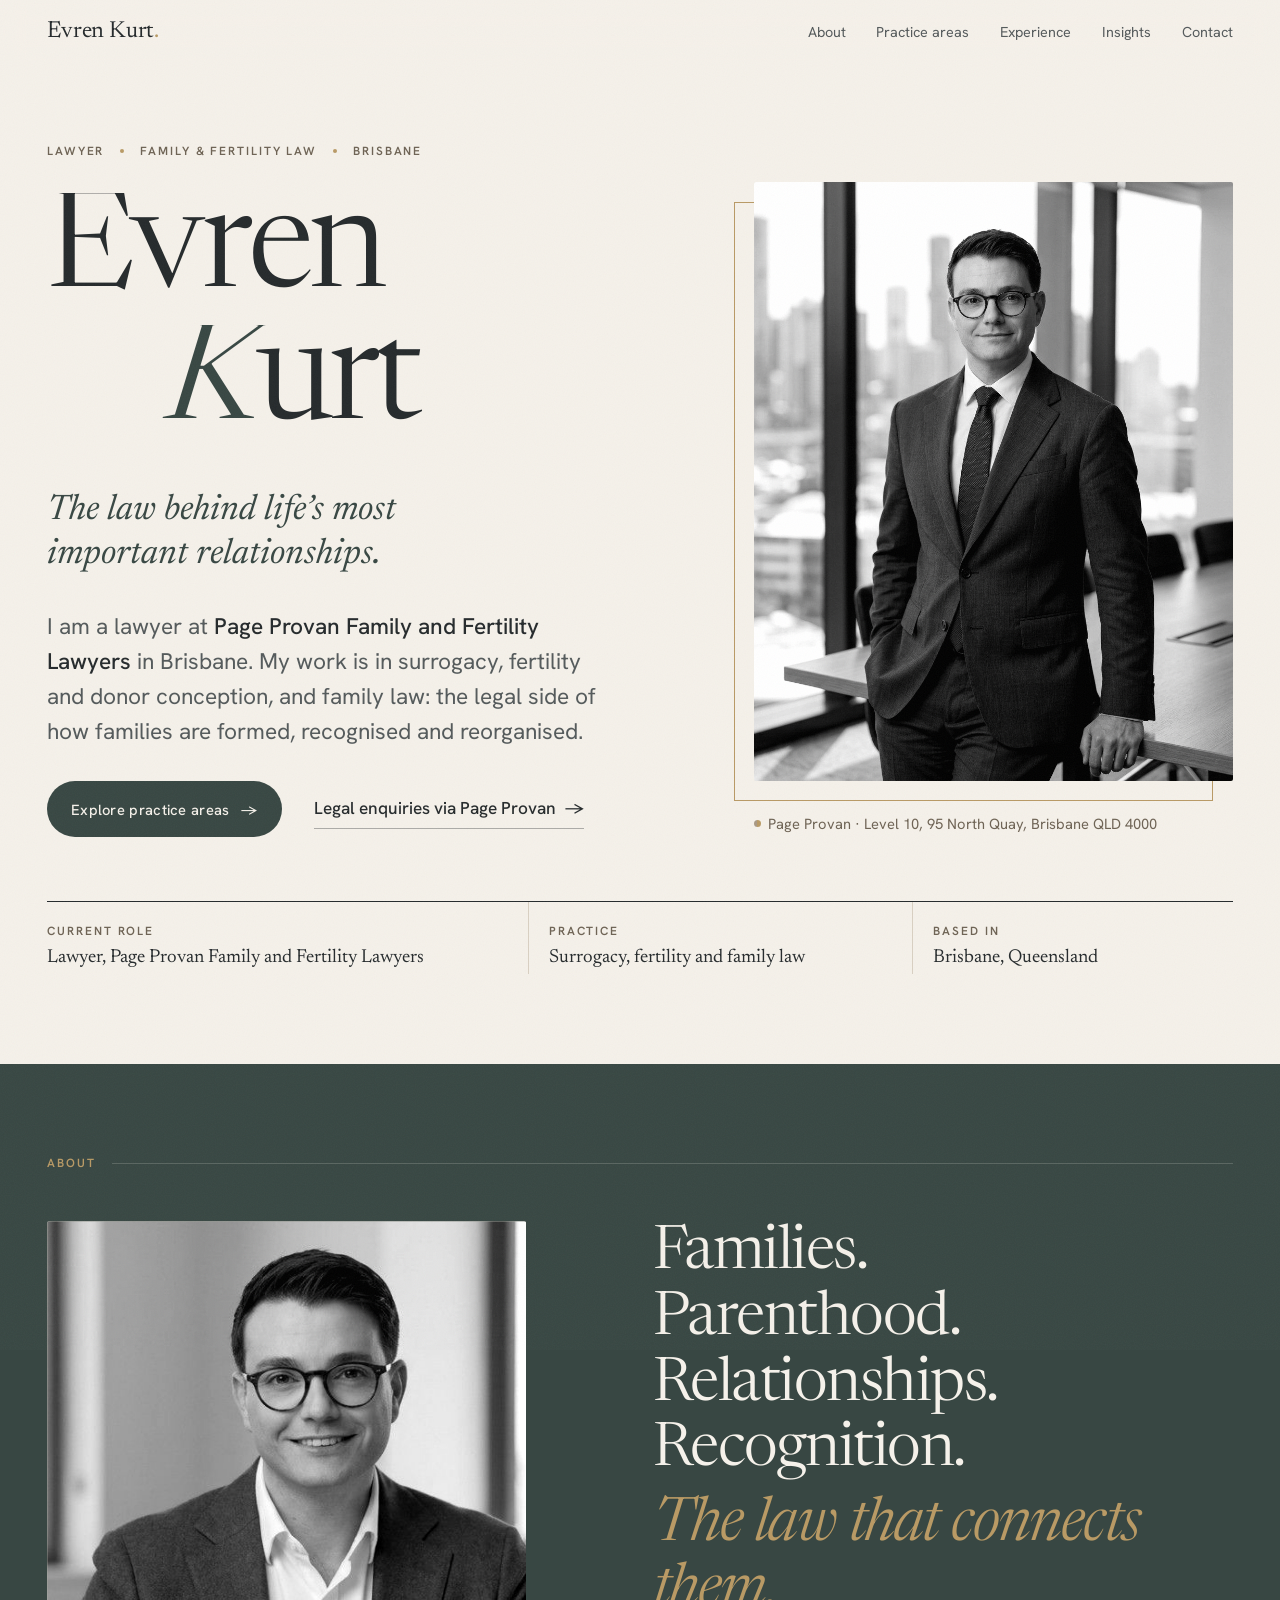
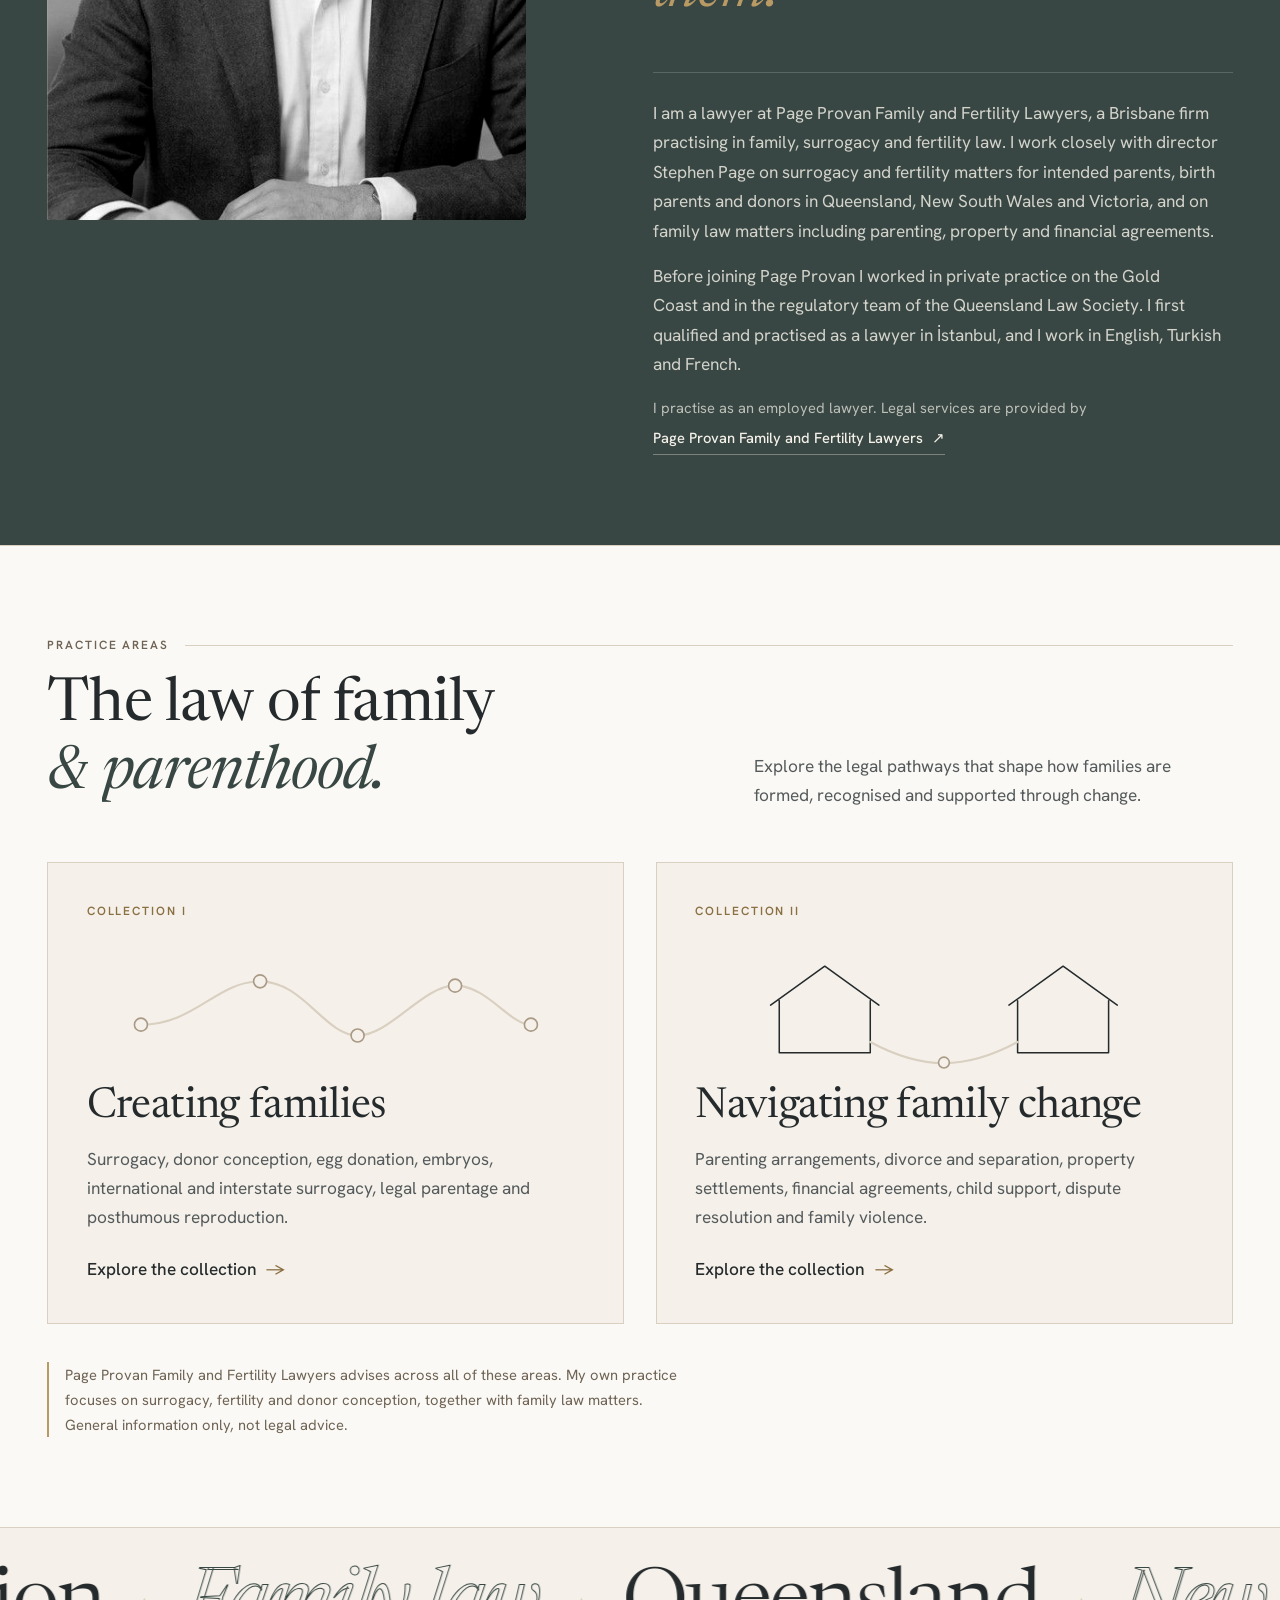
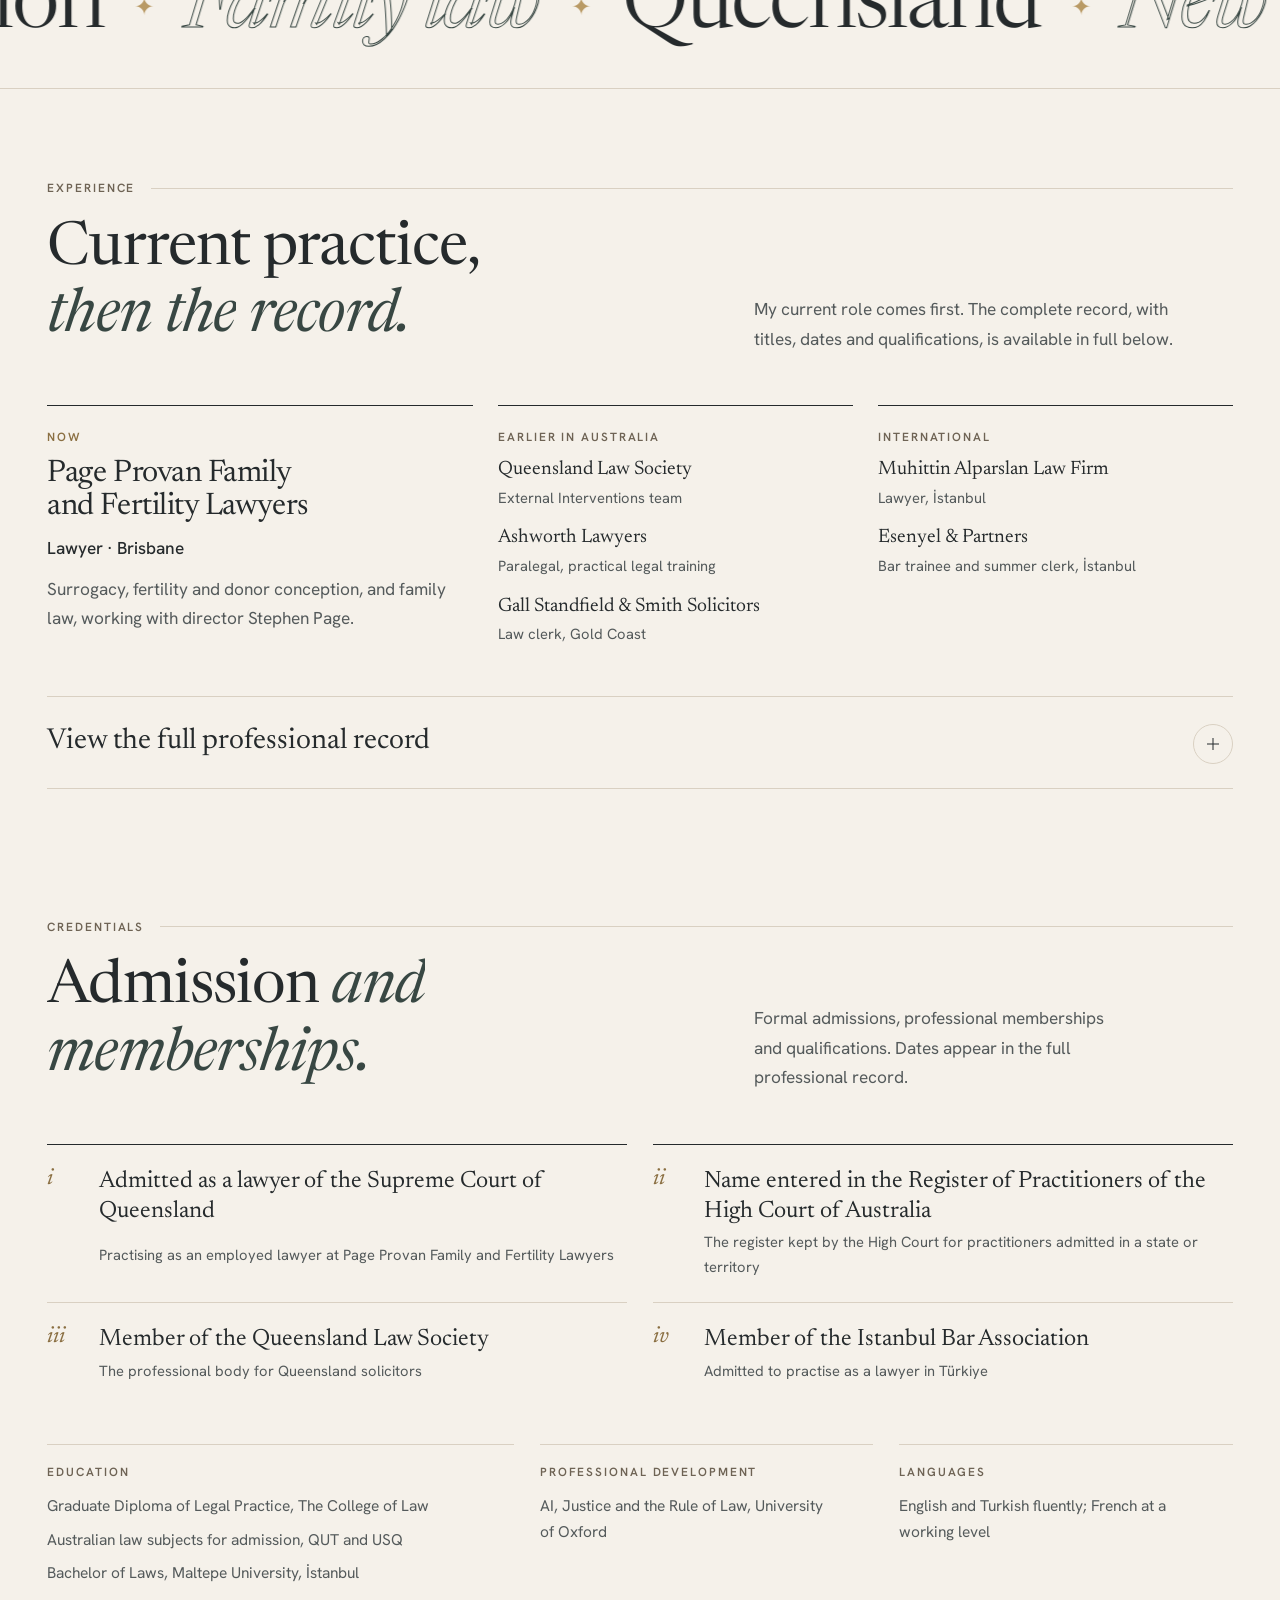
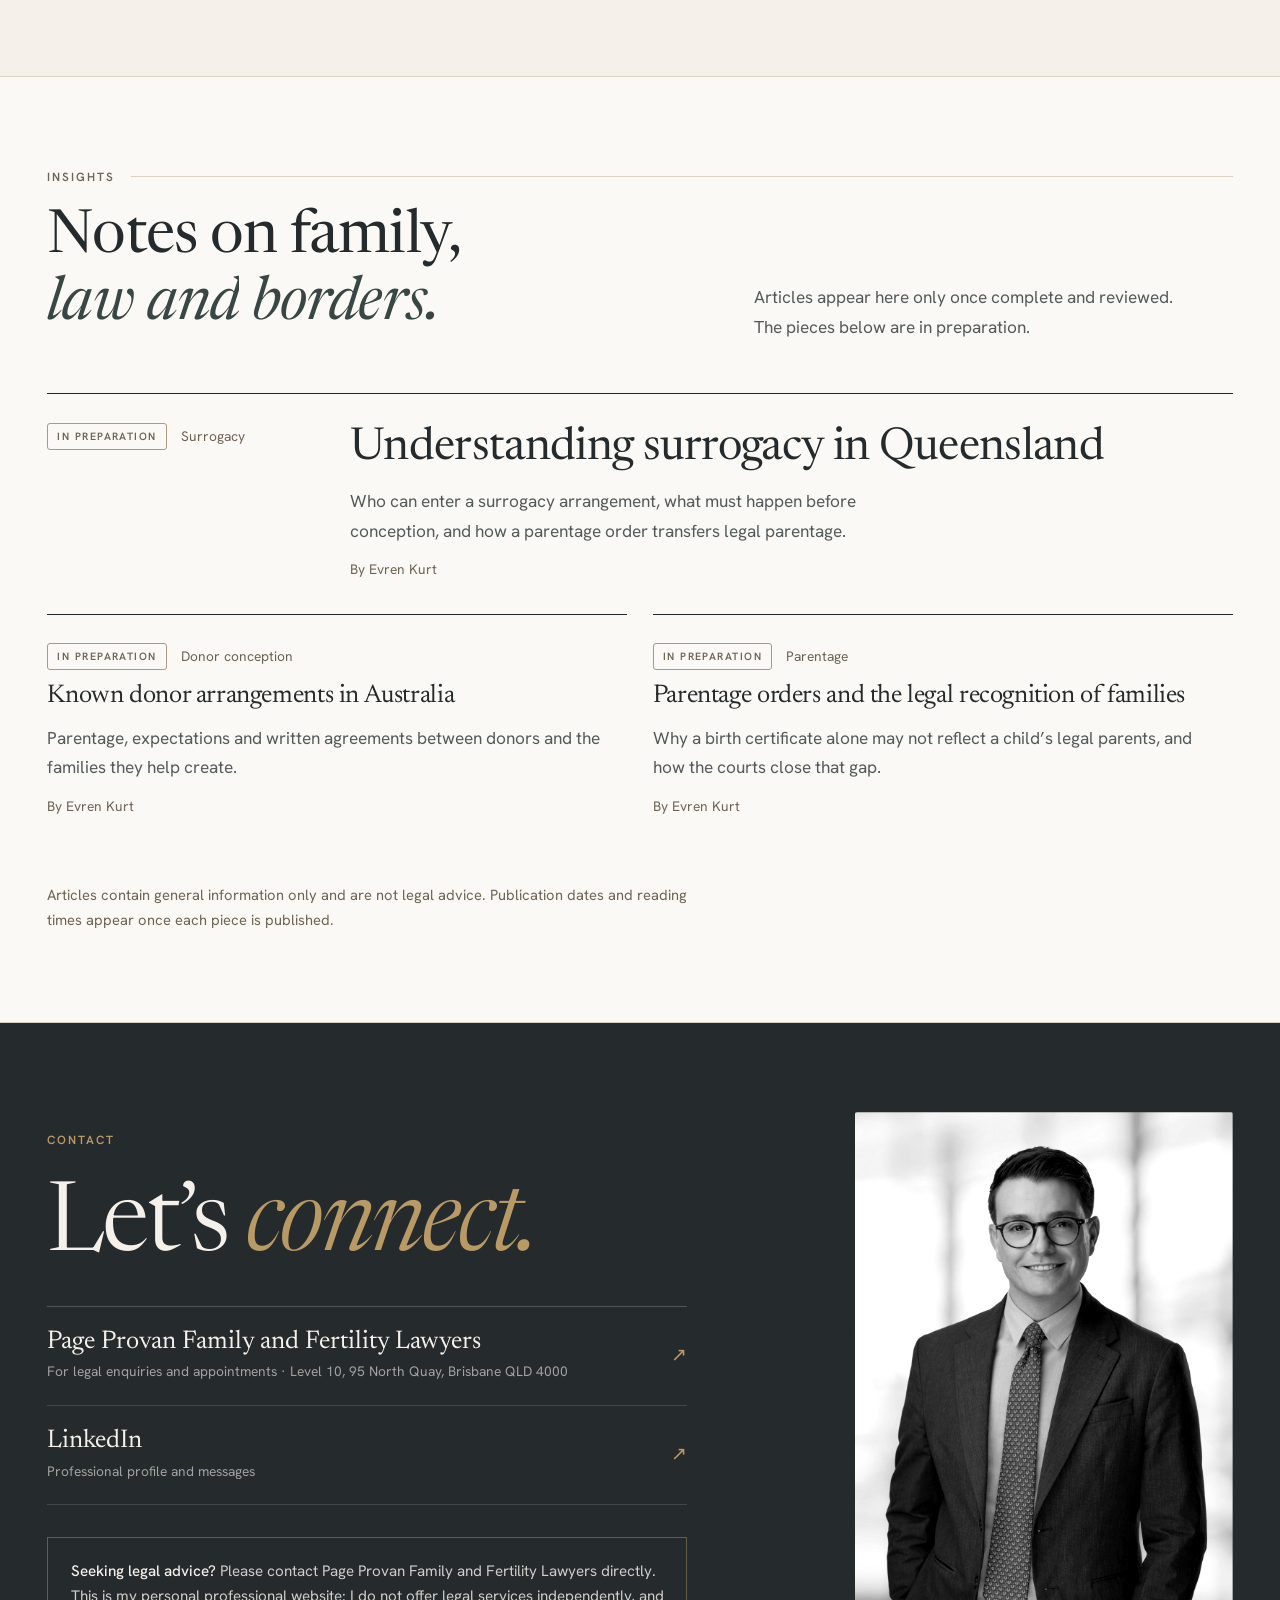
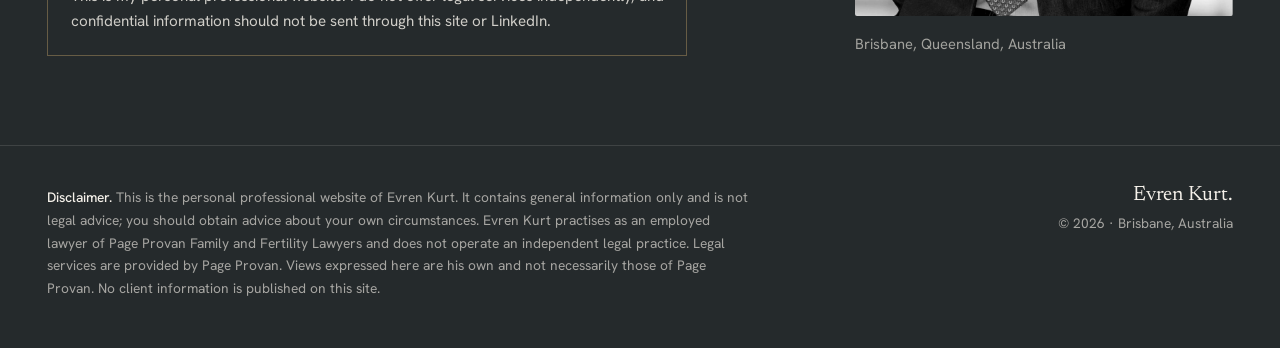
==== commit 3692c072: "Add files via upload" ====
--- a/index.html
+++ b/index.html
@@ -4,14 +4,14 @@
 <meta charset="utf-8">
 <meta name="viewport" content="width=device-width, initial-scale=1, viewport-fit=cover">
 <title>Evren Kurt | Lawyer, Family &amp; Fertility Law, Brisbane</title>
-<meta name="description" content="Evren Kurt is a Brisbane lawyer at Page Provan Family and Fertility Lawyers, working in surrogacy, fertility and family law. Previously admitted to the Istanbul Bar.">
+<meta name="description" content="Evren Kurt is a lawyer at Page Provan Family and Fertility Lawyers in Brisbane, working in surrogacy, fertility and donor conception, and family law.">
 <meta name="author" content="Evren Kurt">
 <meta name="theme-color" content="#F5F1EA">
 <link rel="canonical" href="https://evrenkurt.com/">
 <meta property="og:type" content="profile">
 <meta property="og:site_name" content="Evren Kurt">
 <meta property="og:title" content="Evren Kurt | Lawyer, Family &amp; Fertility Law">
-<meta property="og:description" content="Across borders. Through law. For families. Lawyer at Page Provan Family and Fertility Lawyers, Brisbane.">
+<meta property="og:description" content="The law behind life’s most important relationships. Lawyer at Page Provan Family and Fertility Lawyers, Brisbane.">
 <meta property="og:url" content="https://evrenkurt.com/">
 <meta property="og:image" content="https://evrenkurt.com/og-image.jpg">
 <meta property="og:image:width" content="1200">
@@ -25,7 +25,15 @@
 <link rel="preconnect" href="https://fonts.googleapis.com">
 <link rel="preconnect" href="https://fonts.gstatic.com" crossorigin>
 <link rel="stylesheet" href="https://fonts.googleapis.com/css2?family=Hanken+Grotesk:wght@400;500;600&family=Newsreader:ital,opsz,wght@0,6..72,300..500;1,6..72,300..500&display=swap">
-<link rel="stylesheet" href="style.css">
+<link rel="stylesheet" href="style.css?v=7">
+<script>
+/* Opening titles: once per visit, never with reduced motion. Fails safe after 4 seconds. */
+(function(){try{var d=document.documentElement;d.classList.add("js");
+if(window.matchMedia("(prefers-reduced-motion: reduce)").matches)return;
+var seen=false;try{seen=sessionStorage.getItem("ek-intro")==="1";}catch(e){}
+if(seen)return;d.classList.add("intro");
+setTimeout(function(){d.classList.remove("intro");},4000);}catch(e){}})();
+</script>
 <script type="application/ld+json">
 {
   "@context": "https://schema.org",
@@ -33,7 +41,7 @@
   "name": "Evren Kurt",
   "alternateName": "Muhittin Evren Kurt",
   "jobTitle": "Lawyer",
-  "worksFor": { "@type": "LegalService", "name": "Page Provan Family and Fertility Lawyers", "url": "https://www.pageprovan.com.au" },
+  "worksFor": { "@type": "LegalService", "name": "Page Provan Family and Fertility Lawyers", "url": "https://www.pageprovan.com.au", "address": { "@type": "PostalAddress", "streetAddress": "Level 10, 95 North Quay", "addressLocality": "Brisbane", "addressRegion": "QLD", "postalCode": "4000", "addressCountry": "AU" } },
   "address": { "@type": "PostalAddress", "addressLocality": "Brisbane", "addressRegion": "QLD", "addressCountry": "AU" },
   "alumniOf": [
     { "@type": "CollegeOrUniversity", "name": "Maltepe University" },
@@ -55,36 +63,44 @@
 <body>
 <a class="skip" href="#main">Skip to content</a>
 
+<div class="intro-veil" aria-hidden="true">
+  <svg class="iv-name" viewBox="0 0 900 200"><text x="450" y="140" text-anchor="middle">Evren Kurt</text></svg>
+  <span class="iv-rule"></span>
+  <span class="iv-cap">Lawyer · Brisbane</span>
+</div>
+
 <header class="site-header">
   <div class="wrap">
     <a class="wordmark" href="#top" aria-label="Evren Kurt, home">Evren Kurt<i>.</i></a>
     <button class="menu-btn" type="button" aria-expanded="false" aria-controls="site-nav"><span class="lbl">Menu</span><span class="bars" aria-hidden="true"></span></button>
     <nav class="nav" id="site-nav" aria-label="Main">
       <ul>
+        <li class="nav-home"><a href="#top">Home</a></li>
         <li><a href="#about">About</a></li>
-        <li><a href="#focus">Focus</a></li>
-        <li><a href="#career">Career</a></li>
-        <li><a href="#journal">Journal</a></li>
+        <li><a href="#practice">Practice areas</a></li>
+        <li><a href="#experience">Experience</a></li>
+        <li><a href="#insights">Insights</a></li>
         <li><a href="#contact">Contact</a></li>
       </ul>
     </nav>
   </div>
+  <span class="scroll-meter" aria-hidden="true"></span>
 </header>
 
 <main id="main">
 
-  <!-- HOME -->
+  <!-- 1. CURRENT PROFESSIONAL IDENTITY -->
   <section class="hero" id="top" aria-labelledby="hero-title">
     <div class="wrap">
       <div class="grid">
         <div class="hero-text">
-          <p class="kicker cap"><span>Lawyer | Family &amp; Fertility Law</span><span class="dot" aria-hidden="true"></span><span>Brisbane, Australia</span></p>
-          <h1 id="hero-title"><span class="ln"><span>Evren</span></span><span class="ln"><span>Kurt</span></span></h1>
-          <p class="statement">Across borders. Through law. For families.</p>
-          <p class="hero-intro">I am a lawyer at <strong>Page Provan Family and Fertility Lawyers</strong> in Brisbane, working in surrogacy, fertility and family law. I am a lawyer of the Supreme Court of Queensland and the High Court of Australia.</p>
+          <p class="kicker cap"><span>Lawyer</span><span class="dot" aria-hidden="true"></span><span>Family &amp; Fertility Law</span><span class="dot" aria-hidden="true"></span><span>Brisbane</span></p>
+          <h1 id="hero-title" aria-label="Evren Kurt"><span class="ln" aria-hidden="true"><span><span class="ch" style="--c:0">E</span><span class="ch" style="--c:1">v</span><span class="ch" style="--c:2">r</span><span class="ch" style="--c:3">e</span><span class="ch" style="--c:4">n</span></span></span><span class="ln" aria-hidden="true"><span><span class="ch" style="--c:0">K</span><span class="ch" style="--c:1">u</span><span class="ch" style="--c:2">r</span><span class="ch" style="--c:3">t</span></span></span></h1>
+          <p class="statement">The law behind life’s most important relationships.</p>
+          <p class="hero-intro">I am a lawyer at <strong>Page Provan Family and Fertility Lawyers</strong> in Brisbane. My work is in surrogacy, fertility and donor conception, and family law: the legal side of how families are formed, recognised and reorganised.</p>
           <div class="hero-cta">
-            <a class="btn" href="#about">Read my story <span class="ar" aria-hidden="true">→</span></a>
-            <a class="ulink" href="https://www.linkedin.com/in/evrenkurt" target="_blank" rel="noopener">Connect on LinkedIn <span class="ar" aria-hidden="true">↗</span></a>
+            <a class="btn" href="#practice">Explore practice areas <span class="ar" aria-hidden="true">→</span></a>
+            <a class="ulink" href="#contact">Legal enquiries via Page Provan <span class="ar" aria-hidden="true">→</span></a>
           </div>
         </div>
         <figure class="portrait">
@@ -93,340 +109,353 @@
         </figure>
       </div>
       <div class="facts">
-        <div><span class="cap">Current role</span><p>Lawyer, Page Provan</p></div>
-        <div class="wide"><span class="cap">Admitted</span><p>Supreme Court of Queensland, 2026</p><p>High Court of Australia, 2026</p><p>Istanbul Bar Association, 2018</p></div>
-        <div><span class="cap">Languages</span><p>English, Turkish, French</p></div>
-      </div>
-    </div>
-  </section>
-
-  <!-- ABOUT -->
-  <section class="sec" id="about" aria-labelledby="about-title">
-    <div class="wrap">
-      <div class="sec-head reveal">
+        <div><span class="cap">Current role</span><p>Lawyer, Page Provan Family and Fertility Lawyers</p></div>
+        <div><span class="cap">Practice</span><p>Surrogacy, fertility and family law</p></div>
+        <div><span class="cap">Based in</span><p>Brisbane, Queensland</p></div>
+      </div>
+    </div>
+  </section>
+
+  <!-- 2. PROFESSIONAL INTRODUCTION -->
+  <section class="sec spread-olive practice-intro" id="about" aria-labelledby="about-title">
+    <div class="wrap">
+      <div class="sec-head">
         <span class="label cap">About</span>
-        <h2 id="about-title">A legal career, <em>built twice.</em></h2>
-        <p>From European civil law practice in Istanbul to family and fertility law in Brisbane.</p>
-      </div>
-      <div class="grid about-grid">
+        <h2 id="about-title" class="visually-hidden">About Evren Kurt</h2>
+      </div>
+      <div class="grid pi-grid">
         <figure class="about-photo">
           <div class="frame"><img src="portrait-desk.jpg" alt="Evren Kurt smiling, seated at a desk in an office with bookshelves and plants" width="1376" height="672" loading="lazy"></div>
         </figure>
-        <div class="chapters">
-          <p class="lead-in reveal">Two legal traditions, one profession, and a practice centred on how families are formed and recognised.</p>
-          <article class="chapter reveal">
-            <span class="num" aria-hidden="true">i</span>
-            <div>
-              <h3><small>Brisbane · 2026</small>Family and fertility law</h3>
-              <p>I joined Page Provan Family and Fertility Lawyers in July 2026 and was admitted as a lawyer of the Supreme Court of Queensland the same year. I work directly with director Stephen Page in surrogacy, fertility and family law, including matters in Queensland, New South Wales and Victoria.</p>
-            </div>
-          </article>
-          <article class="chapter reveal">
-            <span class="num" aria-hidden="true">ii</span>
-            <div>
-              <h3><small>Queensland · 2021 to 2026</small>Rebuilding in Australian law</h3>
-              <p>My Australian career began on the Gold Coast at Gall Standfield &amp; Smith, in wills, estates and conveyancing. I then joined the External Interventions team at the Queensland Law Society, working inside the profession’s regulator.</p>
-              <p>Alongside full-time work I completed the required law subjects at QUT and USQ, then the Graduate Diploma of Legal Practice, with practical training in criminal law at Ashworth Lawyers.</p>
-            </div>
-          </article>
-          <article class="chapter reveal">
-            <span class="num" aria-hidden="true">iii</span>
-            <div>
-              <h3><small>Australia · 2020</small>A new country</h3>
-              <p>At the end of 2019 I left Istanbul for Australia. My overseas law degree was assessed for admission in Queensland, which set out the Australian law subjects I would need to complete.</p>
-            </div>
-          </article>
-          <article class="chapter reveal">
-            <span class="num" aria-hidden="true">iv</span>
-            <div>
-              <h3><small>İstanbul · 2014 to 2019</small>Training in the civil law</h3>
-              <p>I studied law at Maltepe University and gained my first experience as a summer clerk at Esenyel &amp; Partners, a maritime and commercial firm. After the statutory year of bar traineeship, I was admitted to the Istanbul Bar in 2018.</p>
-              <p>I then practised at Muhittin Alparslan Law Firm in property, planning and environmental matters, including court proceedings and municipal hearings.</p>
-            </div>
-          </article>
+        <div class="pi-text">
+          <ul class="themes" aria-label="What my work is about">
+            <li>Families.</li>
+            <li>Parenthood.</li>
+            <li>Relationships.</li>
+            <li>Recognition.</li>
+            <li class="last">The law that connects them.</li>
+          </ul>
+          <div class="pi-body">
+            <p>I am a lawyer at Page Provan Family and Fertility Lawyers, a Brisbane firm practising in family, surrogacy and fertility law. I work closely with director Stephen Page on surrogacy and fertility matters for intended parents, birth parents and donors in Queensland, New South Wales and Victoria, and on family law matters including parenting, property and financial agreements.</p>
+            <p>Before joining Page Provan I worked in private practice on the Gold Coast and in the regulatory team of the Queensland Law Society. I first qualified and practised as a lawyer in İstanbul, and I work in English, Turkish and French.</p>
+            <p class="pi-firm">I practise as an employed lawyer. Legal services are provided by <a class="ulink" href="https://www.pageprovan.com.au" target="_blank" rel="noopener">Page Provan Family and Fertility Lawyers <span class="ar" aria-hidden="true">↗</span></a></p>
+          </div>
         </div>
       </div>
     </div>
   </section>
 
-  <!-- FOCUS -->
-  <section class="sec spread-olive" id="focus" aria-labelledby="focus-title">
+  <!-- 3. THE LAW OF FAMILY & PARENTHOOD: entry points -->
+  <section class="sec lofp" id="practice" aria-labelledby="practice-title">
+    <span id="focus" class="anchor" aria-hidden="true"></span>
     <div class="wrap">
       <div class="sec-head reveal">
-        <span class="label cap">Areas of focus</span>
-        <h2 id="focus-title">Where family, medicine <em>and law meet.</em></h2>
-        <p>A description of the work I do at Page Provan. Every matter turns on its own facts and on the law of the relevant state or territory.</p>
-      </div>
-      <div class="focus-list stagger">
-        <article class="focus">
-          <span class="idx" aria-hidden="true">i</span>
-          <h3>Surrogacy law</h3>
-          <p>Working with intended parents and birth parents on domestic and cross-border surrogacy, from first advice through to court orders.</p>
+        <span class="label cap">Practice areas</span>
+        <h2 id="practice-title">The law of family <em>&amp; parenthood.</em></h2>
+        <p>Explore the legal pathways that shape how families are formed, recognised and supported through change.</p>
+      </div>
+      <div class="entries">
+        <a class="entry" href="creating-families.html">
+          <span class="cap">Collection i</span>
+          <svg class="entry-art" viewBox="0 0 400 120" aria-hidden="true"><path class="ln base" d="M20 80 C 70 80, 90 40, 130 40 S 190 90, 220 90 S 280 44, 310 44 S 360 80, 380 80"/><path class="ln prog" pathLength="1" d="M20 80 C 70 80, 90 40, 130 40 S 190 90, 220 90 S 280 44, 310 44 S 360 80, 380 80"/><circle cx="20" cy="80" r="6"/><circle cx="130" cy="40" r="6"/><circle cx="220" cy="90" r="6"/><circle cx="310" cy="44" r="6"/><circle cx="380" cy="80" r="6"/></svg>
+          <h3>Creating families</h3>
+          <p>Surrogacy, donor conception, egg donation, embryos, international and interstate surrogacy, legal parentage and posthumous reproduction.</p>
+          <span class="go">Explore the collection <span class="ar" aria-hidden="true">→</span></span>
+        </a>
+        <a class="entry" href="family-change.html">
+          <span class="cap">Collection ii</span>
+          <svg class="entry-art" viewBox="0 0 400 120" aria-hidden="true"><path class="ln" d="M40 62 L90 26 L140 62 M48 58 V106 H132 V58"/><path class="ln" d="M260 62 L310 26 L360 62 M268 58 V106 H352 V58"/><path class="ln base" d="M132 96 C 180 122, 220 122, 268 96"/><path class="ln prog" pathLength="1" d="M132 96 C 180 122, 220 122, 268 96"/><circle cx="200" cy="115" r="5"/></svg>
+          <h3>Navigating family change</h3>
+          <p>Parenting arrangements, divorce and separation, property settlements, financial agreements, child support, dispute resolution and family violence.</p>
+          <span class="go">Explore the collection <span class="ar" aria-hidden="true">→</span></span>
+        </a>
+      </div>
+      <p class="lofp-note">Page Provan Family and Fertility Lawyers advises across all of these areas. My own practice focuses on surrogacy, fertility and donor conception, together with family law matters. General information only, not legal advice.</p>
+    </div>
+  </section>
+
+  <!-- MARQUEE -->
+  <div class="marquee" aria-hidden="true">
+    <div class="mq-track"><div class="mq-set"><span>Surrogacy</span><i>✦</i><span class="o">Fertility</span><i>✦</i><span>Donor conception</span><i>✦</i><span class="o">Family law</span><i>✦</i><span>Queensland</span><i>✦</i><span class="o">New South Wales</span><i>✦</i><span>Victoria</span><i>✦</i></div></div>
+  </div>
+
+  <!-- 4. EXPERIENCE -->
+  <section class="sec" id="experience" aria-labelledby="experience-title">
+    <span id="career" class="anchor" aria-hidden="true"></span>
+    <div class="wrap">
+      <div class="sec-head reveal">
+        <span class="label cap">Experience</span>
+        <h2 id="experience-title">Current practice, <em>then the record.</em></h2>
+        <p>My current role comes first. The complete record, with titles, dates and qualifications, is available in full below.</p>
+      </div>
+
+      <div class="xp-groups stagger">
+        <article class="xp-group now">
+          <span class="cap">Now</span>
+          <h3>Page Provan Family and Fertility Lawyers</h3>
+          <p class="role">Lawyer · Brisbane</p>
+          <p>Surrogacy, fertility and donor conception, and family law, working with director Stephen Page.</p>
+        </article>
+        <article class="xp-group">
+          <span class="cap">Earlier in Australia</span>
           <ul>
-            <li>Legal frameworks and eligibility</li>
-            <li>Surrogacy arrangements</li>
-            <li>Parentage orders</li>
-            <li>Cross-border considerations</li>
+            <li><b>Queensland Law Society</b><span>External Interventions team</span></li>
+            <li><b>Ashworth Lawyers</b><span>Paralegal, practical legal training</span></li>
+            <li><b>Gall Standfield &amp; Smith Solicitors</b><span>Law clerk, Gold Coast</span></li>
           </ul>
-          <p class="juris"><span class="cap">Jurisdiction note</span>Each state and territory has its own surrogacy legislation, and commercial surrogacy is prohibited throughout Australia. In Queensland parentage orders are made by the Childrens Court; in Victoria, substitute parentage orders are made by the County Court or Supreme Court.</p>
         </article>
-        <article class="focus">
-          <span class="idx" aria-hidden="true">ii</span>
-          <h3>Fertility and donor conception</h3>
-          <p>The legal questions that arise from assisted reproduction, for intended parents, donors and recipients.</p>
+        <article class="xp-group">
+          <span class="cap">International</span>
           <ul>
-            <li>Known donor arrangements</li>
-            <li>Intended parenthood</li>
-            <li>Legal parentage considerations</li>
-            <li>Stored gametes and embryos</li>
+            <li><b>Muhittin Alparslan Law Firm</b><span>Lawyer, İstanbul</span></li>
+            <li><b>Esenyel &amp; Partners</b><span>Bar trainee and summer clerk, İstanbul</span></li>
           </ul>
-          <p class="juris"><span class="cap">Jurisdiction note</span>Who is a legal parent of a donor-conceived child depends on state and territory status of children laws and the Family Law Act 1975 (Cth). Some states, including New South Wales and Victoria, regulate assisted reproductive treatment through dedicated legislation; Queensland relies on national clinical guidelines.</p>
         </article>
-        <article class="focus">
-          <span class="idx" aria-hidden="true">iii</span>
-          <h3>Family law</h3>
-          <p>Parenting and property matters after separation, including the steps that come before any court proceedings.</p>
-          <ul>
-            <li>Parenting matters</li>
-            <li>Property settlements</li>
-            <li>Binding financial agreements</li>
-            <li>Dispute resolution and court processes</li>
-          </ul>
-          <p class="juris"><span class="cap">Jurisdiction note</span>Family law is largely national under the Family Law Act 1975 (Cth), with matters heard in the Federal Circuit and Family Court of Australia. Western Australia has its own Family Court.</p>
-        </article>
-      </div>
-      <p class="focus-note">General information about my areas of work, not legal advice. Legal services are provided by Page Provan Family and Fertility Lawyers.</p>
-    </div>
-  </section>
-
-  <!-- CAREER -->
-  <section class="sec" id="career" aria-labelledby="career-title">
+      </div>
+
+      <div class="record-wrap">
+        <button class="record-toggle" type="button" aria-expanded="false" aria-controls="record"><span class="rt-l">View the full professional record</span><span class="plus" aria-hidden="true"></span></button>
+        <div class="record" id="record">
+          <div>
+            <h3 class="rec-h"><span class="cap">01</span>Current practice</h3>
+            <ol class="timeline">
+              <li class="tl-item is-now">
+                <div class="tl-when">Jul 2026<br>to now</div><div class="tl-dot" aria-hidden="true"></div>
+                <div class="tl-body">
+                  <button class="tl-toggle" type="button" aria-expanded="true">
+                    <span class="tl-h">Lawyer</span>
+                    <span class="tl-meta"><span class="tag">Practice</span>Page Provan Family and Fertility Lawyers · Brisbane</span>
+                    <span class="plus" aria-hidden="true"></span>
+                  </button>
+                  <div class="tl-detail"><div><ul>
+                    <li>Law graduate from July 2026; lawyer from September 2026</li>
+                    <li>Domestic surrogacy matters from first consultation to parentage orders and birth registration, under the Surrogacy Act 2010 (Qld) and the Surrogacy Act 2010 (NSW)</li>
+                    <li>Advice on international surrogacy, including risks in destination countries, citizenship by descent and parenting orders on return to Australia</li>
+                    <li>Assisting on urgent applications to the Supreme Court of New South Wales concerning the posthumous use of reproductive material</li>
+                    <li>Known donor agreements, and the export and use of stored gametes and embryos</li>
+                    <li>Parenting, property and binding financial agreement matters in the Federal Circuit and Family Court of Australia</li>
+                  </ul></div></div>
+                </div>
+              </li>
+            </ol>
+
+            <h3 class="rec-h"><span class="cap">02</span>Earlier Australian experience</h3>
+            <ol class="timeline">
+              <li class="tl-item">
+                <div class="tl-when">May to<br>Jun 2026</div><div class="tl-dot" aria-hidden="true"></div>
+                <div class="tl-body">
+                  <button class="tl-toggle" type="button" aria-expanded="false">
+                    <span class="tl-h">Paralegal, practical legal training</span>
+                    <span class="tl-meta"><span class="tag">Training</span>Ashworth Lawyers · Brisbane · Criminal law</span>
+                    <span class="plus" aria-hidden="true"></span>
+                  </button>
+                  <div class="tl-detail"><div><ul>
+                    <li>Attended court with the firm’s lawyers and counsel</li>
+                    <li>Written submissions on sentence, supported by tables of comparable sentencing authorities</li>
+                    <li>Research memoranda on state and Commonwealth offences, and practice guides on digital evidence and suppression orders</li>
+                  </ul></div></div>
+                </div>
+              </li>
+              <li class="tl-item">
+                <div class="tl-when">Mar 2024<br>to Jun 2026</div><div class="tl-dot" aria-hidden="true"></div>
+                <div class="tl-body">
+                  <button class="tl-toggle" type="button" aria-expanded="false">
+                    <span class="tl-h">Administration Assistant, External Interventions</span>
+                    <span class="tl-meta"><span class="tag">Regulatory</span>Queensland Law Society · Enforcement and Investigation</span>
+                    <span class="plus" aria-hidden="true"></span>
+                  </button>
+                  <div class="tl-detail"><div><ul>
+                    <li>Supported the team exercising the Society’s regulatory powers under the Legal Profession Act 2007 (Qld)</li>
+                    <li>Worked on external interventions into law practices and trust account investigations</li>
+                    <li>Managed the team’s central inbox, triaging enquiries from practitioners, former clients and the public</li>
+                    <li>Supervised the safe custody of wills, deeds and client documents</li>
+                  </ul></div></div>
+                </div>
+              </li>
+              <li class="tl-item">
+                <div class="tl-when">Sep 2021<br>to Feb 2024</div><div class="tl-dot" aria-hidden="true"></div>
+                <div class="tl-body">
+                  <button class="tl-toggle" type="button" aria-expanded="false">
+                    <span class="tl-h">Law clerk</span>
+                    <span class="tl-meta"><span class="tag">Practice</span>Gall Standfield &amp; Smith Solicitors · Gold Coast</span>
+                    <span class="plus" aria-hidden="true"></span>
+                  </button>
+                  <div class="tl-detail"><div><ul>
+                    <li>Wills, enduring powers of attorney and applications for grants of probate in the Supreme Court of Queensland</li>
+                    <li>Residential and commercial conveyancing from contract to electronic settlement</li>
+                    <li>More than 200 files managed through their full lifecycle</li>
+                  </ul></div></div>
+                </div>
+              </li>
+            </ol>
+
+            <h3 class="rec-h"><span class="cap">03</span>International experience</h3>
+            <ol class="timeline">
+              <li class="tl-item">
+                <div class="tl-when">Aug 2018<br>to Dec 2019</div><div class="tl-dot" aria-hidden="true"></div>
+                <div class="tl-body">
+                  <button class="tl-toggle" type="button" aria-expanded="false">
+                    <span class="tl-h">Lawyer</span>
+                    <span class="tl-meta"><span class="tag">Practice</span>Muhittin Alparslan Law Firm · İstanbul</span>
+                    <span class="plus" aria-hidden="true"></span>
+                  </button>
+                  <div class="tl-detail"><div><ul>
+                    <li>Court proceedings concerning property resumptions and valuation objections</li>
+                    <li>Titles, planning approvals and land access for development and mining projects, including municipal hearings</li>
+                    <li>Environmental enforcement matters, including the successful defence of two environmental prosecutions</li>
+                  </ul></div></div>
+                </div>
+              </li>
+              <li class="tl-item">
+                <div class="tl-when">Jul 2017<br>to Jul 2018</div><div class="tl-dot" aria-hidden="true"></div>
+                <div class="tl-body">
+                  <button class="tl-toggle" type="button" aria-expanded="false">
+                    <span class="tl-h">Bar traineeship</span>
+                    <span class="tl-meta"><span class="tag">Training</span>Esenyel &amp; Partners · İstanbul</span>
+                    <span class="plus" aria-hidden="true"></span>
+                  </button>
+                  <div class="tl-detail"><div><ul>
+                    <li>Statutory traineeship with court attendance in İstanbul and supervised practice</li>
+                    <li>Supported charter party, cargo, marine insurance and vessel arrest litigation</li>
+                    <li>Vessel sale and purchase agreements for shipowners and insurers</li>
+                  </ul></div></div>
+                </div>
+              </li>
+              <li class="tl-item">
+                <div class="tl-when">2014<br>to 2016</div><div class="tl-dot" aria-hidden="true"></div>
+                <div class="tl-body">
+                  <button class="tl-toggle" type="button" aria-expanded="false">
+                    <span class="tl-h">Summer clerk</span>
+                    <span class="tl-meta"><span class="tag">Practice</span>Esenyel &amp; Partners · İstanbul</span>
+                    <span class="plus" aria-hidden="true"></span>
+                  </button>
+                  <div class="tl-detail"><div><ul>
+                    <li>First experience of legal practice, in maritime and commercial law</li>
+                  </ul></div></div>
+                </div>
+              </li>
+            </ol>
+
+            <h3 class="rec-h"><span class="cap">04</span>Admission and education</h3>
+            <ol class="timeline">
+              <li class="tl-item">
+                <div class="tl-when">2026</div><div class="tl-dot" aria-hidden="true"></div>
+                <div class="tl-body">
+                  <button class="tl-toggle" type="button" aria-expanded="false">
+                    <span class="tl-h">Admitted as a lawyer of the Supreme Court of Queensland</span>
+                    <span class="tl-meta"><span class="tag t-adm">Admission</span>Supreme Court of Queensland</span>
+                    <span class="plus" aria-hidden="true"></span>
+                  </button>
+                  <div class="tl-detail"><div><ul>
+                    <li>Name entered in the Register of Practitioners of the High Court of Australia, 2026</li>
+                    <li>Member of the Queensland Law Society</li>
+                  </ul></div></div>
+                </div>
+              </li>
+              <li class="tl-item">
+                <div class="tl-when">2026</div><div class="tl-dot" aria-hidden="true"></div>
+                <div class="tl-body">
+                  <button class="tl-toggle" type="button" aria-expanded="false">
+                    <span class="tl-h">Graduate Diploma of Legal Practice</span>
+                    <span class="tl-meta"><span class="tag">Professional training</span>The College of Law · Brisbane</span>
+                    <span class="plus" aria-hidden="true"></span>
+                  </button>
+                  <div class="tl-detail"><div><ul>
+                    <li>The practical legal training qualification required for admission in Queensland</li>
+                  </ul></div></div>
+                </div>
+              </li>
+              <li class="tl-item">
+                <div class="tl-when">2026</div><div class="tl-dot" aria-hidden="true"></div>
+                <div class="tl-body">
+                  <button class="tl-toggle" type="button" aria-expanded="false">
+                    <span class="tl-h">AI, Justice and the Rule of Law</span>
+                    <span class="tl-meta"><span class="tag">Professional development</span>University of Oxford</span>
+                    <span class="plus" aria-hidden="true"></span>
+                  </button>
+                  <div class="tl-detail"><div><ul>
+                    <li>Course developed with the University of Oxford’s Faculty of Law, Saïd Business School and Blavatnik School of Government; certificate issued by the Saïd Business School</li>
+                  </ul></div></div>
+                </div>
+              </li>
+              <li class="tl-item">
+                <div class="tl-when">2025</div><div class="tl-dot" aria-hidden="true"></div>
+                <div class="tl-body">
+                  <button class="tl-toggle" type="button" aria-expanded="false">
+                    <span class="tl-h">Australian law subjects for admission</span>
+                    <span class="tl-meta"><span class="tag">Academic subjects</span>Queensland University of Technology and University of Southern Queensland</span>
+                    <span class="plus" aria-hidden="true"></span>
+                  </button>
+                  <div class="tl-detail"><div><ul>
+                    <li>Individual subjects set by the Legal Practitioners Admissions Board to complete an overseas law degree for admission in Queensland</li>
+                    <li>GPA 4.85 of 7, completed while working full time</li>
+                  </ul></div></div>
+                </div>
+              </li>
+              <li class="tl-item">
+                <div class="tl-when">2018</div><div class="tl-dot" aria-hidden="true"></div>
+                <div class="tl-body">
+                  <button class="tl-toggle" type="button" aria-expanded="false">
+                    <span class="tl-h">Admitted to the Istanbul Bar</span>
+                    <span class="tl-meta"><span class="tag t-adm">Admission</span>Istanbul Bar Association</span>
+                    <span class="plus" aria-hidden="true"></span>
+                  </button>
+                  <div class="tl-detail"><div><ul>
+                    <li>Admitted after the statutory one-year bar traineeship; a current member of the Istanbul Bar Association</li>
+                  </ul></div></div>
+                </div>
+              </li>
+              <li class="tl-item">
+                <div class="tl-when">2017</div><div class="tl-dot" aria-hidden="true"></div>
+                <div class="tl-body">
+                  <button class="tl-toggle" type="button" aria-expanded="false">
+                    <span class="tl-h">Bachelor of Laws (LLB)</span>
+                    <span class="tl-meta"><span class="tag t-deg">Degree</span>Maltepe University · İstanbul</span>
+                    <span class="plus" aria-hidden="true"></span>
+                  </button>
+                  <div class="tl-detail"><div><ul>
+                    <li>Bologna-accredited law degree, later assessed for admission in Queensland</li>
+                  </ul></div></div>
+                </div>
+              </li>
+            </ol>
+            <div class="legend"><span><span class="tag t-deg">Degree</span> a completed degree</span><span><span class="tag">Academic subjects</span> individual subjects, not a degree</span><span><span class="tag t-adm">Admission</span> admission to practise</span></div>
+          </div>
+        </div>
+      </div>
+    </div>
+  </section>
+
+  <!-- 5. CREDENTIALS AND MEMBERSHIPS -->
+  <section class="sec" id="credentials" aria-labelledby="credentials-title">
+    <span id="engagement" class="anchor" aria-hidden="true"></span>
     <div class="wrap">
       <div class="sec-head reveal">
-        <span class="label cap">Career &amp; education</span>
-        <h2 id="career-title">The record, <em>in order.</em></h2>
-        <p>Practice, education, training and admission, kept distinct. Select any entry for detail.</p>
-      </div>
-
-      <div class="filters" role="group" aria-label="Filter the timeline">
-        <button class="chip" type="button" data-filter="practice" aria-pressed="false">Practice</button>
-        <button class="chip" type="button" data-filter="education" aria-pressed="false">Education &amp; training</button>
-        <button class="chip" type="button" data-filter="admission" aria-pressed="false">Admission</button>
-      </div>
-
-      <ol class="timeline">
-        <li class="progress" aria-hidden="true"></li>
-
-        <li class="tl-item is-now" data-type="practice">
-          <div class="tl-when">Jul 2026<br>to now</div><div class="tl-dot" aria-hidden="true"></div>
-          <div class="tl-body">
-            <button class="tl-toggle" type="button" aria-expanded="true">
-              <h3>Lawyer</h3>
-              <span class="tl-meta"><span class="tag">Practice</span>Page Provan Family and Fertility Lawyers · Brisbane</span>
-              <span class="plus" aria-hidden="true"></span>
-            </button>
-            <div class="tl-detail"><div><ul>
-              <li>Law graduate from July 2026; lawyer from September 2026</li>
-              <li>Domestic surrogacy matters from first consultation to parentage orders and birth registration, under the Surrogacy Act 2010 (Qld) and the Surrogacy Act 2010 (NSW)</li>
-              <li>Advice on international surrogacy, including risks in destination countries, citizenship by descent and parenting orders on return to Australia</li>
-              <li>Assisting on urgent applications to the Supreme Court of New South Wales concerning the posthumous use of reproductive material</li>
-              <li>Known donor agreements, and the export and use of stored gametes and embryos</li>
-              <li>Parenting, property and binding financial agreement matters in the Federal Circuit and Family Court of Australia</li>
-            </ul></div></div>
-          </div>
-        </li>
-
-        <li class="tl-item" data-type="admission">
-          <div class="tl-when">2026</div><div class="tl-dot" aria-hidden="true"></div>
-          <div class="tl-body">
-            <button class="tl-toggle" type="button" aria-expanded="false">
-              <h3>Admitted as a lawyer</h3>
-              <span class="tl-meta"><span class="tag t-adm">Admission</span>Supreme Court of Queensland</span>
-              <span class="plus" aria-hidden="true"></span>
-            </button>
-            <div class="tl-detail"><div><ul>
-              <li>Legal practitioner of the High Court of Australia, with the right to practise in the federal courts</li>
-              <li>Member of the Queensland Law Society</li>
-            </ul></div></div>
-          </div>
-        </li>
-
-        <li class="tl-item" data-type="education">
-          <div class="tl-when">2026</div><div class="tl-dot" aria-hidden="true"></div>
-          <div class="tl-body">
-            <button class="tl-toggle" type="button" aria-expanded="false">
-              <h3>Graduate Diploma of Legal Practice</h3>
-              <span class="tl-meta"><span class="tag">Professional training</span>The College of Law · Brisbane</span>
-              <span class="plus" aria-hidden="true"></span>
-            </button>
-            <div class="tl-detail"><div><ul>
-              <li>The practical legal training qualification required for admission in Queensland</li>
-            </ul></div></div>
-          </div>
-        </li>
-
-        <li class="tl-item" data-type="education">
-          <div class="tl-when">2026</div><div class="tl-dot" aria-hidden="true"></div>
-          <div class="tl-body">
-            <button class="tl-toggle" type="button" aria-expanded="false">
-              <h3>AI, Justice and the Rule of Law</h3>
-              <span class="tl-meta"><span class="tag">Professional development</span>University of Oxford</span>
-              <span class="plus" aria-hidden="true"></span>
-            </button>
-            <div class="tl-detail"><div><ul>
-              <li>Course developed with the University of Oxford’s Faculty of Law, Saïd Business School and Blavatnik School of Government; certificate issued by the Saïd Business School</li>
-            </ul></div></div>
-          </div>
-        </li>
-
-        <li class="tl-item" data-type="education">
-          <div class="tl-when">May to<br>Jun 2026</div><div class="tl-dot" aria-hidden="true"></div>
-          <div class="tl-body">
-            <button class="tl-toggle" type="button" aria-expanded="false">
-              <h3>Paralegal, practical legal training</h3>
-              <span class="tl-meta"><span class="tag">Professional training</span>Ashworth Lawyers · Brisbane · Criminal law</span>
-              <span class="plus" aria-hidden="true"></span>
-            </button>
-            <div class="tl-detail"><div><ul>
-              <li>Attended court with the firm’s lawyers and counsel</li>
-              <li>Written submissions on sentence, supported by tables of comparable sentencing authorities</li>
-              <li>Research memoranda on state and Commonwealth offences, and practice guides on digital evidence and suppression orders</li>
-            </ul></div></div>
-          </div>
-        </li>
-
-        <li class="tl-item" data-type="practice">
-          <div class="tl-when">Mar 2024<br>to Jun 2026</div><div class="tl-dot" aria-hidden="true"></div>
-          <div class="tl-body">
-            <button class="tl-toggle" type="button" aria-expanded="false">
-              <h3>Administration Assistant, External Interventions</h3>
-              <span class="tl-meta"><span class="tag">Practice</span>Queensland Law Society · Enforcement and Investigation</span>
-              <span class="plus" aria-hidden="true"></span>
-            </button>
-            <div class="tl-detail"><div><ul>
-              <li>Supported the team exercising the Society’s regulatory powers under the Legal Profession Act 2007 (Qld)</li>
-              <li>Worked on external interventions into law practices and trust account investigations</li>
-              <li>Managed the team’s central inbox, triaging enquiries from practitioners, former clients and the public</li>
-              <li>Supervised the safe custody of wills, deeds and client documents</li>
-            </ul></div></div>
-          </div>
-        </li>
-
-        <li class="tl-item" data-type="education">
-          <div class="tl-when">2025</div><div class="tl-dot" aria-hidden="true"></div>
-          <div class="tl-body">
-            <button class="tl-toggle" type="button" aria-expanded="false">
-              <h3>Australian law subjects for admission</h3>
-              <span class="tl-meta"><span class="tag">Academic subjects</span>Queensland University of Technology and University of Southern Queensland</span>
-              <span class="plus" aria-hidden="true"></span>
-            </button>
-            <div class="tl-detail"><div><ul>
-              <li>Individual subjects set by the Legal Practitioners Admissions Board to complete an overseas law degree for admission in Queensland</li>
-              <li>GPA 4.85 of 7, completed while working full time</li>
-            </ul></div></div>
-          </div>
-        </li>
-
-        <li class="tl-item" data-type="practice">
-          <div class="tl-when">Sep 2021<br>to Feb 2024</div><div class="tl-dot" aria-hidden="true"></div>
-          <div class="tl-body">
-            <button class="tl-toggle" type="button" aria-expanded="false">
-              <h3>Law clerk</h3>
-              <span class="tl-meta"><span class="tag">Practice</span>Gall Standfield &amp; Smith Solicitors · Gold Coast</span>
-              <span class="plus" aria-hidden="true"></span>
-            </button>
-            <div class="tl-detail"><div><ul>
-              <li>Wills, enduring powers of attorney and applications for grants of probate in the Supreme Court of Queensland</li>
-              <li>Residential and commercial conveyancing from contract to electronic settlement</li>
-              <li>More than 200 files managed through their full lifecycle</li>
-            </ul></div></div>
-          </div>
-        </li>
-
-        <li class="tl-item" data-type="practice">
-          <div class="tl-when">Aug 2018<br>to Dec 2019</div><div class="tl-dot" aria-hidden="true"></div>
-          <div class="tl-body">
-            <button class="tl-toggle" type="button" aria-expanded="false">
-              <h3>Lawyer</h3>
-              <span class="tl-meta"><span class="tag">Practice</span>Muhittin Alparslan Law Firm · İstanbul</span>
-              <span class="plus" aria-hidden="true"></span>
-            </button>
-            <div class="tl-detail"><div><ul>
-              <li>Court proceedings concerning property resumptions and valuation objections</li>
-              <li>Titles, planning approvals and land access for development and mining projects, including municipal hearings</li>
-              <li>Environmental enforcement matters, including the successful defence of two environmental prosecutions</li>
-            </ul></div></div>
-          </div>
-        </li>
-
-        <li class="tl-item" data-type="admission">
-          <div class="tl-when">2018</div><div class="tl-dot" aria-hidden="true"></div>
-          <div class="tl-body">
-            <button class="tl-toggle" type="button" aria-expanded="false">
-              <h3>Admitted to the Istanbul Bar</h3>
-              <span class="tl-meta"><span class="tag t-adm">Admission</span>Istanbul Bar Association</span>
-              <span class="plus" aria-hidden="true"></span>
-            </button>
-            <div class="tl-detail"><div><ul>
-              <li>Admitted after the statutory one-year bar traineeship</li>
-            </ul></div></div>
-          </div>
-        </li>
-
-        <li class="tl-item" data-type="education">
-          <div class="tl-when">Jul 2017<br>to Jul 2018</div><div class="tl-dot" aria-hidden="true"></div>
-          <div class="tl-body">
-            <button class="tl-toggle" type="button" aria-expanded="false">
-              <h3>Bar traineeship</h3>
-              <span class="tl-meta"><span class="tag">Professional training</span>Esenyel &amp; Partners · İstanbul</span>
-              <span class="plus" aria-hidden="true"></span>
-            </button>
-            <div class="tl-detail"><div><ul>
-              <li>Statutory traineeship with court attendance in İstanbul and supervised practice</li>
-              <li>Supported charter party, cargo, marine insurance and vessel arrest litigation</li>
-              <li>Vessel sale and purchase agreements for shipowners and insurers</li>
-            </ul></div></div>
-          </div>
-        </li>
-
-        <li class="tl-item" data-type="education">
-          <div class="tl-when">2017</div><div class="tl-dot" aria-hidden="true"></div>
-          <div class="tl-body">
-            <button class="tl-toggle" type="button" aria-expanded="false">
-              <h3>Bachelor of Laws (LLB)</h3>
-              <span class="tl-meta"><span class="tag t-deg">Degree</span>Maltepe University · İstanbul</span>
-              <span class="plus" aria-hidden="true"></span>
-            </button>
-            <div class="tl-detail"><div><ul>
-              <li>Bologna-accredited law degree, later assessed for admission in Queensland</li>
-            </ul></div></div>
-          </div>
-        </li>
-
-        <li class="tl-item" data-type="practice">
-          <div class="tl-when">2014<br>to 2016</div><div class="tl-dot" aria-hidden="true"></div>
-          <div class="tl-body">
-            <button class="tl-toggle" type="button" aria-expanded="false">
-              <h3>Summer clerk</h3>
-              <span class="tl-meta"><span class="tag">Practice</span>Esenyel &amp; Partners · İstanbul</span>
-              <span class="plus" aria-hidden="true"></span>
-            </button>
-            <div class="tl-detail"><div><ul>
-              <li>First experience of legal practice, in maritime and commercial law</li>
-            </ul></div></div>
-          </div>
-        </li>
-      </ol>
-      <div class="legend"><span><span class="tag t-deg">Degree</span> a completed degree</span><span><span class="tag">Academic subjects</span> individual subjects, not a degree</span><span><span class="tag t-adm">Admission</span> admission to practise</span></div>
-    </div>
-  </section>
-
-  <!-- JOURNAL -->
-  <section class="sec journal" id="journal" aria-labelledby="journal-title">
+        <span class="label cap">Credentials</span>
+        <h2 id="credentials-title">Admission <em>and memberships.</em></h2>
+        <p>Formal admissions, professional memberships and qualifications. Dates appear in the full professional record.</p>
+      </div>
+      <ul class="creds stagger">
+        <li><span class="n">i</span><b>Admitted as a lawyer of the Supreme Court of Queensland</b><span>Practising as an employed lawyer at Page Provan Family and Fertility Lawyers</span></li>
+        <li><span class="n">ii</span><b>Name entered in the Register of Practitioners of the High Court of Australia</b><span>The register kept by the High Court for practitioners admitted in a state or territory</span></li>
+        <li><span class="n">iii</span><b>Member of the Queensland Law Society</b><span>The professional body for Queensland solicitors</span></li>
+        <li><span class="n">iv</span><b>Member of the Istanbul Bar Association</b><span>Admitted to practise as a lawyer in Türkiye</span></li>
+      </ul>
+      <div class="quals reveal">
+        <div><span class="cap">Education</span><p>Graduate Diploma of Legal Practice, The College of Law</p><p>Australian law subjects for admission, QUT and USQ</p><p>Bachelor of Laws, Maltepe University, İstanbul</p></div>
+        <div><span class="cap">Professional development</span><p>AI, Justice and the Rule of Law, University of Oxford</p></div>
+        <div><span class="cap">Languages</span><p>English and Turkish fluently; French at a working level</p></div>
+      </div>
+    </div>
+  </section>
+
+  <!-- 6. SELECTED INSIGHTS -->
+  <section class="sec journal" id="insights" aria-labelledby="insights-title">
+    <span id="journal" class="anchor" aria-hidden="true"></span>
     <div class="wrap">
       <div class="sec-head reveal">
-        <span class="label cap">Journal</span>
-        <h2 id="journal-title">Notes on family, <em>law and borders.</em></h2>
+        <span class="label cap">Insights</span>
+        <h2 id="insights-title">Notes on family, <em>law and borders.</em></h2>
         <p>Articles appear here only once complete and reviewed. The pieces below are in preparation.</p>
       </div>
       <!-- To publish an article: create a page (for example surrogacy-in-queensland.html), wrap the title in a link,
@@ -441,68 +470,23 @@
           </div>
         </article>
         <article class="article">
-          <div class="a-meta"><span class="status">In preparation</span><span>Parentage</span></div>
-          <h3>Parentage orders and the legal recognition of families</h3>
-          <p>Why a birth certificate alone may not reflect a child’s legal parents, and how the courts close that gap.</p>
-          <span class="byline">By Evren Kurt</span>
-        </article>
-        <article class="article">
           <div class="a-meta"><span class="status">In preparation</span><span>Donor conception</span></div>
           <h3>Known donor arrangements in Australia</h3>
           <p>Parentage, expectations and written agreements between donors and the families they help create.</p>
           <span class="byline">By Evren Kurt</span>
         </article>
         <article class="article">
-          <div class="a-meta"><span class="status">In preparation</span><span>Family law</span></div>
-          <h3>Developments in Australian family law</h3>
-          <p>A practical look at recent changes to how parenting and property matters are approached.</p>
+          <div class="a-meta"><span class="status">In preparation</span><span>Parentage</span></div>
+          <h3>Parentage orders and the legal recognition of families</h3>
+          <p>Why a birth certificate alone may not reflect a child’s legal parents, and how the courts close that gap.</p>
           <span class="byline">By Evren Kurt</span>
         </article>
-        <article class="article">
-          <div class="a-meta"><span class="status">In preparation</span><span>International</span></div>
-          <h3>International perspectives on family formation</h3>
-          <p>How different legal systems recognise families formed through surrogacy and donor conception.</p>
-          <span class="byline">By Evren Kurt</span>
-        </article>
       </div>
       <p class="journal-note">Articles contain general information only and are not legal advice. Publication dates and reading times appear once each piece is published.</p>
     </div>
   </section>
 
-  <!-- ENGAGEMENT -->
-  <section class="sec" id="engagement" aria-labelledby="engage-title">
-    <div class="wrap">
-      <div class="sec-head reveal">
-        <span class="label cap">Professional engagement</span>
-        <h2 id="engage-title">Memberships <em>and learning.</em></h2>
-        <p>Verified professional activity only. This list grows as it happens.</p>
-      </div>
-      <!-- Add committees, conferences, presentations or community work here once confirmed. -->
-      <div class="engage">
-        <div class="engage-col reveal">
-          <span class="cap">Memberships</span>
-          <dl>
-            <div><dt>Queensland Law Society</dt><dd>Member</dd></div>
-            <div><dt>Istanbul Bar Association</dt><dd>Member</dd></div>
-          </dl>
-        </div>
-        <div class="engage-col reveal">
-          <span class="cap">Professional development</span>
-          <dl>
-            <div><dt>AI, Justice and the Rule of Law</dt><dd>University of Oxford, 2026</dd></div>
-          </dl>
-        </div>
-        <div class="engage-col reveal">
-          <span class="cap">Languages</span>
-          <dl>
-            <div><dt>English, Turkish and French</dt><dd>English and Turkish fluently; French at a working level</dd></div>
-          </dl>
-        </div>
-      </div>
-    </div>
-  </section>
-
-  <!-- CONTACT -->
+  <!-- 7. CONTACT AND PAGE PROVAN REFERRAL -->
   <section class="sec spread-dark contact" id="contact" aria-labelledby="contact-title">
     <div class="wrap">
       <div class="grid">
@@ -510,8 +494,8 @@
           <span class="cap">Contact</span>
           <h2 id="contact-title" class="reveal">Let’s <em>connect.</em></h2>
           <div class="contact-links">
+            <a href="https://www.pageprovan.com.au" target="_blank" rel="noopener"><span><b>Page Provan Family and Fertility Lawyers</b><small>For legal enquiries and appointments · Level 10, 95 North Quay, Brisbane QLD 4000</small></span><span class="ar" aria-hidden="true">↗</span></a>
             <a href="https://www.linkedin.com/in/evrenkurt" target="_blank" rel="noopener"><span><b>LinkedIn</b><small>Professional profile and messages</small></span><span class="ar" aria-hidden="true">↗</span></a>
-            <a href="https://www.pageprovan.com.au" target="_blank" rel="noopener"><span><b>Page Provan Family and Fertility Lawyers</b><small>For legal enquiries and appointments</small></span><span class="ar" aria-hidden="true">↗</span></a>
           </div>
           <p class="enquiry"><b>Seeking legal advice?</b> Please contact Page Provan Family and Fertility Lawyers directly. This is my personal professional website: I do not offer legal services independently, and confidential information should not be sent through this site or LinkedIn.</p>
         </div>
@@ -527,7 +511,7 @@
 <footer class="site-footer">
   <div class="wrap">
     <div class="grid">
-      <p class="disc"><b>Disclaimer.</b> This is the personal professional website of Evren Kurt. It contains general information only and is not legal advice; you should obtain advice about your own circumstances. Evren Kurt practises as an employed lawyer of Page Provan Family and Fertility Lawyers and does not operate an independent legal practice. Views expressed here are his own and not necessarily those of Page Provan. No client information is published on this site.</p>
+      <p class="disc"><b>Disclaimer.</b> This is the personal professional website of Evren Kurt. It contains general information only and is not legal advice; you should obtain advice about your own circumstances. Evren Kurt practises as an employed lawyer of Page Provan Family and Fertility Lawyers and does not operate an independent legal practice. Legal services are provided by Page Provan. Views expressed here are his own and not necessarily those of Page Provan. No client information is published on this site.</p>
       <div class="side">
         <span class="wordmark">Evren Kurt.</span>
         <span>© <span id="year">2026</span> · Brisbane, Australia</span>
@@ -536,6 +520,6 @@
   </div>
 </footer>
 
-<script src="main.js" defer></script>
+<script src="main.js?v=5" defer></script>
 </body>
 </html>
--- a/style.css
+++ b/style.css
@@ -378,3 +378,383 @@
   .frame.wipe { clip-path: none; }
   .sec-head h2.split.armed .w > span, .stagger.armed > * { transform: none; opacity: 1; }
 }
+
+/* =====================================================================
+   v3 MOTION LAYER
+   Opening titles, weighted scrolling, a pinned journey scene, scroll-read
+   typography, a marquee, a custom cursor and magnetic controls. Every effect
+   is decorative: content is complete without it, and reduced motion turns
+   it all off.
+   ===================================================================== */
+
+/* paper grain over the whole page */
+body::before {
+  content: ""; position: fixed; inset: -50%; z-index: 90; pointer-events: none; opacity: 0.045;
+  background-image: url("data:image/svg+xml;utf8,<svg xmlns='http://www.w3.org/2000/svg' width='160' height='160'><filter id='n'><feTurbulence type='fractalNoise' baseFrequency='.9' numOctaves='2' stitchTiles='stitch'/></filter><rect width='100%' height='100%' filter='url(%23n)'/></svg>");
+}
+
+/* ---------- opening titles ---------- */
+.intro-veil { display: none; }
+html.intro { overflow: hidden; }
+html.intro .intro-veil {
+  display: flex; position: fixed; inset: 0; z-index: 200; background: var(--ivory);
+  flex-direction: column; align-items: center; justify-content: center; gap: 1.1rem; cursor: pointer;
+}
+.intro-veil.lift { clip-path: inset(0 0 100% 0); transition: clip-path 1s cubic-bezier(0.76, 0, 0.24, 1); }
+.iv-name { width: min(86vw, 760px); height: auto; overflow: visible; }
+.iv-name text {
+  font-family: var(--serif); font-size: 150px; font-weight: 350; letter-spacing: -4px;
+  fill: transparent; stroke: var(--brass); stroke-width: 1.1;
+  stroke-dasharray: 900; stroke-dashoffset: 900;
+}
+.intro-veil.go .iv-name text { animation: ivDraw 1.5s cubic-bezier(0.55, 0.05, 0.3, 1) forwards, ivFill 0.7s 1.15s var(--ease) forwards; }
+.iv-rule { width: 0; height: 1px; background: var(--brass); }
+.intro-veil.go .iv-rule { animation: ivRule 0.9s 0.9s var(--ease) forwards; }
+.iv-cap { font-size: var(--fs-cap); font-weight: 600; letter-spacing: 0.3em; text-transform: uppercase; color: var(--taupe-ink); opacity: 0; }
+.intro-veil.go .iv-cap { animation: fadeUp 0.8s 1.25s var(--ease) forwards; }
+@keyframes ivDraw { to { stroke-dashoffset: 0; } }
+@keyframes ivFill { to { fill: var(--charcoal); stroke: transparent; } }
+@keyframes ivRule { to { width: min(40vw, 220px); } }
+@keyframes fadeUpIn { from { opacity: 0; transform: translateY(14px); } to { opacity: 1; transform: none; } }
+.intro-veil.go .iv-cap { animation-name: fadeUpIn; }
+/* the page waits behind the veil, then plays its own entrance */
+html.intro .hero *, html.intro .hero { animation-play-state: paused !important; }
+
+/* ---------- header scroll meter ---------- */
+.scroll-meter { position: absolute; left: 0; bottom: -1px; height: 1px; width: 100%; background: var(--brass); transform-origin: left; transform: scaleX(var(--sp, 0)); }
+
+/* ---------- hero name, letter by letter ---------- */
+.hero h1 .ln > span { animation: none; }
+.hero h1 .ch { display: inline-block; animation: rise 1.25s var(--ease) both; animation-delay: calc(0.05s + var(--c) * 0.055s); }
+.hero h1 .ln:nth-child(2) .ch { animation-delay: calc(0.32s + var(--c) * 0.055s); }
+.hero h1 .ln:nth-child(2) { padding-left: 0.9em; }
+.hero h1 .ln:nth-child(2) .ch:first-child { color: var(--olive); font-style: italic; }
+.hero-text { will-change: transform; }
+.portrait img { translate: 0 var(--py, 0px); }
+.portrait .stack { transform: translate3d(var(--mx, 0px), var(--my, 0px), 0); transition: transform 0.9s var(--ease); }
+.portrait .stack::after { transform: translate3d(calc(var(--mx, 0px) * -1.6), calc(var(--my, 0px) * -1.6), 0); transition: transform 0.9s var(--ease); }
+
+/* ---------- manifesto ---------- */
+.manifesto { padding-block: clamp(4rem, 12vw, 10rem) clamp(3rem, 8vw, 6rem); }
+.mf-text { font-family: var(--serif); font-weight: 350; font-size: clamp(2rem, 1.2rem + 3.6vw, 4.6rem); line-height: 1.12; letter-spacing: -0.025em; max-width: 21ch; text-wrap: balance; }
+.mf-text .mw { color: var(--ink); transition: color 0.5s var(--ease); }
+html.js .mf-text.armed .mw { color: #CFC5B5; }
+html.js .mf-text.armed .mw.on { color: var(--ink); }
+.mf-text .mw.em { font-style: italic; }
+html.js .mf-text.armed .mw.em.on { color: var(--olive); }
+
+/* ---------- journey (pinned) ---------- */
+.journey { background: var(--charcoal); color: var(--ivory); height: 280vh; }
+.j-pin { position: sticky; top: 0; height: 100vh; height: 100svh; display: flex; align-items: center; overflow: hidden; }
+.j-pin .wrap { width: 100%; display: grid; gap: clamp(1rem, 2.5vh, 2rem); }
+.j-head { display: flex; flex-wrap: wrap; align-items: baseline; justify-content: space-between; gap: 0.5rem 2rem; }
+.j-head .cap { color: var(--brass); order: 2; }
+.j-head h2 { font-size: var(--fs-h2); }
+.j-head h2 em { color: var(--brass); font-style: italic; }
+.j-stage { position: relative; }
+.j-map { width: 100%; height: auto; max-height: 56vh; display: block; overflow: visible; }
+.j-grid line { stroke: rgba(245, 241, 234, 0.08); stroke-width: 1; }
+.j-grid circle { fill: rgba(245, 241, 234, 0.16); }
+.j-eq { stroke: rgba(185, 154, 101, 0.45); stroke-dasharray: 3 7; }
+.j-eqlbl { fill: rgba(185, 154, 101, 0.7); font: 600 11px var(--sans); letter-spacing: 0.2em; text-transform: uppercase; }
+.j-arc-bg { fill: none; stroke: rgba(245, 241, 234, 0.12); stroke-width: 1; stroke-dasharray: 2 6; }
+.j-arc { fill: none; stroke: var(--brass); stroke-width: 1.6; stroke-linecap: round; }
+.j-plane { fill: var(--ivory); filter: drop-shadow(0 0 8px rgba(185, 154, 101, 0.9)); }
+.j-city circle { fill: var(--brass); }
+.j-city .halo { fill: none; stroke: var(--brass); stroke-width: 1; opacity: 0.5; transform-box: fill-box; transform-origin: center; animation: halo 2.6s ease-out infinite; }
+.j-bne { opacity: var(--bne, 1); transform-box: fill-box; transform-origin: center; }
+@keyframes halo { from { transform: scale(0.4); opacity: 0.8; } to { transform: scale(2.2); opacity: 0; } }
+.j-label { position: absolute; display: grid; gap: 0.1rem; max-width: 15rem; transition: opacity 0.6s var(--ease), transform 0.6s var(--ease); }
+.j-label .cap { color: rgba(245, 241, 234, 0.5); font-size: 0.64rem; }
+.j-label b { font-family: var(--serif); font-weight: 400; font-size: clamp(1.4rem, 1rem + 1.4vw, 2.2rem); line-height: 1.1; }
+.j-label small { font-size: 0.84rem; color: rgba(245, 241, 234, 0.7); }
+.j-label { left: 0; top: 0; }
+.j-l2 { text-align: right; }
+.j-stats b span { font-size: inherit; color: inherit; }
+html.js .journey.live .j-l2 { opacity: 0; transform: translateY(10px); }
+html.js .journey.live.arrived .j-l2 { opacity: 1; transform: none; }
+.j-stats { display: grid; grid-template-columns: repeat(3, minmax(0, 1fr)); border-top: 1px solid rgba(245, 241, 234, 0.18); }
+.j-stats > div { padding: 1rem 1.2rem 0 0; display: grid; gap: 0.2rem; transition: opacity 0.7s var(--ease), transform 0.7s var(--ease); }
+.j-stats > div + div { padding-left: 1.2rem; border-left: 1px solid rgba(245, 241, 234, 0.12); }
+.j-stats b { font-family: var(--serif); font-weight: 350; font-size: clamp(1.9rem, 1.2rem + 2.4vw, 3.4rem); line-height: 1; color: var(--brass); font-variant-numeric: tabular-nums; }
+.j-stats span { font-size: 0.88rem; color: rgba(245, 241, 234, 0.72); }
+html.js .journey.live .j-stats > div { opacity: 0; transform: translateY(14px); }
+html.js .journey.live .j-stats > div.on { opacity: 1; transform: none; }
+@media (max-width: 760px) {
+  .journey { height: 240vh; }
+  .j-map { max-height: 40vh; }
+  .j-label small, .j-label .cap { display: none; }
+  .j-arc { stroke-width: 3.4; } .j-arc-bg { stroke-width: 2; } .j-plane { r: 9px; }
+  .j-grid circle { r: 2px; } .j-eqlbl { font-size: 22px; }
+  .j-stats { grid-template-columns: 1fr; }
+  .j-stats > div { grid-template-columns: 5.5rem 1fr; align-items: baseline; padding: 0.55rem 0 0; }
+  .j-stats > div + div { padding-left: 0; border-left: 0; }
+  .j-stats b { font-size: 1.7rem; }
+}
+@media (max-height: 640px) and (min-width: 761px) { .j-map { max-height: 46vh; } .j-label small { display: none; } }
+
+/* ---------- section labels draw their rule ---------- */
+.sec-head.lab-armed .label::after { transform: scaleX(0); transform-origin: left; }
+.sec-head.lab-armed.drawn .label::after { transform: none; transition: transform 1.6s var(--ease) 0.2s; }
+
+/* ---------- focus cards: tilt and a brass sheen ---------- */
+.focus { transform: perspective(1100px) rotateX(var(--rx, 0deg)) rotateY(var(--ry, 0deg)); transition: transform 0.6s var(--ease), background-color 0.4s; background-image: radial-gradient(420px circle at var(--gx, 50%) var(--gy, 0%), rgba(185, 154, 101, var(--ga, 0)), transparent 62%); }
+.focus .idx { display: inline-block; transition: transform 0.8s var(--ease); }
+.focus:hover .idx { transform: translateX(6px) rotate(-4deg); }
+
+/* ---------- marquee ---------- */
+.marquee { overflow: hidden; padding-block: clamp(1.8rem, 4vw, 3.2rem); border-bottom: 1px solid var(--rule); background: var(--ivory); }
+.mq-track { display: flex; width: max-content; will-change: transform; }
+.mq-set { display: flex; align-items: center; gap: clamp(1.2rem, 2.4vw, 2.6rem); padding-right: clamp(1.2rem, 2.4vw, 2.6rem); white-space: nowrap; }
+.mq-set span { font-family: var(--serif); font-weight: 350; font-size: clamp(2.6rem, 1.6rem + 4.5vw, 6.2rem); line-height: 1; letter-spacing: -0.025em; }
+.mq-set span.o { color: transparent; -webkit-text-stroke: 1px var(--olive); font-style: italic; }
+.mq-set i { font-style: normal; color: var(--brass); font-size: clamp(1rem, 0.7rem + 1vw, 1.6rem); }
+
+/* ---------- timeline dots breathe when reached ---------- */
+.tl-item.lit .tl-dot::before { transform: scale(1.15); }
+
+/* ---------- custom cursor (fine pointers only) ---------- */
+.cursor { position: fixed; left: 0; top: 0; z-index: 300; pointer-events: none; }
+.cursor .c-dot, .cursor .c-ring { position: fixed; left: 0; top: 0; border-radius: 50%; will-change: transform; }
+.cursor .c-dot { width: 6px; height: 6px; margin: -3px 0 0 -3px; background: var(--brass); }
+.cursor .c-ring { width: 38px; height: 38px; margin: -19px 0 0 -19px; border: 1px solid rgba(185, 154, 101, 0.8); transition: width 0.45s var(--ease), height 0.45s var(--ease), margin 0.45s var(--ease), background-color 0.45s, border-color 0.45s, opacity 0.3s; display: grid; place-items: center; }
+.cursor .c-ring em { font-style: normal; font-size: 0.62rem; font-weight: 600; letter-spacing: 0.18em; text-transform: uppercase; color: var(--ivory); opacity: 0; transition: opacity 0.3s; }
+.cursor.link .c-ring { width: 64px; height: 64px; margin: -32px 0 0 -32px; background: rgba(185, 154, 101, 0.14); }
+.cursor.photo .c-ring { width: 96px; height: 96px; margin: -48px 0 0 -48px; background: rgba(37, 42, 44, 0.55); border-color: transparent; backdrop-filter: blur(2px); }
+.cursor.photo .c-ring em { opacity: 1; }
+.cursor.photo .c-dot, .cursor.link .c-dot { opacity: 0; }
+.cursor.hide .c-dot, .cursor.hide .c-ring { opacity: 0; }
+.cursor.down .c-ring { width: 30px; height: 30px; margin: -15px 0 0 -15px; }
+
+/* weighted scrolling replaces native smooth scrolling while it is active */
+html.ss { scroll-behavior: auto; }
+
+/* magnetic controls */
+[data-mag] { transition: translate 0.6s var(--ease); }
+[data-mag].pull { transition: translate 0.15s linear; }
+
+@media (prefers-reduced-motion: reduce) {
+  html.intro .intro-veil { display: none; }
+  .journey { height: auto; } .j-pin { position: static; height: auto; padding-block: 5rem; }
+  .cursor { display: none; }
+  body::before { display: none; }
+}
+
+/* header turns dark while it passes over the dark spreads */
+.site-header { transition: border-color 0.4s, background-color 0.5s var(--ease), color 0.5s var(--ease); }
+.site-header.on-dark { background: color-mix(in srgb, var(--charcoal) 88%, transparent); color: var(--ivory); border-bottom-color: rgba(245, 241, 234, 0.1); }
+.site-header.on-dark .nav a { color: rgba(245, 241, 234, 0.7); }
+.site-header.on-dark .nav a:hover, .site-header.on-dark .nav a[aria-current="true"] { color: var(--ivory); }
+.site-header.on-dark .menu-btn { color: var(--ivory); }
+@media (max-width: 820px) { .site-header.on-dark .nav a { color: var(--ink); } }
+
+/* =====================================================================
+   v4 REFINEMENT
+   Current practice first, The Architecture of Family, experience record,
+   credentials. Motion is quieter than v3.
+   ===================================================================== */
+.visually-hidden { position: absolute !important; width: 1px; height: 1px; padding: 0; margin: -1px; overflow: hidden; clip: rect(0 0 0 0); white-space: nowrap; border: 0; }
+.anchor { position: absolute; top: 0; left: 0; width: 1px; height: 1px; }
+.nav-home { display: none; }
+@media (max-width: 820px) { .nav-home { display: list-item; } }
+.facts { grid-template-columns: minmax(0, 1.5fr) minmax(0, 1.2fr) minmax(0, 1fr); }
+.statement { max-width: 20ch; }
+.hero-intro { max-width: 44ch; }
+
+/* ---------- professional introduction ---------- */
+.practice-intro .sec-head { margin-bottom: clamp(1.8rem, 4vw, 3rem); }
+.pi-grid { row-gap: clamp(2.5rem, 5vw, 4rem); align-items: start; }
+.practice-intro .about-photo { grid-column: 1 / 6; position: sticky; top: 6.5rem; }
+.pi-text { grid-column: 7 / 13; display: grid; gap: clamp(2rem, 4vw, 3rem); min-width: 0; }
+.themes { list-style: none; margin: 0; padding: 0; font-family: var(--serif); font-weight: 350; font-size: clamp(2.2rem, 1.4rem + 3vw, 4.2rem); line-height: 1.08; letter-spacing: -0.025em; }
+.themes li { display: block; transition: opacity 0.9s var(--ease), transform 0.9s var(--ease), color 0.9s var(--ease); }
+.themes li.last { font-style: italic; color: var(--brass); margin-top: 0.15em; }
+html.js .themes.armed li { opacity: 0.18; transform: translateX(-0.4em); }
+html.js .themes.armed li.on { opacity: 1; transform: none; }
+.pi-body { display: grid; gap: 1rem; color: rgba(245, 241, 234, 0.82); max-width: 58ch; border-top: 1px solid rgba(245, 241, 234, 0.18); padding-top: 1.6rem; }
+.pi-firm { font-size: var(--fs-sm); color: rgba(245, 241, 234, 0.7); }
+.pi-firm .ulink { color: var(--ivory); }
+@media (max-width: 900px) {
+  .practice-intro .about-photo, .pi-text { grid-column: 1 / -1; }
+  .practice-intro .about-photo { position: static; max-width: 520px; }
+}
+
+/* ---------- the architecture of family ---------- */
+.aof { background: var(--paper); border-block: 1px solid var(--rule); }
+.aof-tabs { position: relative; display: grid; grid-template-columns: repeat(3, minmax(0, 1fr)); border-bottom: 1px solid var(--rule); margin-bottom: clamp(2rem, 4vw, 3.2rem); }
+.aof-tab { font: inherit; background: none; border: 0; cursor: pointer; text-align: left; padding: 1.1rem 1rem 1.2rem 0; display: grid; gap: 0.3rem; color: var(--ink-soft); transition: color 0.35s var(--ease); min-width: 0; }
+.aof-tab .n { font-family: var(--serif); font-style: italic; font-size: 1.3rem; color: var(--brass-ink); line-height: 1; }
+.aof-tab .t { font-family: var(--serif); font-size: clamp(1.15rem, 0.9rem + 1vw, 1.7rem); line-height: 1.15; }
+.aof-tab:hover, .aof-tab[aria-selected="true"] { color: var(--ink); }
+.aof-tab:focus-visible { outline-offset: -2px; }
+.aof-ink { position: absolute; bottom: -1px; left: 0; height: 2px; width: var(--w, 33.3%); background: var(--brass); transform: translateX(var(--x, 0)); transition: transform 0.7s var(--ease), width 0.7s var(--ease); }
+html:not(.js) .aof-tabs, .aof-tabs[hidden] { display: none; }
+.aof-title { font-size: var(--fs-h3); margin-bottom: 1.5rem; }
+html.js .aof.tabbed .aof-title { position: absolute !important; width: 1px; height: 1px; overflow: hidden; clip: rect(0 0 0 0); }
+.aof-panel { outline: none; }
+.aof-panel + .aof-panel { margin-top: 4rem; }
+html.js .aof.tabbed .aof-panel + .aof-panel { margin-top: 0; }
+.aof-panel[hidden] { display: none; }
+.aof-grid { display: grid; grid-template-columns: repeat(12, minmax(0, 1fr)); column-gap: clamp(1rem, 2vw, 2rem); row-gap: 2rem; align-items: start; }
+.aof-art { grid-column: 1 / 6; margin: 0; position: sticky; top: 6.5rem; }
+.aof-art svg {
+  width: 100%; height: auto; display: block; overflow: visible; border: 1px solid var(--rule); background-color: var(--ivory);
+  background-image: linear-gradient(rgba(37, 42, 44, 0.05) 1px, transparent 1px), linear-gradient(90deg, rgba(37, 42, 44, 0.05) 1px, transparent 1px);
+  background-size: 24px 24px; background-position: -1px -1px;
+}
+.aof-art .ln { fill: none; stroke: var(--charcoal); stroke-width: 1.3; stroke-linecap: round; stroke-linejoin: round; transition: stroke 0.5s var(--ease), stroke-width 0.5s var(--ease), opacity 0.5s; }
+.aof-art .ln.faint { stroke: var(--taupe); stroke-width: 1; }
+.aof-art .ln.dash { stroke-dasharray: 5 6; }
+.aof-art .dotc { fill: var(--brass); }
+.aof-art text { font-family: var(--sans); font-size: 12px; font-weight: 600; letter-spacing: 0.14em; text-transform: uppercase; fill: var(--taupe-ink); transition: fill 0.5s; }
+.aof-art text.note { font-family: var(--serif); font-style: italic; font-size: 17px; letter-spacing: 0; text-transform: none; }
+.aof-art .core .ln { stroke: var(--brass-ink); }
+/* highlighted part of the drawing */
+.aof-art [data-part].hl .ln, .aof-art [data-step].hl .ln { stroke: var(--brass); stroke-width: 2.4; }
+.aof-art [data-part].hl text, .aof-art [data-step].hl text { fill: var(--ink); }
+.aof-art [data-step].done .ln { stroke: var(--brass-ink); }
+.aof-art.dim [data-part]:not(.hl):not(.core) { opacity: 0.45; }
+.aof-art figcaption { margin-top: 0.9rem; font-size: var(--fs-sm); color: var(--taupe-ink); max-width: 46ch; line-height: 1.55; }
+.aof-art .key { display: inline-block; width: 22px; height: 0; border-top: 2px solid var(--charcoal); vertical-align: middle; margin: 0 0.4rem 0 0; }
+.aof-art .key.dashed { border-top-style: dashed; margin-left: 0.5rem; }
+/* the drawing assembles itself when an area opens */
+.aof-art.drawing .ln { stroke-dasharray: 1 1; stroke-dashoffset: 1; animation: aofDraw 1.3s var(--ease) forwards; animation-delay: calc(var(--d, 0) * 45ms); }
+.aof-art.drawing .ln.dash { stroke-dasharray: 1 1; }
+.aof-art.drawing text, .aof-art.drawing .dotc { opacity: 0; animation: aofFade 0.8s var(--ease) 0.7s forwards; }
+@keyframes aofDraw { to { stroke-dashoffset: 0; } }
+@keyframes aofFade { to { opacity: 1; } }
+.aof-content { grid-column: 7 / 13; min-width: 0; display: grid; gap: 1.8rem; }
+.aof-lead { font-family: var(--serif); font-size: var(--fs-lead); line-height: 1.5; max-width: 50ch; }
+.principles { list-style: none; margin: 0; padding: 0; display: grid; gap: 0; border-top: 1px solid var(--charcoal); }
+.principles li { padding: 1rem 0 1rem 1.6rem; border-bottom: 1px solid var(--rule); position: relative; color: var(--ink-soft); font-size: 0.97rem; }
+.principles li::before { content: ""; position: absolute; left: 0; top: 1.55rem; width: 0.8rem; height: 1px; background: var(--brass); }
+.principles b { display: block; color: var(--ink); font-weight: 500; margin-bottom: 0.15rem; }
+.topics, .steps { display: grid; list-style: none; margin: 0; padding: 0; }
+.topic, .step { border-bottom: 1px solid var(--rule); }
+.topic:first-child, .step:first-child { border-top: 1px solid var(--rule); }
+.topic h4, .step h4 { margin: 0; font-weight: 400; }
+.topic-btn { width: 100%; font: inherit; color: inherit; background: none; border: 0; cursor: pointer; text-align: left; display: grid; grid-template-columns: 2.6rem minmax(0, 1fr) auto; gap: 0.6rem; align-items: center; padding: 1.05rem 0; }
+.topic-btn .ix { font-family: var(--serif); font-style: italic; color: var(--brass-ink); font-size: 1.05rem; }
+.topic-btn .tt { font-family: var(--serif); font-size: clamp(1.15rem, 1rem + 0.5vw, 1.4rem); line-height: 1.25; transition: color 0.3s, transform 0.5s var(--ease); }
+.topic-btn:hover .tt { color: var(--olive); transform: translateX(3px); }
+.topic-btn .plus { grid-column: auto; grid-row: auto; margin-top: 0; position: relative; width: 30px; height: 30px; border-radius: 50%; border: 1px solid var(--rule); transition: background 0.3s, border-color 0.3s; }
+.topic-btn .plus::before, .topic-btn .plus::after { content: ""; position: absolute; left: 50%; top: 50%; width: 10px; height: 1px; background: var(--ink); transform: translate(-50%, -50%); transition: transform 0.45s var(--ease); }
+.topic-btn .plus::after { transform: translate(-50%, -50%) rotate(90deg); }
+.topic-btn:hover .plus { border-color: var(--brass); }
+.topic-btn[aria-expanded="true"] .plus { background: var(--charcoal); border-color: var(--charcoal); }
+.topic-btn[aria-expanded="true"] .plus::before, .topic-btn[aria-expanded="true"] .plus::after { background: var(--ivory); }
+.topic-btn[aria-expanded="true"] .plus::after { transform: translate(-50%, -50%) rotate(0deg); }
+.topic-body { display: grid; grid-template-rows: 1fr; transition: grid-template-rows 0.55s var(--ease); }
+html.js .topic:not(.open) > .topic-body, html.js .step:not(.open) > .topic-body { grid-template-rows: 0fr; }
+html.js .topic:not(.open) > .topic-body > div, html.js .step:not(.open) > .topic-body > div { visibility: hidden; transition: visibility 0s 0.55s; }
+.topic-body > div { overflow: hidden; }
+.topic-body p { padding: 0 2.5rem 1.3rem 3.2rem; color: var(--ink-soft); max-width: 62ch; }
+.step-nav { display: flex; align-items: center; justify-content: space-between; gap: 1rem; }
+.step-nav[hidden] { display: none; }
+.sn-btn { font: inherit; font-size: var(--fs-sm); background: none; border: 1px solid var(--rule); border-radius: 999px; padding: 0.55rem 1rem; cursor: pointer; color: var(--ink); transition: border-color 0.3s, background 0.3s, color 0.3s; }
+.sn-btn:hover:not(:disabled) { border-color: var(--charcoal); }
+.sn-btn:disabled { opacity: 0.4; cursor: default; }
+.sn-count { font-size: var(--fs-cap); font-weight: 600; letter-spacing: 0.16em; text-transform: uppercase; color: var(--taupe-ink); }
+.aof-note { margin-top: clamp(2rem, 4vw, 3rem); font-size: var(--fs-sm); color: var(--taupe-ink); max-width: 80ch; border-left: 2px solid var(--brass); padding-left: 1rem; }
+@media (max-width: 900px) {
+  .aof-art, .aof-content { grid-column: 1 / -1; }
+  .aof-art { position: static; max-width: 440px; }
+  .aof-art text { font-size: 15px; }
+}
+@media (max-width: 600px) {
+  .aof-tabs { grid-template-columns: 1fr; border-bottom: 0; }
+  .aof-tab { grid-template-columns: 2rem 1fr; align-items: baseline; padding: 0.85rem 0; border-bottom: 1px solid var(--rule); }
+  .aof-tab[aria-selected="true"] { box-shadow: inset 2px 0 0 var(--brass); padding-left: 0.8rem; }
+  .aof-ink { display: none; }
+  .topic-body p { padding: 0 0.5rem 1.2rem 3.2rem; }
+  .aof-art svg { max-height: 300px; }
+}
+
+/* ---------- experience ---------- */
+.xp-groups { display: grid; grid-template-columns: 1.2fr 1fr 1fr; gap: 0 clamp(1rem, 2vw, 2rem); }
+.xp-group { border-top: 1px solid var(--charcoal); padding-top: 1.3rem; display: grid; gap: 0.7rem; align-content: start; }
+.xp-group .cap { color: var(--taupe-ink); }
+.xp-group.now .cap { color: var(--brass-ink); }
+.xp-group h3 { font-size: var(--fs-h3); }
+.xp-group .role { font-weight: 500; }
+.xp-group > p:not(.role) { color: var(--ink-soft); max-width: 40ch; }
+.xp-group ul { list-style: none; margin: 0; padding: 0; display: grid; gap: 0.9rem; }
+.xp-group li b { display: block; font-family: var(--serif); font-weight: 400; font-size: 1.22rem; line-height: 1.25; }
+.xp-group li span { font-size: 0.92rem; color: var(--ink-soft); }
+@media (max-width: 860px) { .xp-groups { grid-template-columns: 1fr; row-gap: 2rem; } }
+.record-wrap { margin-top: clamp(2.5rem, 5vw, 4rem); }
+.record-toggle { width: 100%; font: inherit; background: none; border: 0; border-top: 1px solid var(--rule); border-bottom: 1px solid var(--rule); padding: 1.3rem 0; display: flex; justify-content: space-between; align-items: center; gap: 1rem; cursor: pointer; color: var(--ink); text-align: left; }
+.record-toggle .rt-l { font-family: var(--serif); font-size: clamp(1.3rem, 1rem + 1vw, 1.8rem); transition: color 0.3s; }
+.record-toggle:hover .rt-l { color: var(--olive); }
+.record-toggle .plus { position: relative; flex: none; width: 40px; height: 40px; border-radius: 50%; border: 1px solid var(--rule); transition: background 0.3s, border-color 0.3s; }
+.record-toggle .plus::before, .record-toggle .plus::after { content: ""; position: absolute; left: 50%; top: 50%; width: 12px; height: 1px; background: var(--ink); transform: translate(-50%, -50%); transition: transform 0.45s var(--ease); }
+.record-toggle .plus::after { transform: translate(-50%, -50%) rotate(90deg); }
+.record-toggle[aria-expanded="true"] .plus { background: var(--charcoal); border-color: var(--charcoal); }
+.record-toggle[aria-expanded="true"] .plus::before, .record-toggle[aria-expanded="true"] .plus::after { background: var(--ivory); }
+.record-toggle[aria-expanded="true"] .plus::after { transform: translate(-50%, -50%) rotate(0deg); }
+.record { display: grid; grid-template-rows: 1fr; transition: grid-template-rows 0.8s var(--ease); }
+html.js .record-toggle[aria-expanded="false"] + .record { grid-template-rows: 0fr; }
+.record > div { overflow: hidden; }
+html.js .record-toggle[aria-expanded="false"] + .record > div { visibility: hidden; transition: visibility 0s 0.8s; }
+.rec-h { display: flex; align-items: baseline; gap: 1rem; font-size: 1.5rem; margin: 2.6rem 0 0.6rem; }
+.rec-h .cap { color: var(--brass-ink); }
+.tl-toggle .tl-h { display: block; margin: 0; font-family: var(--serif); font-weight: 400; font-size: 1.42rem; line-height: 1.2; transition: color 0.3s; }
+.tl-toggle:hover .tl-h { color: var(--olive); }
+.timeline + .rec-h { margin-top: 3rem; }
+
+/* ---------- credentials ---------- */
+.creds { list-style: none; margin: 0; padding: 0; display: grid; grid-template-columns: repeat(2, minmax(0, 1fr)); gap: 0 clamp(1rem, 2vw, 2rem); }
+.creds li { display: grid; grid-template-columns: 2.6rem minmax(0, 1fr); gap: 0.2rem 0.6rem; padding: 1.4rem 0; border-top: 1px solid var(--rule); }
+.creds li:nth-child(-n + 2) { border-top-color: var(--charcoal); }
+.creds .n { grid-row: 1 / span 2; font-family: var(--serif); font-style: italic; font-size: 1.4rem; color: var(--brass-ink); line-height: 1.1; }
+.creds b { font-family: var(--serif); font-weight: 400; font-size: clamp(1.2rem, 1rem + 0.6vw, 1.5rem); line-height: 1.25; }
+.creds li > span:last-child { font-size: 0.92rem; color: var(--ink-soft); }
+.quals { margin-top: clamp(2rem, 4vw, 3rem); display: grid; grid-template-columns: 1.4fr 1fr 1fr; gap: 0 clamp(1rem, 2vw, 2rem); }
+.quals > div { border-top: 1px solid var(--rule); padding-top: 1.1rem; display: grid; gap: 0.45rem; align-content: start; }
+.quals .cap { color: var(--taupe-ink); margin-bottom: 0.2rem; }
+.quals p { color: var(--ink-soft); font-size: 0.97rem; }
+@media (max-width: 860px) { .creds, .quals { grid-template-columns: 1fr; } .creds li:nth-child(2) { border-top-color: var(--rule); } .quals { row-gap: 1.6rem; } }
+
+/* ---------- quieter motion ---------- */
+.cursor .c-ring { width: 30px; height: 30px; margin: -15px 0 0 -15px; border-color: rgba(185, 154, 101, 0.6); }
+.cursor.link .c-ring, .cursor.photo .c-ring { width: 46px; height: 46px; margin: -23px 0 0 -23px; background: rgba(185, 154, 101, 0.1); border-color: rgba(185, 154, 101, 0.7); backdrop-filter: none; }
+.cursor .c-ring em { display: none; }
+.journey { height: 220vh; }
+@media (max-width: 760px) { .journey { height: 200vh; } }
+
+
+/* ---------- the law of family & parenthood: entry points ---------- */
+.lofp { background: var(--paper); border-block: 1px solid var(--rule); }
+.entries { display: grid; grid-template-columns: repeat(2, minmax(0, 1fr)); gap: clamp(1rem, 2.5vw, 2.5rem); }
+.entry { position: relative; display: grid; gap: 1rem; align-content: start; padding: clamp(1.4rem, 3vw, 2.4rem); border: 1px solid var(--rule); background: var(--ivory); transition: border-color 0.5s var(--ease), transform 0.5s var(--ease), box-shadow 0.5s var(--ease); }
+.entry::after { content: ""; position: absolute; left: -1px; right: -1px; bottom: -1px; height: 2px; background: var(--brass); transform: scaleX(0); transform-origin: left; transition: transform 0.6s var(--ease); }
+.entry:hover, .entry:focus-visible { border-color: var(--taupe); transform: translateY(-3px); box-shadow: 0 18px 40px -28px rgba(37, 42, 44, 0.35); }
+.entry:hover::after, .entry:focus-visible::after { transform: scaleX(1); }
+.entry .cap { color: var(--brass-ink); }
+.entry-art { width: 100%; height: auto; max-height: 130px; overflow: visible; }
+.entry-art .ln { fill: none; stroke: var(--charcoal); stroke-width: 1.4; stroke-linecap: round; stroke-linejoin: round; }
+.entry-art .base { stroke: var(--rule); stroke-width: 2; }
+.entry-art .prog { stroke: var(--brass); stroke-width: 2.2; stroke-dasharray: 1; stroke-dashoffset: 1; transition: stroke-dashoffset 0.9s var(--ease); }
+.entry:hover .entry-art .prog, .entry:focus-visible .entry-art .prog { stroke-dashoffset: 0; }
+.entry-art circle { fill: var(--ivory); stroke: var(--taupe); stroke-width: 1.5; transition: fill 0.5s, stroke 0.5s; }
+.entry:hover .entry-art circle { fill: var(--brass); stroke: var(--brass); }
+.entry h3 { font-size: clamp(1.9rem, 1.4rem + 1.6vw, 2.8rem); line-height: 1.05; }
+.entry p { color: var(--ink-soft); max-width: 48ch; }
+.entry .go { font-weight: 500; display: inline-flex; gap: 0.6rem; align-items: center; margin-top: 0.4rem; }
+.entry .go .ar { color: var(--brass-ink); transition: transform 0.45s var(--ease); }
+.entry:hover .go .ar { transform: translateX(5px); }
+.lofp-note { margin-top: clamp(1.6rem, 3vw, 2.4rem); font-size: var(--fs-sm); color: var(--taupe-ink); max-width: 80ch; border-left: 2px solid var(--brass); padding-left: 1rem; }
+@media (max-width: 820px) { .entries { grid-template-columns: 1fr; } }
+@media (prefers-reduced-motion: reduce) { .entry, .entry::after, .entry-art .prog { transition: none; } }
+
+/* ---------- one consistent rhythm between sections ---------- */
+:root { --sec: clamp(3.5rem, 7vw, 6rem); }
+.sec { padding-block: var(--sec); }
+.sec-head { margin-bottom: clamp(2rem, 4vw, 3.2rem); }
+.hero { padding-bottom: var(--sec); }
+.facts { margin-top: clamp(2.5rem, 5vw, 4rem); }
+.marquee { padding-block: clamp(1.4rem, 3vw, 2.4rem); }
+.record-wrap { margin-top: clamp(2rem, 4vw, 3rem); }
+.quals { margin-top: clamp(1.8rem, 3vw, 2.4rem); }
+/* Experience and Credentials share a background, so they share one gap rather than two */
+#credentials { padding-top: clamp(1.5rem, 3vw, 2.5rem); }
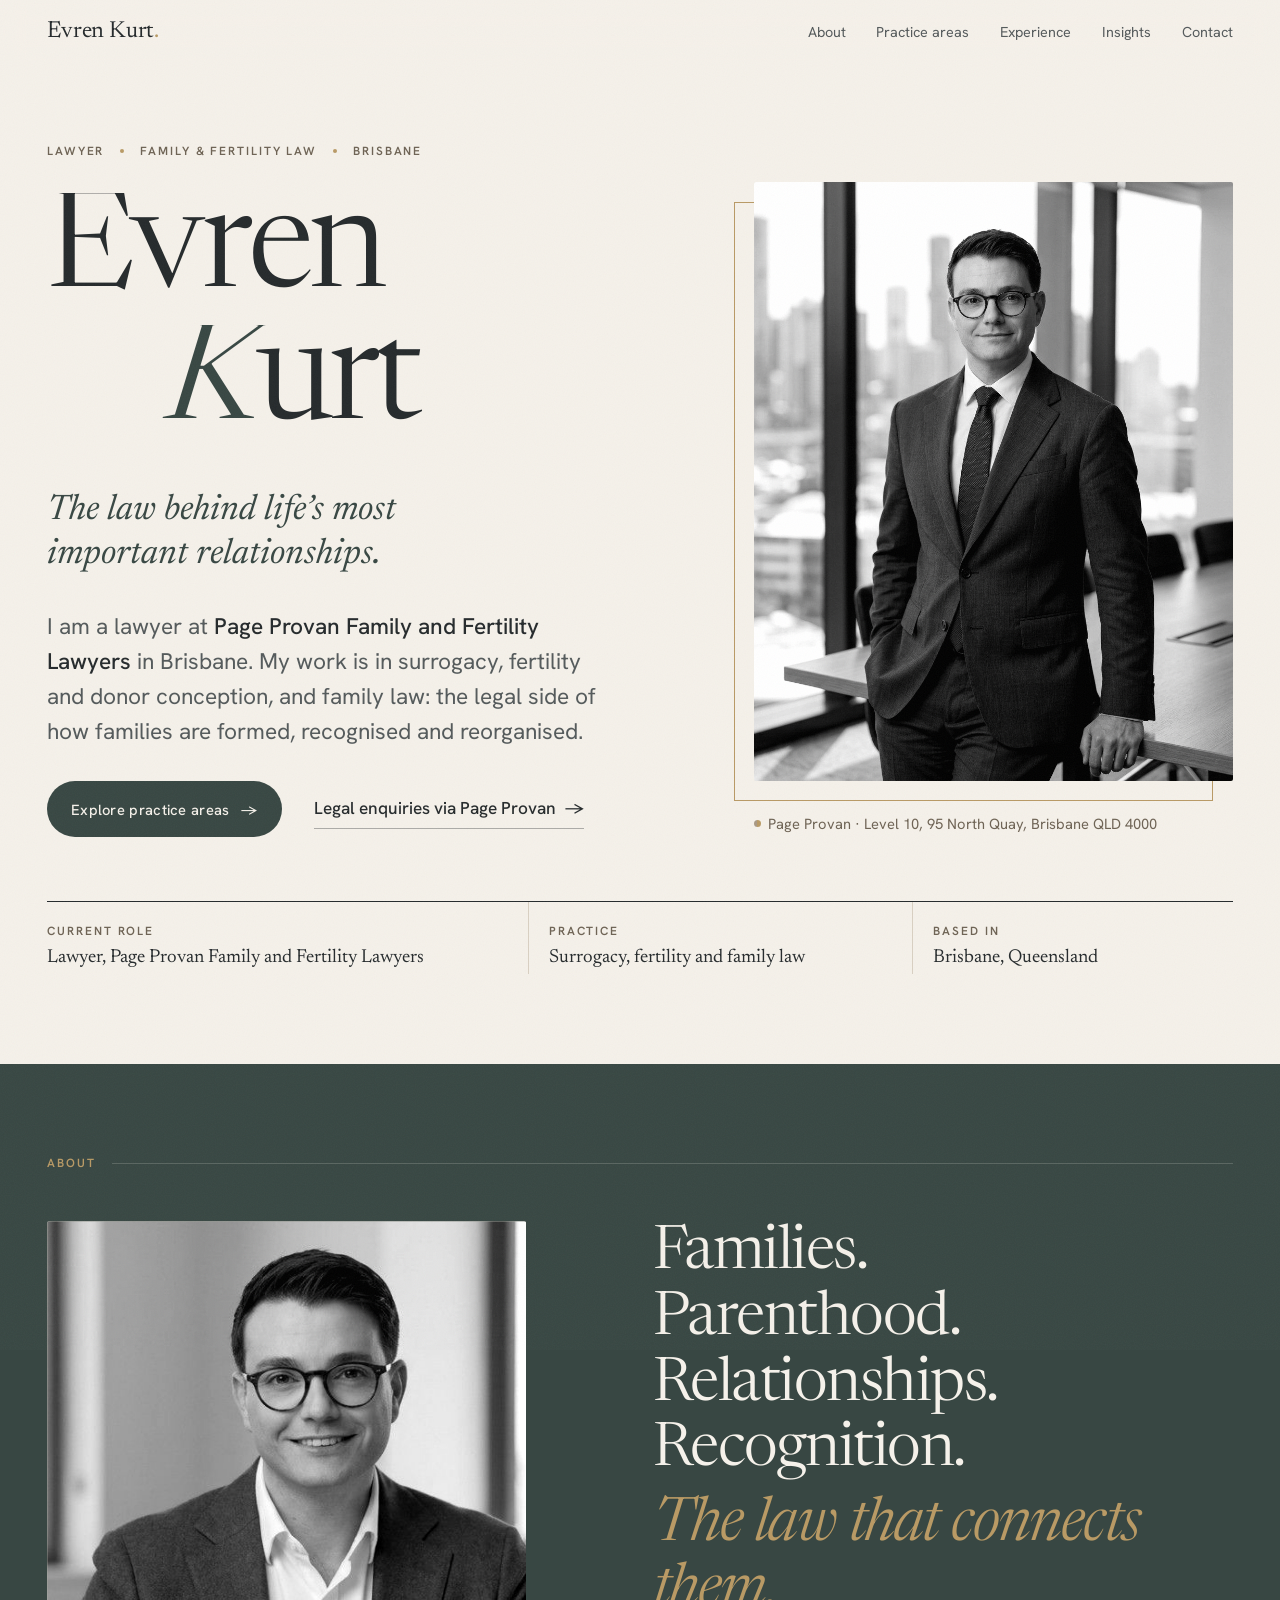
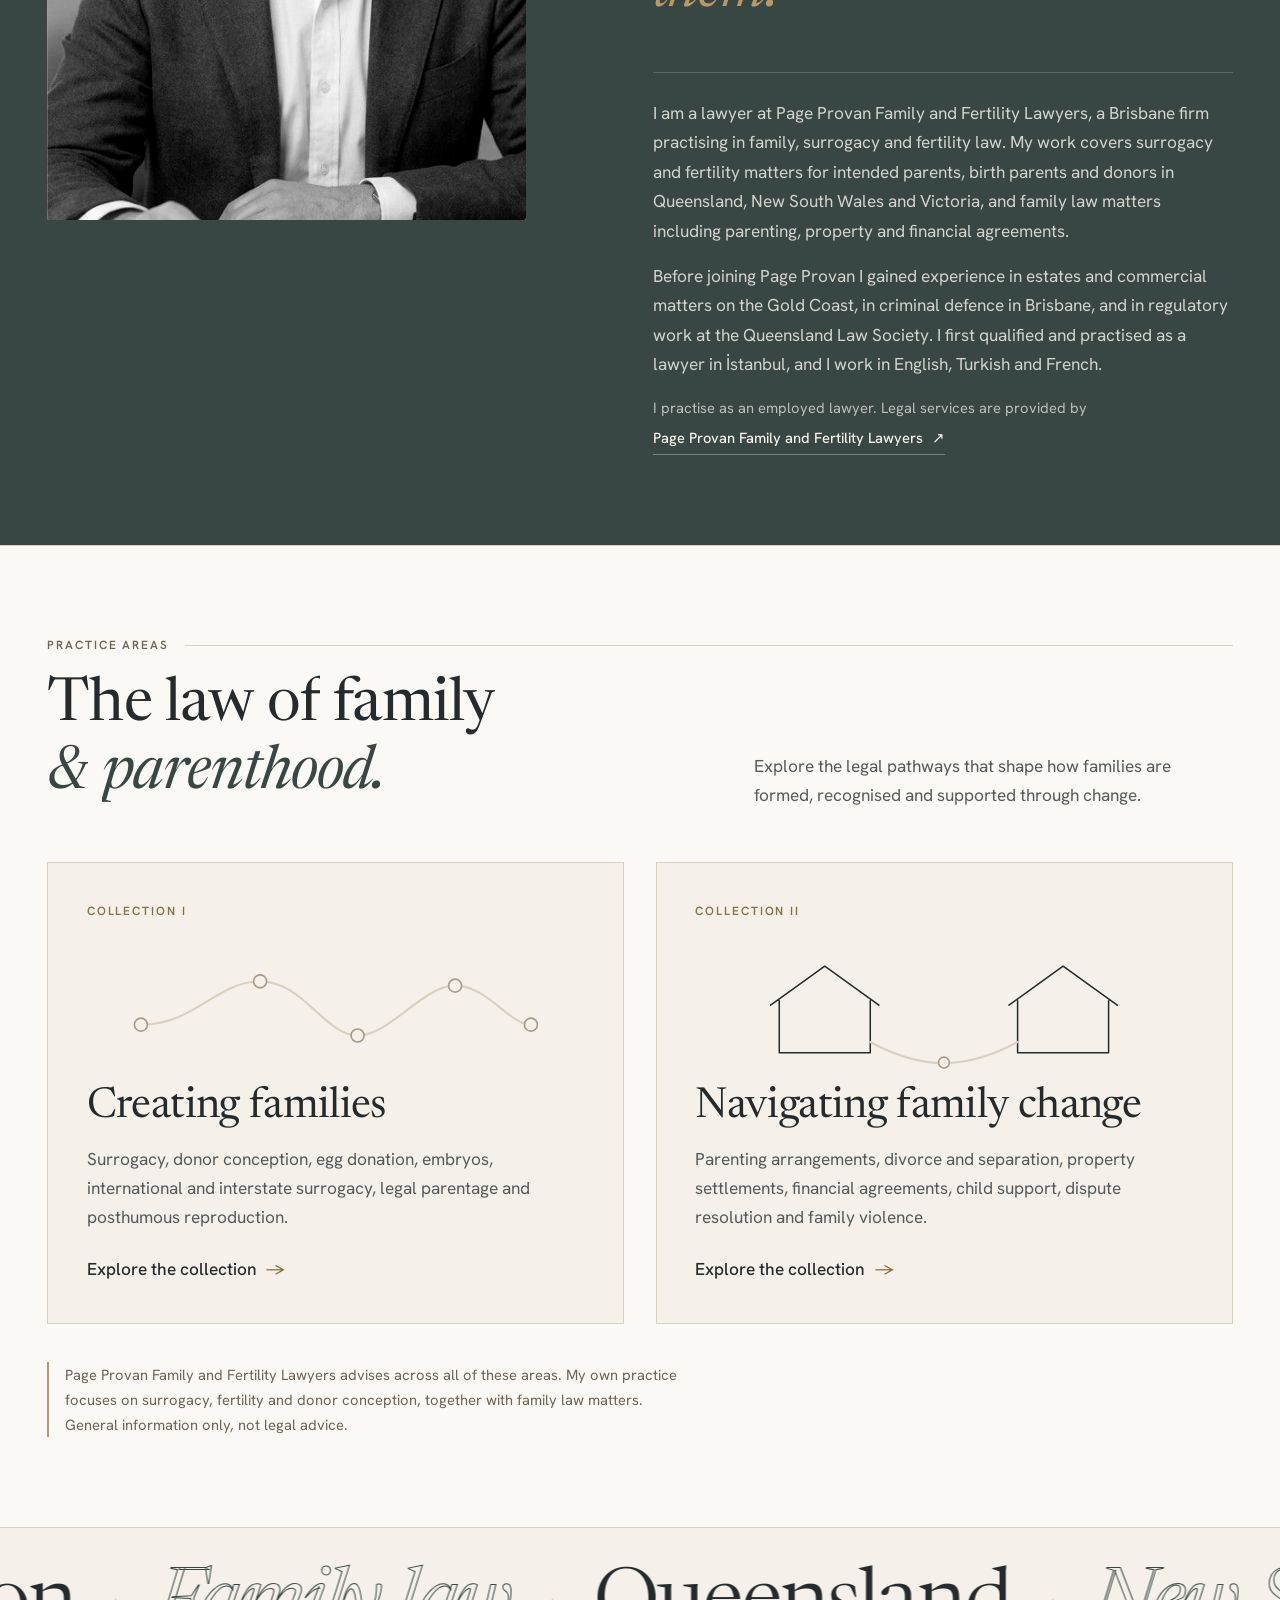
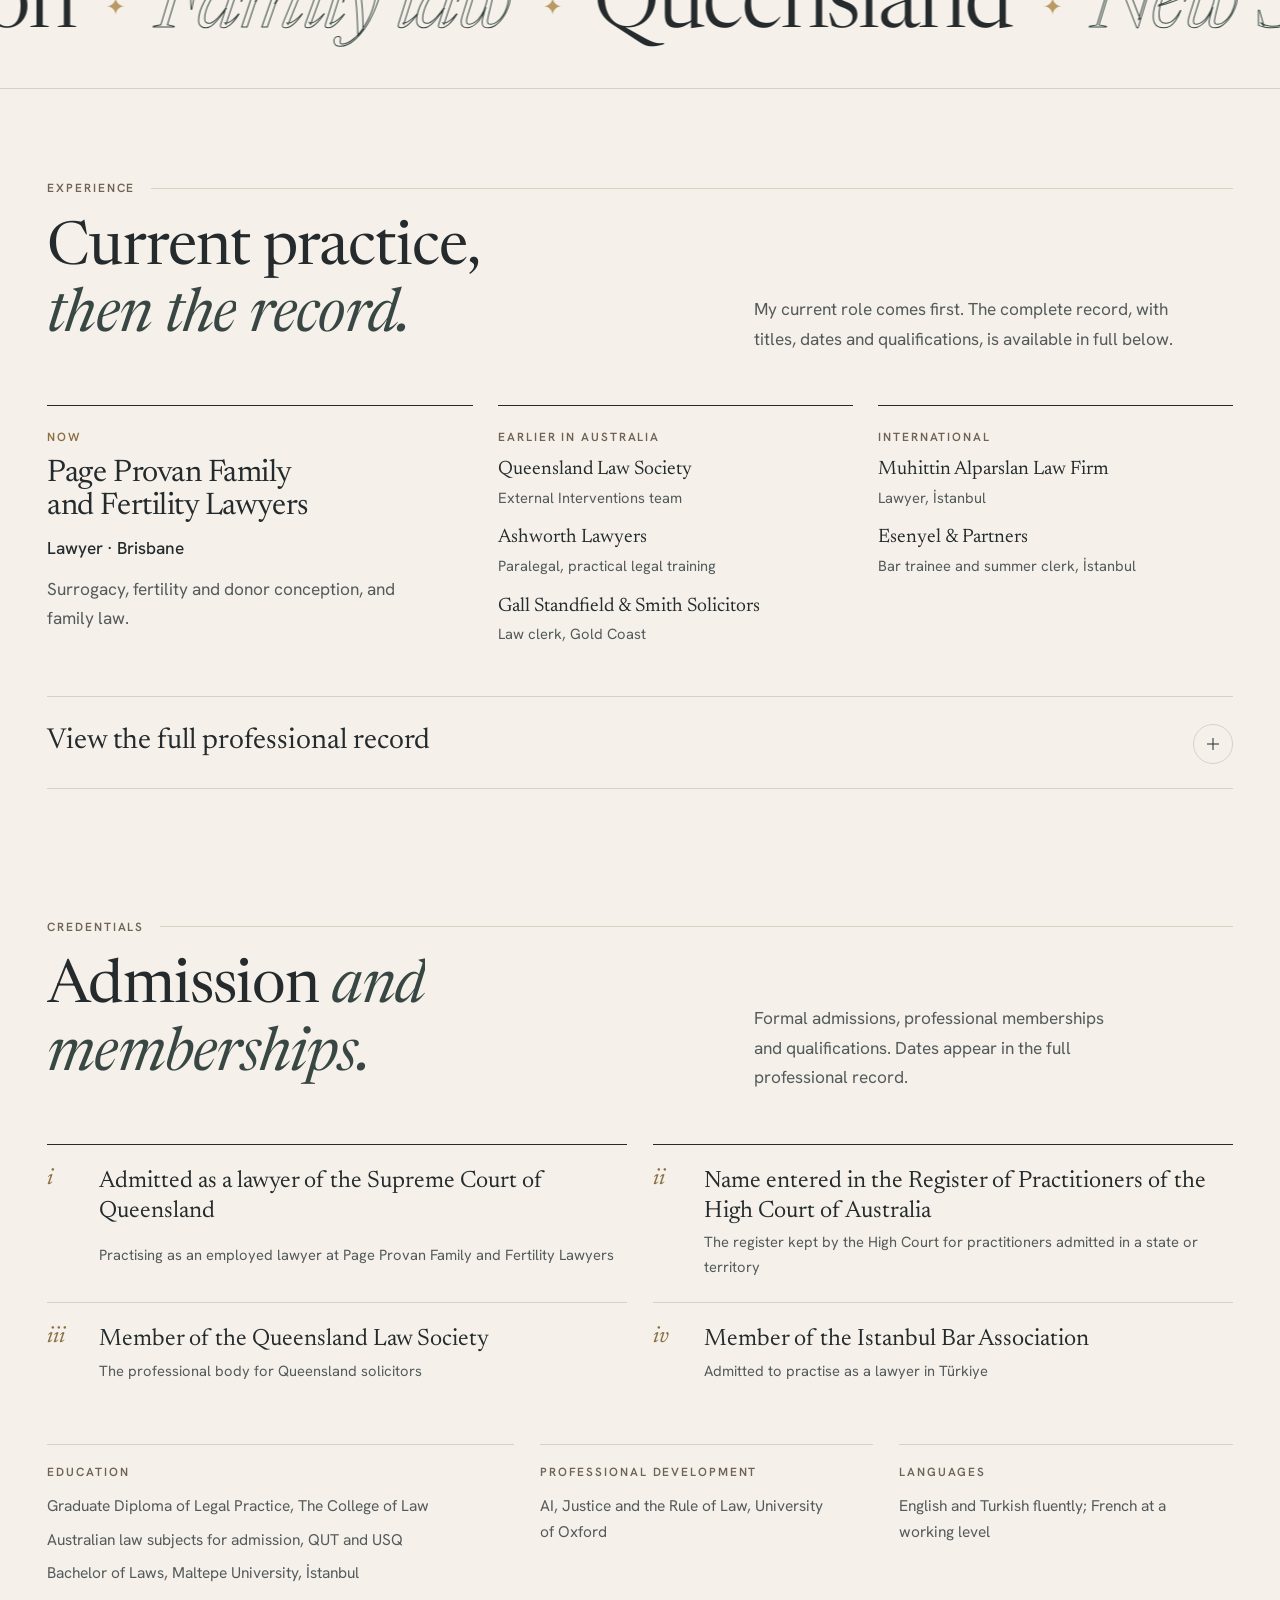
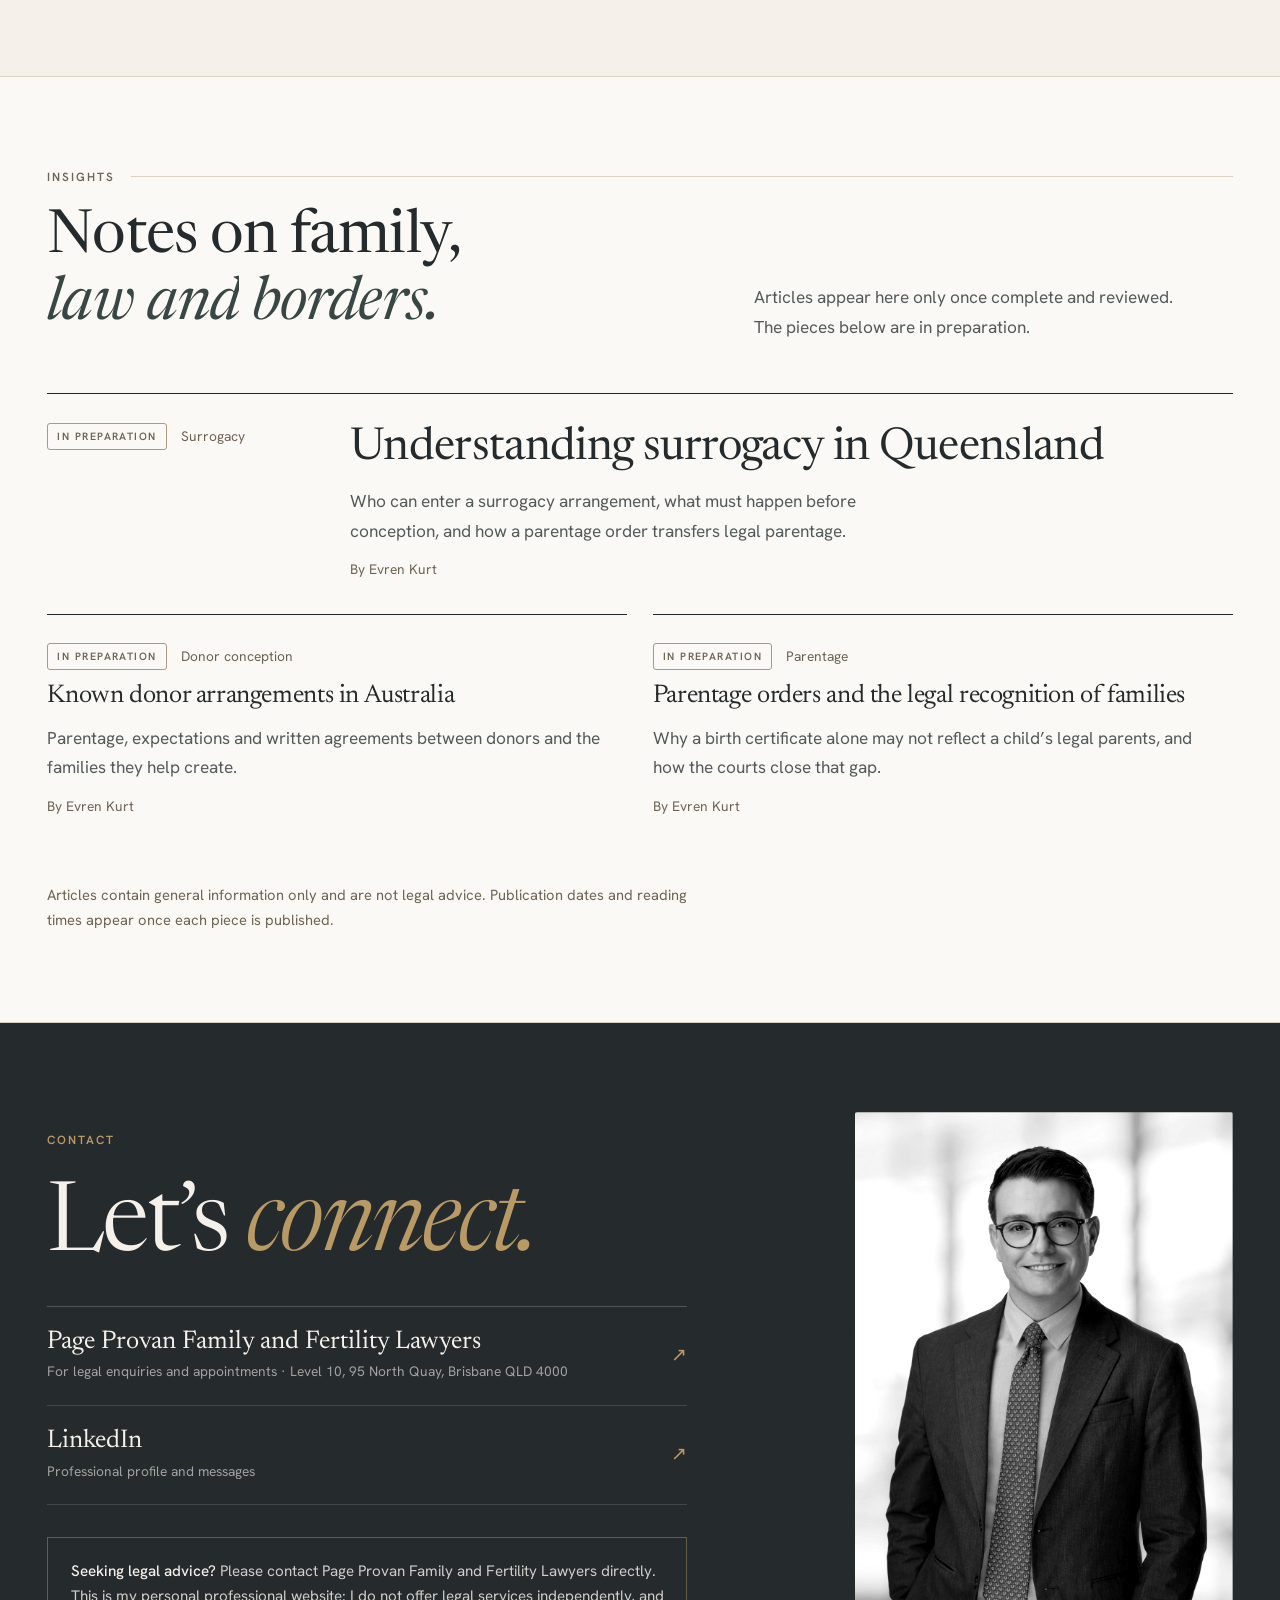
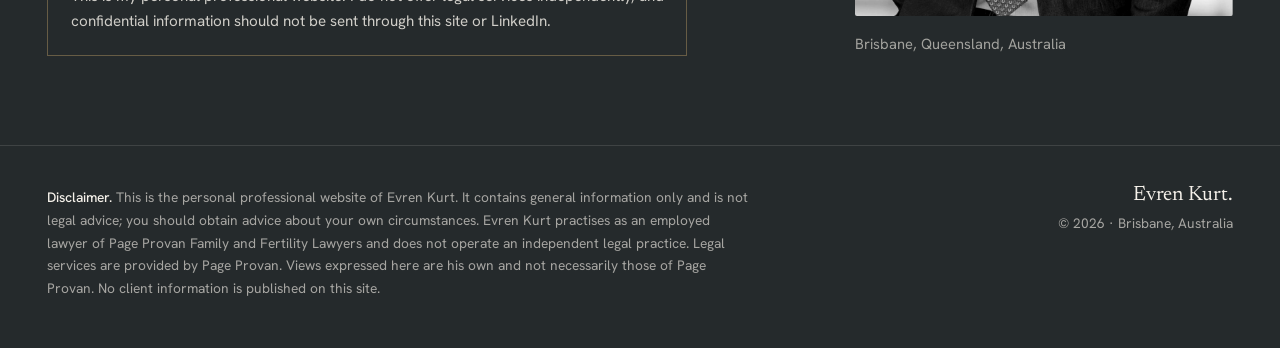
==== commit b151c9ea: "Add files via upload" ====
--- a/index.html
+++ b/index.html
@@ -136,8 +136,8 @@
             <li class="last">The law that connects them.</li>
           </ul>
           <div class="pi-body">
-            <p>I am a lawyer at Page Provan Family and Fertility Lawyers, a Brisbane firm practising in family, surrogacy and fertility law. I work closely with director Stephen Page on surrogacy and fertility matters for intended parents, birth parents and donors in Queensland, New South Wales and Victoria, and on family law matters including parenting, property and financial agreements.</p>
-            <p>Before joining Page Provan I worked in private practice on the Gold Coast and in the regulatory team of the Queensland Law Society. I first qualified and practised as a lawyer in İstanbul, and I work in English, Turkish and French.</p>
+            <p>I am a lawyer at Page Provan Family and Fertility Lawyers, a Brisbane firm practising in family, surrogacy and fertility law. My work covers surrogacy and fertility matters for intended parents, birth parents and donors in Queensland, New South Wales and Victoria, and family law matters including parenting, property and financial agreements.</p>
+            <p>Before joining Page Provan I gained experience in estates and commercial matters on the Gold Coast, in criminal defence in Brisbane, and in regulatory work at the Queensland Law Society. I first qualified and practised as a lawyer in İstanbul, and I work in English, Turkish and French.</p>
             <p class="pi-firm">I practise as an employed lawyer. Legal services are provided by <a class="ulink" href="https://www.pageprovan.com.au" target="_blank" rel="noopener">Page Provan Family and Fertility Lawyers <span class="ar" aria-hidden="true">↗</span></a></p>
           </div>
         </div>
@@ -194,7 +194,7 @@
           <span class="cap">Now</span>
           <h3>Page Provan Family and Fertility Lawyers</h3>
           <p class="role">Lawyer · Brisbane</p>
-          <p>Surrogacy, fertility and donor conception, and family law, working with director Stephen Page.</p>
+          <p>Surrogacy, fertility and donor conception, and family law.</p>
         </article>
         <article class="xp-group">
           <span class="cap">Earlier in Australia</span>
